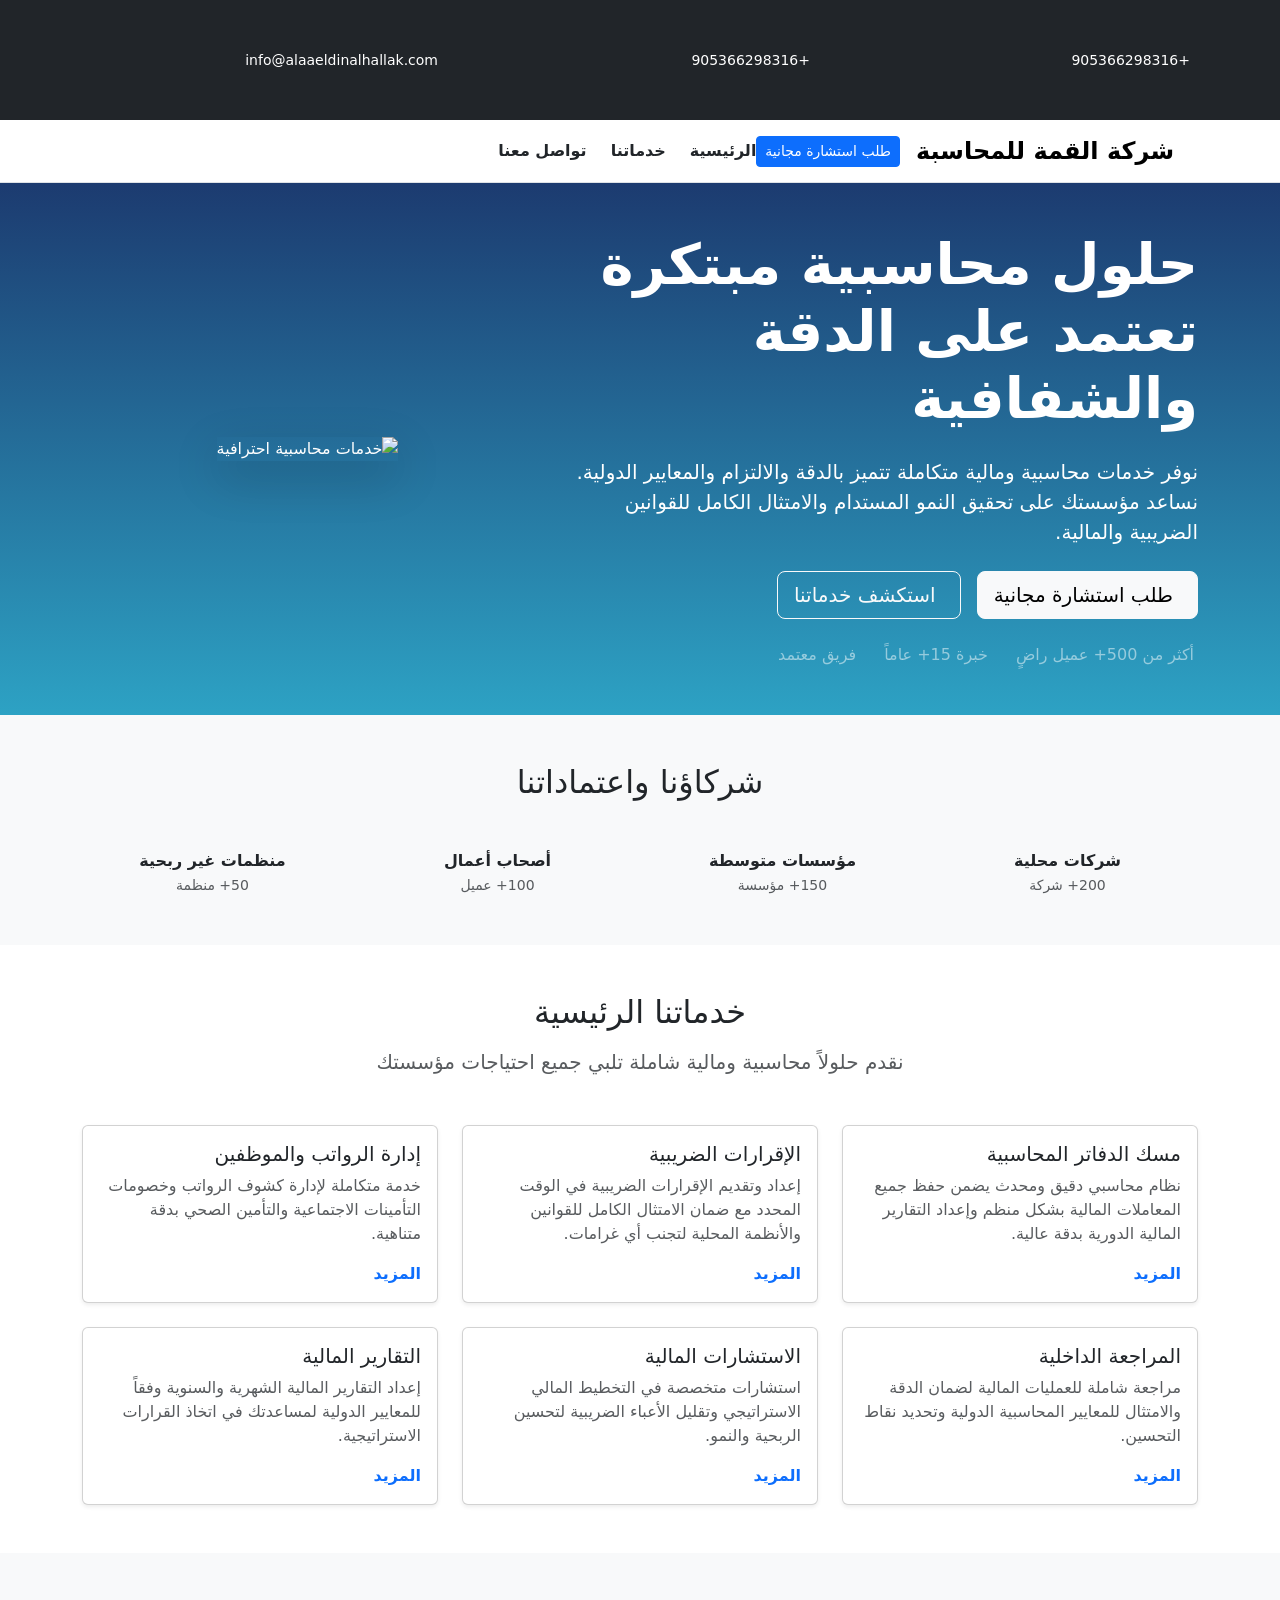
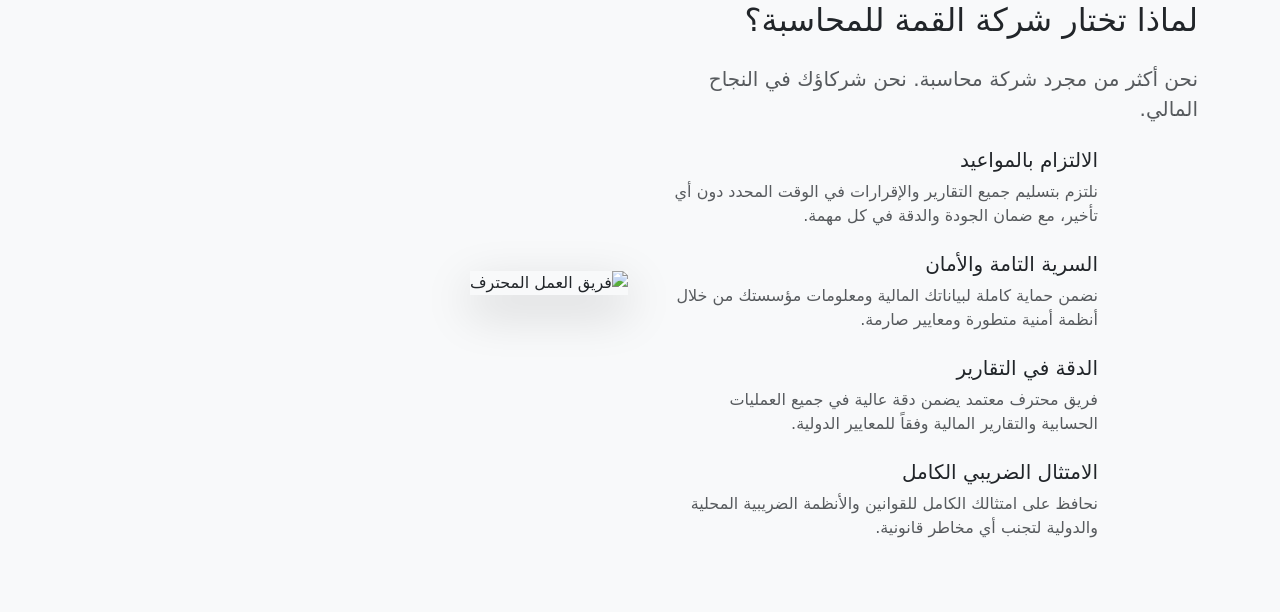
==== index.html @ 87c91f55 "navabar & header & servcie & trust & why us & hero" ====
<!DOCTYPE html>
<html lang="ar" dir="rtl">
  <head>
    <meta charset="UTF-8" />
    <meta name="viewport" content="width=device-width, initial-scale=1.0" />
    <title>Document</title>
    <link
      rel="stylesheet"
      href="https://cdn.jsdelivr.net/npm/bootstrap@5.3.8/dist/css/bootstrap.min.css"
    />
    <link
      rel="stylesheet"
      href="https://cdnjs.cloudflare.com/ajax/libs/font-awesome/7.0.1/css/all.min.css"
      integrity="sha512-2SwdPD6INVrV/lHTZbO2nodKhrnDdJK9/kg2XD1r9uGqPo1cUbujc+IYdlYdEErWNu69gVcYgdxlmVmzTWnetw=="
      crossorigin="anonymous"
      referrerpolicy="no-referrer"
    />
  </head>
  <body>
    <div class="bg-dark text-white py-5">
      <div class="container">
        <div class="row">
          <div class="col-md-4">
            <small><i class="fas fa-phone me-2"></i> +905366298316</small>
          </div>
          <div class="col-md-4">
            <small><i class="fas fa-phone me-2"></i> +905366298316</small>
          </div>
          <div class="col-md-4">
            <small
              ><i class="fas fa-phone me-2"></i>
              info@alaaeldinalhallak.com</small
            >
          </div>
        </div>
      </div>
    </div>

    <header>
      <nav
        id="mainNavbar"
        class="navbar navbar-expand-lg navbar-light bg-white border-bottom"
      >
        <div class="container">
          <a href="#" class="navbar-brand fw-bold fs-4">
            <i class="fas fa-calculator text-primary-custom me-2"></i>شركة القمة
            للمحاسبة</a
          >
          <a
            href="./contact.html"
            class="btn btn-sm btn-primary d-none d-md-inline-block me-3"
          >
            طلب استشارة مجانية
          </a>

          <button
            class="navbar-toggler"
            type="button"
            data-bs-toggle="collapse"
            data-bs-target="#mainNavbar"
            aria-controls="mainNavbar"
            aria-expanded="false"
            aria-label="Toggle navigation"
          >
            <span class="navbar-toggler-icon"></span>
          </button>

          <div class="collapse navbar-collapse" id="mainNavbar">
            <div class="d-flex align-items-center gap-4">
              <a href="./index.html" class="nav-link active fw-semibold">
                الرئيسية
              </a>

              <a href="./about.html" class="nav-link fw-semibold"> خدماتنا</a>
              <a href="./about.html" class="nav-link fw-semibold">
                تواصل معنا</a
              >
            </div>
          </div>
        </div>
      </nav>
    </header>

    <main>
      <!-- hero section -->
      <section class="hero-section text-white py-5 " style="background: linear-gradient(#1c3b70, #2da2c4);">
        <div class="container">
          <div class="row align-items-center fade-in">
            <div class="col-lg-7">
              <h1 class="display-4 fw-bold mb-4 slide-up">
                حلول محاسبية مبتكرة تعتمد على الدقة والشفافية
              </h1>
              <p class="lead mb-4 fs-5">
                نوفر خدمات محاسبية ومالية متكاملة تتميز بالدقة والالتزام
                والمعايير الدولية. نساعد مؤسستك على تحقيق النمو المستدام
                والامتثال الكامل للقوانين الضريبية والمالية.
              </p>
              <div class="d-flex flex-wrap gap-3 mb-4">
                <a href="contact.html" class="btn btn-light btn-lg">
                  <i class="fas fa-calendar-check me-2"></i>طلب استشارة مجانية
                </a>
                <a href="services.html" class="btn btn-outline-light btn-lg">
                  <i class="fas fa-arrow-left me-2"></i>استكشف خدماتنا
                </a>
              </div>
              <div class="d-flex gap-4 text-white-50">
                <div>
                  <i class="fas fa-check-circle text-white me-1"></i> أكثر من
                  500+ عميل راضٍ
                </div>
                <div>
                  <i class="fas fa-check-circle text-white me-1"></i> خبرة 15+
                  عاماً
                </div>
                <div>
                  <i class="fas fa-check-circle text-white me-1"></i> فريق معتمد
                </div>
              </div>
            </div>
            <div class="col-lg-5 text-center mt-4 mt-lg-0">
              <img
                src="https://picsum.photos/600/500?random=1"
                alt="خدمات محاسبية احترافية"
                class="img-fluid rounded-custom shadow-lg"
              />
            </div>
          </div>
        </div>
      </section>

      <!-- trust section -->
      <section class="py-5 bg-light">
        <div class="container fade-in">
          <h2 class="text-center mb-5 text-primary-custom">
            شركاؤنا واعتماداتنا
          </h2>
          <div class="row g-4 text-center">
            <div class="col-6 col-md-3">
              <div class="trust-badge">
                <div class="icon"><i class="fas fa-building"></i></div>
                <p class="mb-0 fw-semibold">شركات محلية</p>
                <small class="text-muted">200+ شركة</small>
              </div>
            </div>
            <div class="col-6 col-md-3">
              <div class="trust-badge">
                <div class="icon"><i class="fas fa-briefcase"></i></div>
                <p class="mb-0 fw-semibold">مؤسسات متوسطة</p>
                <small class="text-muted">150+ مؤسسة</small>
              </div>
            </div>
            <div class="col-6 col-md-3">
              <div class="trust-badge">
                <div class="icon"><i class="fas fa-user-tie"></i></div>
                <p class="mb-0 fw-semibold">أصحاب أعمال</p>
                <small class="text-muted">100+ عميل</small>
              </div>
            </div>
            <div class="col-6 col-md-3">
              <div class="trust-badge">
                <div class="icon"><i class="fas fa-handshake"></i></div>
                <p class="mb-0 fw-semibold">منظمات غير ربحية</p>
                <small class="text-muted">50+ منظمة</small>
              </div>
            </div>
          </div>
        </div>
      </section>

      <!-- services section -->
      <section class="py-5">
        <div class="container slide-up">
          <div class="text-center mb-5">
            <h2 class="text-primary-custom mb-3">خدماتنا الرئيسية</h2>
            <p class="lead text-muted">
              نقدم حلولاً محاسبية ومالية شاملة تلبي جميع احتياجات مؤسستك
            </p>
          </div>
          <div class="row g-4">
            <div class="col-md-6 col-lg-4">
              <div class="card h-100 shadow-sm">
                <div class="card-body">
                  <div class="service-icon">
                    <i class="fas fa-book"></i>
                  </div>
                  <h5 class="card-title text-primary-custom">
                    مسك الدفاتر المحاسبية
                  </h5>
                  <p class="card-text text-muted">
                    نظام محاسبي دقيق ومحدث يضمن حفظ جميع المعاملات المالية بشكل
                    منظم وإعداد التقارير المالية الدورية بدقة عالية.
                  </p>
                  <a
                    href="services.html"
                    class="text-accent text-decoration-none fw-semibold"
                    >المزيد <i class="fas fa-arrow-left ms-1"></i
                  ></a>
                </div>
              </div>
            </div>
            <div class="col-md-6 col-lg-4">
              <div class="card h-100 shadow-sm">
                <div class="card-body">
                  <div class="service-icon">
                    <i class="fas fa-file-invoice-dollar"></i>
                  </div>
                  <h5 class="card-title text-primary-custom">
                    الإقرارات الضريبية
                  </h5>
                  <p class="card-text text-muted">
                    إعداد وتقديم الإقرارات الضريبية في الوقت المحدد مع ضمان
                    الامتثال الكامل للقوانين والأنظمة المحلية لتجنب أي غرامات.
                  </p>
                  <a
                    href="services.html"
                    class="text-accent text-decoration-none fw-semibold"
                    >المزيد <i class="fas fa-arrow-left ms-1"></i
                  ></a>
                </div>
              </div>
            </div>
            <div class="col-md-6 col-lg-4">
              <div class="card h-100 shadow-sm">
                <div class="card-body">
                  <div class="service-icon">
                    <i class="fas fa-money-check-alt"></i>
                  </div>
                  <h5 class="card-title text-primary-custom">
                    إدارة الرواتب والموظفين
                  </h5>
                  <p class="card-text text-muted">
                    خدمة متكاملة لإدارة كشوف الرواتب وخصومات التأمينات
                    الاجتماعية والتأمين الصحي بدقة متناهية.
                  </p>
                  <a
                    href="services.html"
                    class="text-accent text-decoration-none fw-semibold"
                    >المزيد <i class="fas fa-arrow-left ms-1"></i
                  ></a>
                </div>
              </div>
            </div>
            <div class="col-md-6 col-lg-4">
              <div class="card h-100 shadow-sm">
                <div class="card-body">
                  <div class="service-icon">
                    <i class="fas fa-search-dollar"></i>
                  </div>
                  <h5 class="card-title text-primary-custom">
                    المراجعة الداخلية
                  </h5>
                  <p class="card-text text-muted">
                    مراجعة شاملة للعمليات المالية لضمان الدقة والامتثال للمعايير
                    المحاسبية الدولية وتحديد نقاط التحسين.
                  </p>
                  <a
                    href="services.html"
                    class="text-accent text-decoration-none fw-semibold"
                    >المزيد <i class="fas fa-arrow-left ms-1"></i
                  ></a>
                </div>
              </div>
            </div>
            <div class="col-md-6 col-lg-4">
              <div class="card h-100 shadow-sm">
                <div class="card-body">
                  <div class="service-icon">
                    <i class="fas fa-lightbulb"></i>
                  </div>
                  <h5 class="card-title text-primary-custom">
                    الاستشارات المالية
                  </h5>
                  <p class="card-text text-muted">
                    استشارات متخصصة في التخطيط المالي الاستراتيجي وتقليل الأعباء
                    الضريبية لتحسين الربحية والنمو.
                  </p>
                  <a
                    href="services.html"
                    class="text-accent text-decoration-none fw-semibold"
                    >المزيد <i class="fas fa-arrow-left ms-1"></i
                  ></a>
                </div>
              </div>
            </div>
            <div class="col-md-6 col-lg-4">
              <div class="card h-100 shadow-sm">
                <div class="card-body">
                  <div class="service-icon">
                    <i class="fas fa-chart-line"></i>
                  </div>
                  <h5 class="card-title text-primary-custom">
                    التقارير المالية
                  </h5>
                  <p class="card-text text-muted">
                    إعداد التقارير المالية الشهرية والسنوية وفقاً للمعايير
                    الدولية لمساعدتك في اتخاذ القرارات الاستراتيجية.
                  </p>
                  <a
                    href="services.html"
                    class="text-accent text-decoration-none fw-semibold"
                    >المزيد <i class="fas fa-arrow-left ms-1"></i
                  ></a>
                </div>
              </div>
            </div>
          </div>
        </div>
      </section>

      <!-- why us section -->
      <section class="py-5 bg-light">
        <div class="container slide-up">
          <div class="row align-items-center">
            <div class="col-lg-6">
              <h2 class="mb-4 text-primary-custom">
                لماذا تختار شركة القمة للمحاسبة؟
              </h2>
              <p class="lead text-muted mb-4">
                نحن أكثر من مجرد شركة محاسبة. نحن شركاؤك في النجاح المالي.
              </p>
              <ul class="list-unstyled">
                <li class="mb-4 d-flex align-items-start">
                  <div class="flex-shrink-0">
                    <div
                      class="service-icon"
                      style="width: 60px; height: 60px; margin-bottom: 0"
                    >
                      <i class="fas fa-clock"></i>
                    </div>
                  </div>
                  <div class="flex-grow-1 ms-3">
                    <h5 class="text-primary-custom">الالتزام بالمواعيد</h5>
                    <p class="text-muted mb-0">
                      نلتزم بتسليم جميع التقارير والإقرارات في الوقت المحدد دون
                      أي تأخير، مع ضمان الجودة والدقة في كل مهمة.
                    </p>
                  </div>
                </li>
                <li class="mb-4 d-flex align-items-start">
                  <div class="flex-shrink-0">
                    <div
                      class="service-icon"
                      style="width: 60px; height: 60px; margin-bottom: 0"
                    >
                      <i class="fas fa-lock"></i>
                    </div>
                  </div>
                  <div class="flex-grow-1 ms-3">
                    <h5 class="text-primary-custom">السرية التامة والأمان</h5>
                    <p class="text-muted mb-0">
                      نضمن حماية كاملة لبياناتك المالية ومعلومات مؤسستك من خلال
                      أنظمة أمنية متطورة ومعايير صارمة.
                    </p>
                  </div>
                </li>
                <li class="mb-4 d-flex align-items-start">
                  <div class="flex-shrink-0">
                    <div
                      class="service-icon"
                      style="width: 60px; height: 60px; margin-bottom: 0"
                    >
                      <i class="fas fa-check-double"></i>
                    </div>
                  </div>
                  <div class="flex-grow-1 ms-3">
                    <h5 class="text-primary-custom">الدقة في التقارير</h5>
                    <p class="text-muted mb-0">
                      فريق محترف معتمد يضمن دقة عالية في جميع العمليات الحسابية
                      والتقارير المالية وفقاً للمعايير الدولية.
                    </p>
                  </div>
                </li>
                <li class="mb-4 d-flex align-items-start">
                  <div class="flex-shrink-0">
                    <div
                      class="service-icon"
                      style="width: 60px; height: 60px; margin-bottom: 0"
                    >
                      <i class="fas fa-balance-scale"></i>
                    </div>
                  </div>
                  <div class="flex-grow-1 ms-3">
                    <h5 class="text-primary-custom">الامتثال الضريبي الكامل</h5>
                    <p class="text-muted mb-0">
                      نحافظ على امتثالك الكامل للقوانين والأنظمة الضريبية
                      المحلية والدولية لتجنب أي مخاطر قانونية.
                    </p>
                  </div>
                </li>
              </ul>
            </div>
            <div class="col-lg-6 mt-4 mt-lg-0">
              <img
                src="https://picsum.photos/600/700?random=2"
                alt="فريق العمل المحترف"
                class="img-fluid rounded-custom shadow-lg"
              />
            </div>
          </div>
        </div>
      </section>
    </main>

    <script src="https://cdn.jsdelivr.net/npm/bootstrap@5.3.8/dist/js/bootstrap.bundle.min.js"></script>
  </body>
</html>
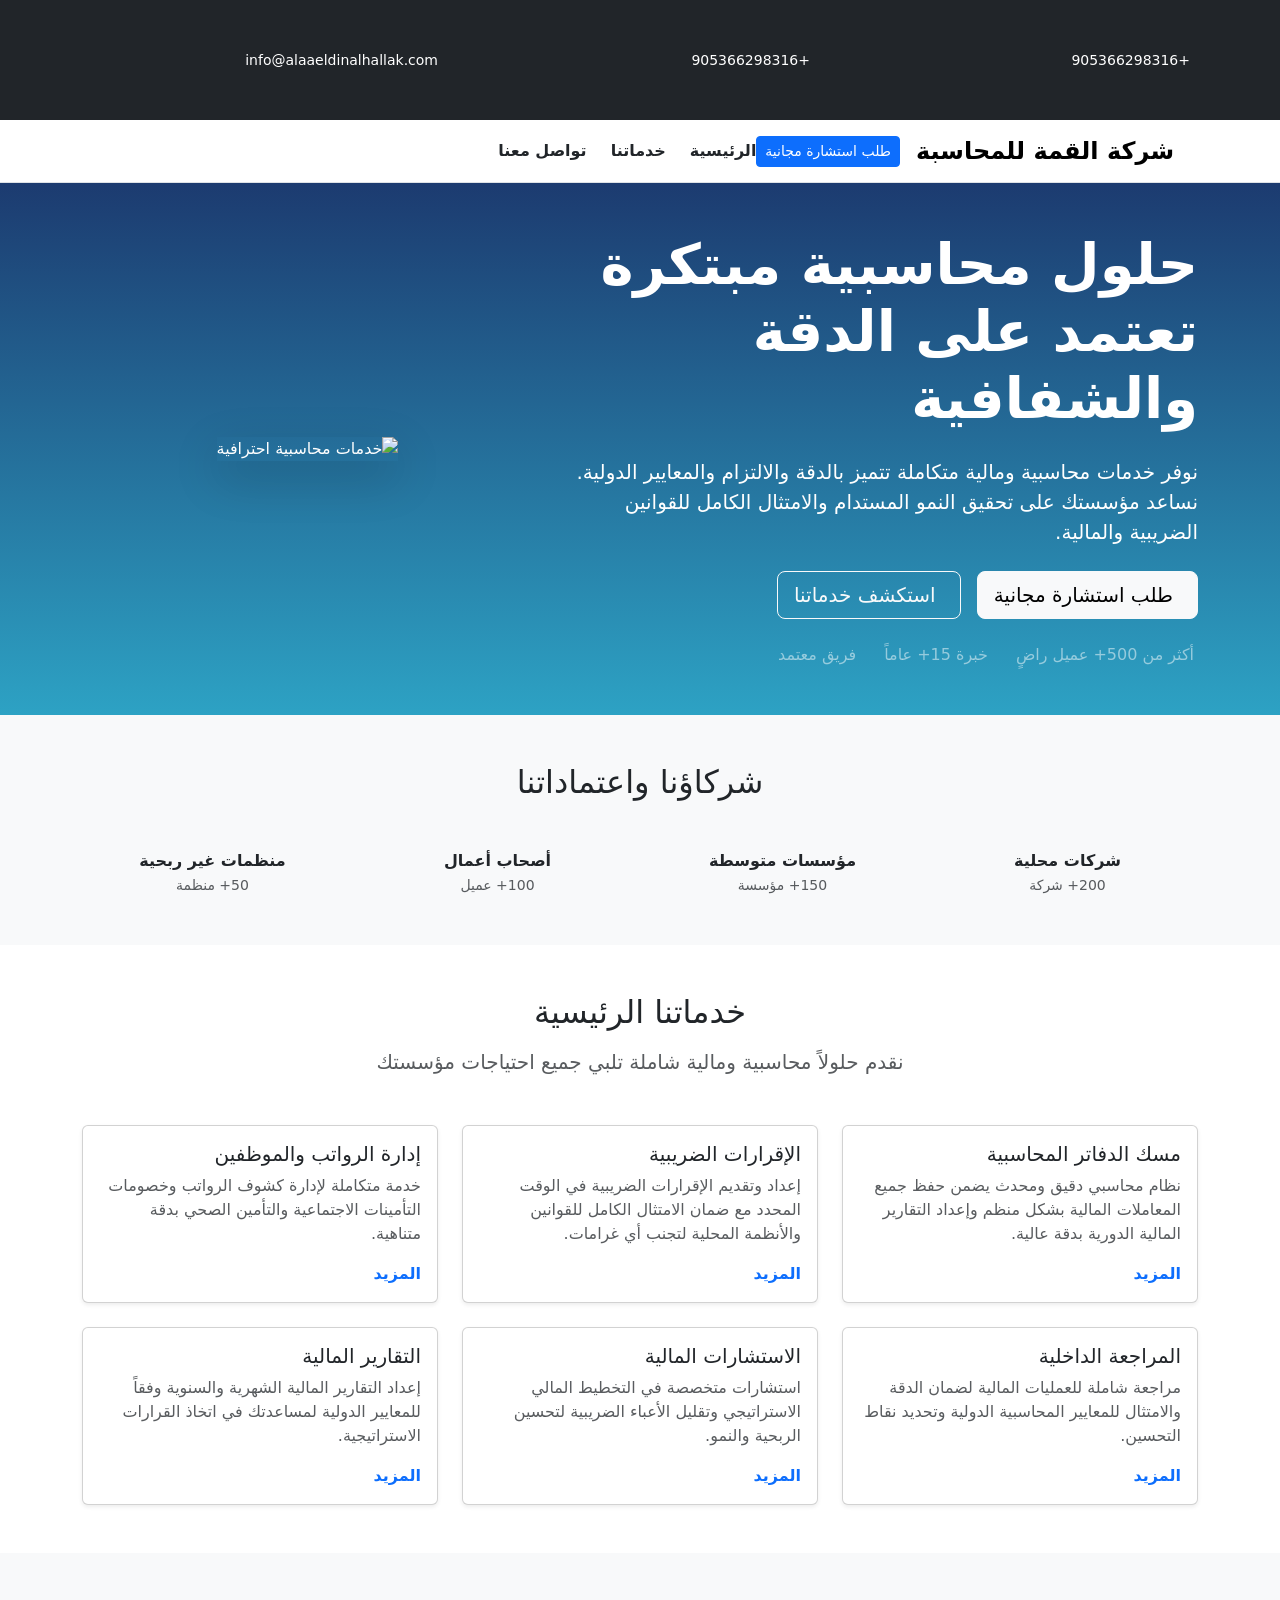
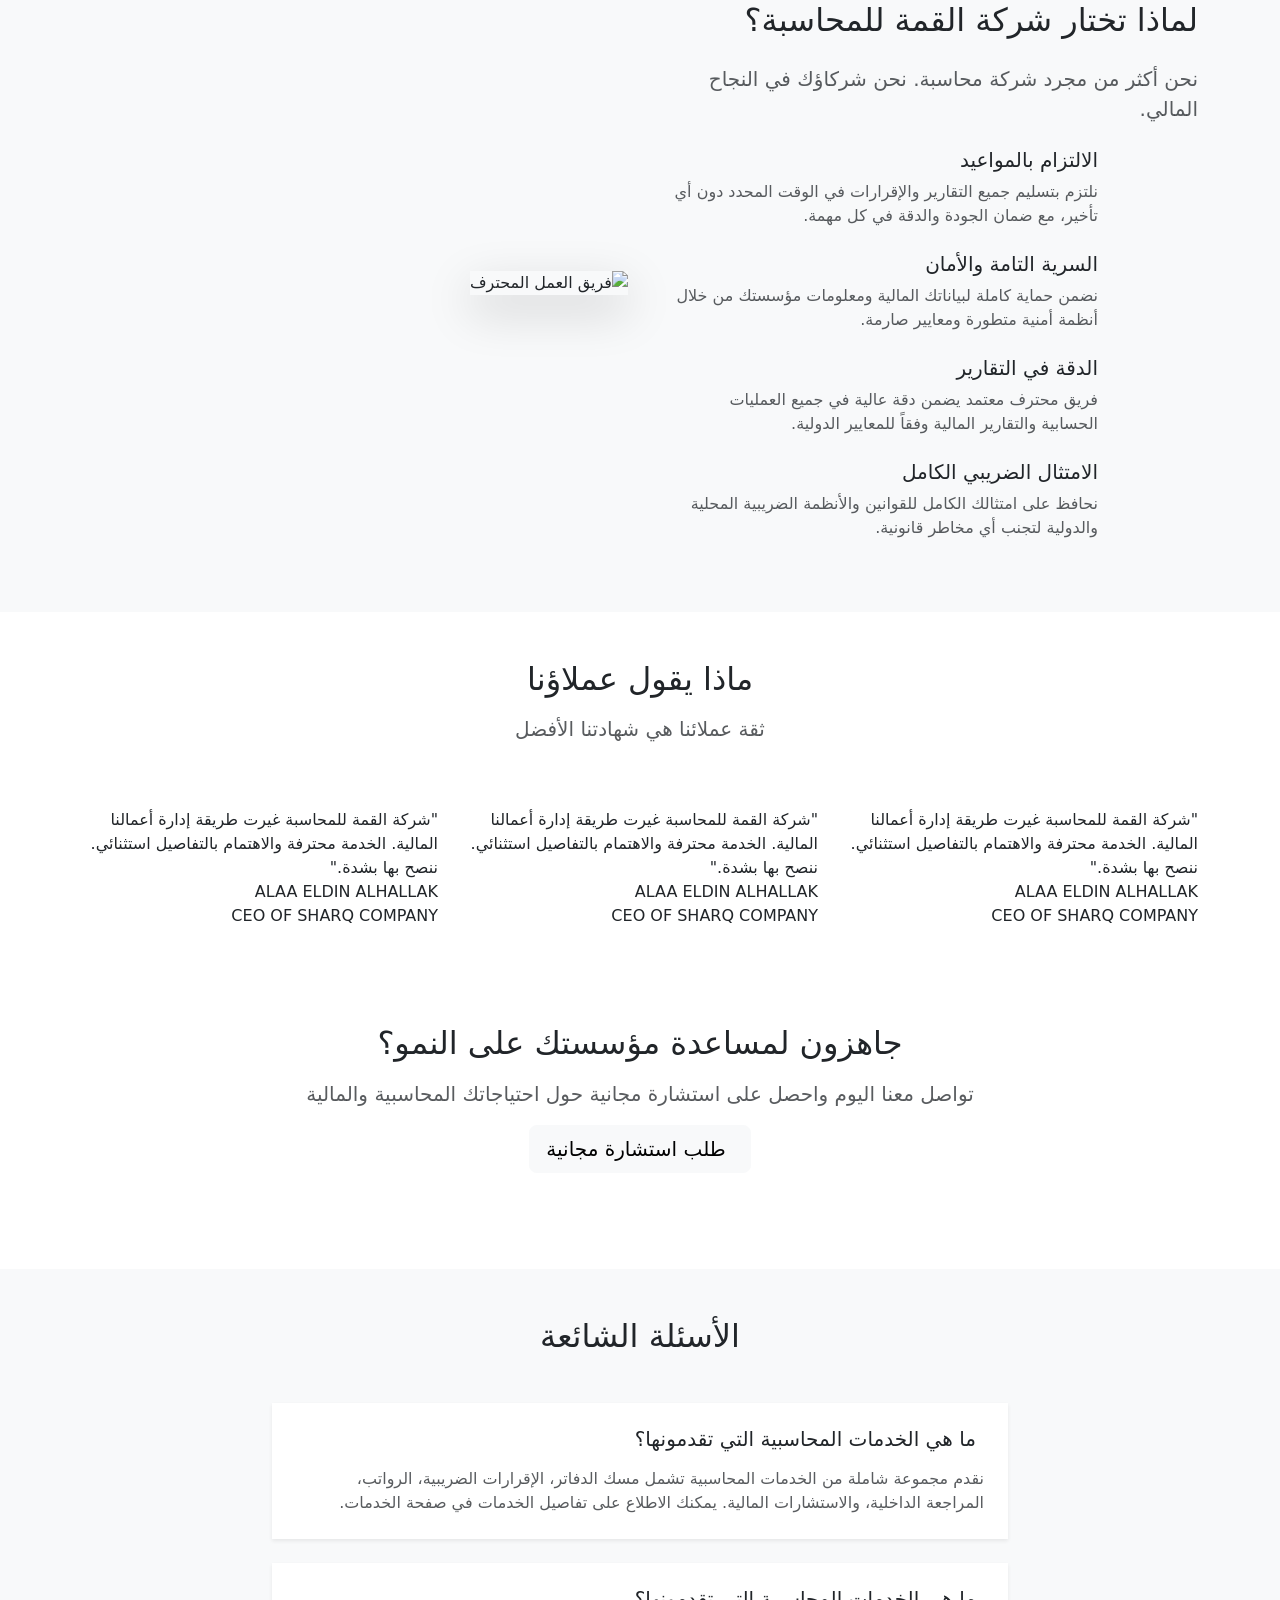
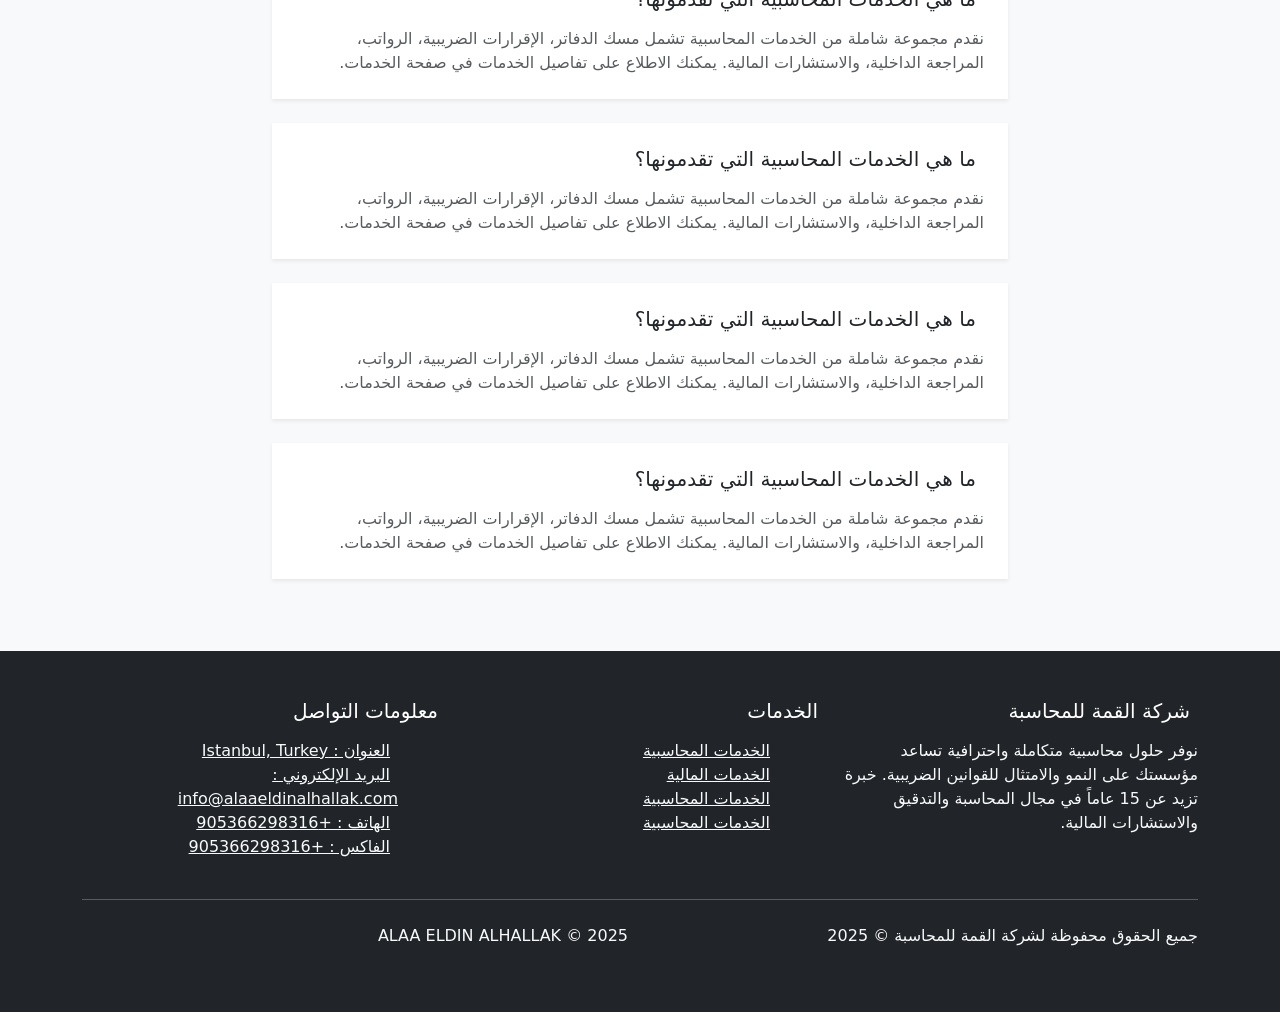
==== commit bef48af5: "testimonials FAQ footer contact page part 1" ====
--- a/index.html
+++ b/index.html
@@ -71,8 +71,8 @@
                 الرئيسية
               </a>
 
-              <a href="./about.html" class="nav-link fw-semibold"> خدماتنا</a>
-              <a href="./about.html" class="nav-link fw-semibold">
+              <a href="./service.html" class="nav-link fw-semibold"> خدماتنا</a>
+              <a href="./contact.html" class="nav-link fw-semibold">
                 تواصل معنا</a
               >
             </div>
@@ -83,7 +83,10 @@
 
     <main>
       <!-- hero section -->
-      <section class="hero-section text-white py-5 " style="background: linear-gradient(#1c3b70, #2da2c4);">
+      <section
+        class="hero-section text-white py-5"
+        style="background: linear-gradient(#1c3b70, #2da2c4)"
+      >
         <div class="container">
           <div class="row align-items-center fade-in">
             <div class="col-lg-7">
@@ -399,6 +402,241 @@
           </div>
         </div>
       </section>
+      <!-- testimonials section -->
+      <section class="py-5">
+        <div class="container fade-in">
+          <div class="text-center mb-5">
+            <h2 class="text-primary-custom mb-3">ماذا يقول عملاؤنا</h2>
+            <p class="lead text-muted">ثقة عملائنا هي شهادتنا الأفضل</p>
+          </div>
+
+          <div class="row">
+            <div class="col-md-4">
+              <div class="testimonial-card">
+                <div class="stars mb-3">
+                  <i class="fas fa-star"></i>
+                  <i class="fas fa-star"></i>
+                  <i class="fas fa-star"></i>
+                  <i class="fas fa-star"></i>
+                  <i class="fas fa-star"></i>
+                </div>
+                <div class="quote">
+                  "شركة القمة للمحاسبة غيرت طريقة إدارة أعمالنا المالية. الخدمة
+                  محترفة والاهتمام بالتفاصيل استثنائي. ننصح بها بشدة."
+                </div>
+                <div class="author">ALAA ELDIN ALHALLAK</div>
+                <div class="position">CEO OF SHARQ COMPANY</div>
+              </div>
+            </div>
+            <div class="col-md-4">
+              <div class="testimonial-card">
+                <div class="stars mb-3">
+                  <i class="fas fa-star"></i>
+                  <i class="fas fa-star"></i>
+                  <i class="fas fa-star"></i>
+                  <i class="fas fa-star"></i>
+                  <i class="fas fa-star"></i>
+                </div>
+                <div class="quote">
+                  "شركة القمة للمحاسبة غيرت طريقة إدارة أعمالنا المالية. الخدمة
+                  محترفة والاهتمام بالتفاصيل استثنائي. ننصح بها بشدة."
+                </div>
+                <div class="author">ALAA ELDIN ALHALLAK</div>
+                <div class="position">CEO OF SHARQ COMPANY</div>
+              </div>
+            </div>
+            <div class="col-md-4">
+              <div class="testimonial-card">
+                <div class="stars mb-3">
+                  <i class="fas fa-star"></i>
+                  <i class="fas fa-star"></i>
+                  <i class="fas fa-star"></i>
+                  <i class="fas fa-star"></i>
+                  <i class="fas fa-star"></i>
+                </div>
+                <div class="quote">
+                  "شركة القمة للمحاسبة غيرت طريقة إدارة أعمالنا المالية. الخدمة
+                  محترفة والاهتمام بالتفاصيل استثنائي. ننصح بها بشدة."
+                </div>
+                <div class="author">ALAA ELDIN ALHALLAK</div>
+                <div class="position">CEO OF SHARQ COMPANY</div>
+              </div>
+            </div>
+          </div>
+        </div>
+      </section>
+
+      <!-- CTA section -->
+      <section class="py-5">
+        <div class="container fade-in">
+          <div class="text-center mb-5">
+            <h2 class="text-primary-custom mb-3">
+              جاهزون لمساعدة مؤسستك على النمو؟
+            </h2>
+            <p class="lead text-muted">
+              تواصل معنا اليوم واحصل على استشارة مجانية حول احتياجاتك المحاسبية
+              والمالية
+            </p>
+            <a href="./contact.html" class="btn btn-light btn-lg">
+              <i class="fas fa-calendar-check me-2"></i>طلب استشارة مجانية
+            </a>
+          </div>
+        </div>
+      </section>
+
+      <!-- FAQ section -->
+
+      <section class="py-5 bg-light">
+        <div class="container slide-up">
+          <h2 class="text-center mb-5 text-primary-custom">الأسئلة الشائعة</h2>
+          <div class="row">
+            <div class="col-md-8 mx-auto">
+              <div class="mb-4 p-4 bg-white rounded-custom shadow-sm">
+                <h5 class="text-primary-custom mb-3">
+                  <i class="fas fa-question-circle me-2"></i>
+
+                  ما هي الخدمات المحاسبية التي تقدمونها؟
+                </h5>
+                <p class="text-muted mb-0">
+                  نقدم مجموعة شاملة من الخدمات المحاسبية تشمل مسك الدفاتر،
+                  الإقرارات الضريبية، الرواتب، المراجعة الداخلية، والاستشارات
+                  المالية. يمكنك الاطلاع على تفاصيل الخدمات في صفحة الخدمات.
+                </p>
+              </div>
+              <div class="mb-4 p-4 bg-white rounded-custom shadow-sm">
+                <h5 class="text-primary-custom mb-3">
+                  <i class="fas fa-question-circle me-2"></i>
+
+                  ما هي الخدمات المحاسبية التي تقدمونها؟
+                </h5>
+                <p class="text-muted mb-0">
+                  نقدم مجموعة شاملة من الخدمات المحاسبية تشمل مسك الدفاتر،
+                  الإقرارات الضريبية، الرواتب، المراجعة الداخلية، والاستشارات
+                  المالية. يمكنك الاطلاع على تفاصيل الخدمات في صفحة الخدمات.
+                </p>
+              </div>
+              <div class="mb-4 p-4 bg-white rounded-custom shadow-sm">
+                <h5 class="text-primary-custom mb-3">
+                  <i class="fas fa-question-circle me-2"></i>
+
+                  ما هي الخدمات المحاسبية التي تقدمونها؟
+                </h5>
+                <p class="text-muted mb-0">
+                  نقدم مجموعة شاملة من الخدمات المحاسبية تشمل مسك الدفاتر،
+                  الإقرارات الضريبية، الرواتب، المراجعة الداخلية، والاستشارات
+                  المالية. يمكنك الاطلاع على تفاصيل الخدمات في صفحة الخدمات.
+                </p>
+              </div>
+              <div class="mb-4 p-4 bg-white rounded-custom shadow-sm">
+                <h5 class="text-primary-custom mb-3">
+                  <i class="fas fa-question-circle me-2"></i>
+
+                  ما هي الخدمات المحاسبية التي تقدمونها؟
+                </h5>
+                <p class="text-muted mb-0">
+                  نقدم مجموعة شاملة من الخدمات المحاسبية تشمل مسك الدفاتر،
+                  الإقرارات الضريبية، الرواتب، المراجعة الداخلية، والاستشارات
+                  المالية. يمكنك الاطلاع على تفاصيل الخدمات في صفحة الخدمات.
+                </p>
+              </div>
+              <div class="mb-4 p-4 bg-white rounded-custom shadow-sm">
+                <h5 class="text-primary-custom mb-3">
+                  <i class="fas fa-question-circle me-2"></i>
+
+                  ما هي الخدمات المحاسبية التي تقدمونها؟
+                </h5>
+                <p class="text-muted mb-0">
+                  نقدم مجموعة شاملة من الخدمات المحاسبية تشمل مسك الدفاتر،
+                  الإقرارات الضريبية، الرواتب، المراجعة الداخلية، والاستشارات
+                  المالية. يمكنك الاطلاع على تفاصيل الخدمات في صفحة الخدمات.
+                </p>
+              </div>
+            </div>
+          </div>
+        </div>
+      </section>
+
+      <!-- footer section -->
+      <footer class="bg-dark text-white py-5">
+        <div class="container">
+          <div class="row">
+            <div class="col-md-4">
+              <h5 class="mb-3">
+                <i class="fas fa-calculator text-primary-custom me-2"></i> شركة
+                القمة للمحاسبة
+              </h5>
+              <p class="text-light">
+                نوفر حلول محاسبية متكاملة واحترافية تساعد مؤسستك على النمو
+                والامتثال للقوانين الضريبية. خبرة تزيد عن 15 عاماً في مجال
+                المحاسبة والتدقيق والاستشارات المالية.
+              </p>
+            </div>
+            <div class="col-md-4">
+              <h5 class="mb-3">الخدمات</h5>
+              <ul class="list-unstyled">
+                <li>
+                  <a href="#" class="text-light"
+                    ><i class="fas fa-arrow-left me-2"></i> الخدمات المحاسبية</a
+                  >
+                </li>
+                <li>
+                  <a href="#" class="text-light"
+                    ><i class="fas fa-arrow-left me-2"></i> الخدمات المالية</a
+                  >
+                </li>
+                <li>
+                  <a href="#" class="text-light"
+                    ><i class="fas fa-arrow-left me-2"></i> الخدمات المحاسبية</a
+                  >
+                </li>
+                <li>
+                  <a href="#" class="text-light"
+                    ><i class="fas fa-arrow-left me-2"></i> الخدمات المحاسبية</a
+                  >
+                </li>
+              </ul>
+            </div>
+            <div class="col-md-4">
+              <h5 class="mb-3">معلومات التواصل</h5>
+              <ul class="list-unstyled">
+                <li>
+                  <a href="#" class="text-light">
+                    <i class="fas fa-map-marker-alt me-2"></i> العنوان :
+                    Istanbul, Turkey
+                  </a>
+                </li>
+                <li>
+                  <a href="mailto:info@alaaeldinalhallak.com" class="text-light"
+                    ><i class="fas fa-envelope me-2"></i> البريد الإلكتروني :
+                    info@alaaeldinalhallak.com
+                  </a>
+                </li>
+                <li>
+                  <a href="tel:+905366298316" class="text-light"
+                    ><i class="fas fa-phone me-2"></i> الهاتف : +905366298316
+                  </a>
+                </li>
+                <li>
+                  <a href="https://wa.me/905366298316" class="text-light"
+                    ><i class="fas fa-fax me-2"></i> الفاكس : +905366298316
+                  </a>
+                </li>
+              </ul>
+            </div>
+          </div>
+          <hr class="my-4 bg-light" />
+          <div class="row">
+            <div class="col-md-6">
+              <p class="text-light">
+                جميع الحقوق محفوظة لشركة القمة للمحاسبة © 2025
+              </p>
+            </div>
+            <div class="col-md-6">
+              <p class="text-light">ALAA ELDIN ALHALLAK © 2025</p>
+            </div>
+          </div>
+        </div>
+      </footer>
     </main>
 
     <script src="https://cdn.jsdelivr.net/npm/bootstrap@5.3.8/dist/js/bootstrap.bundle.min.js"></script>
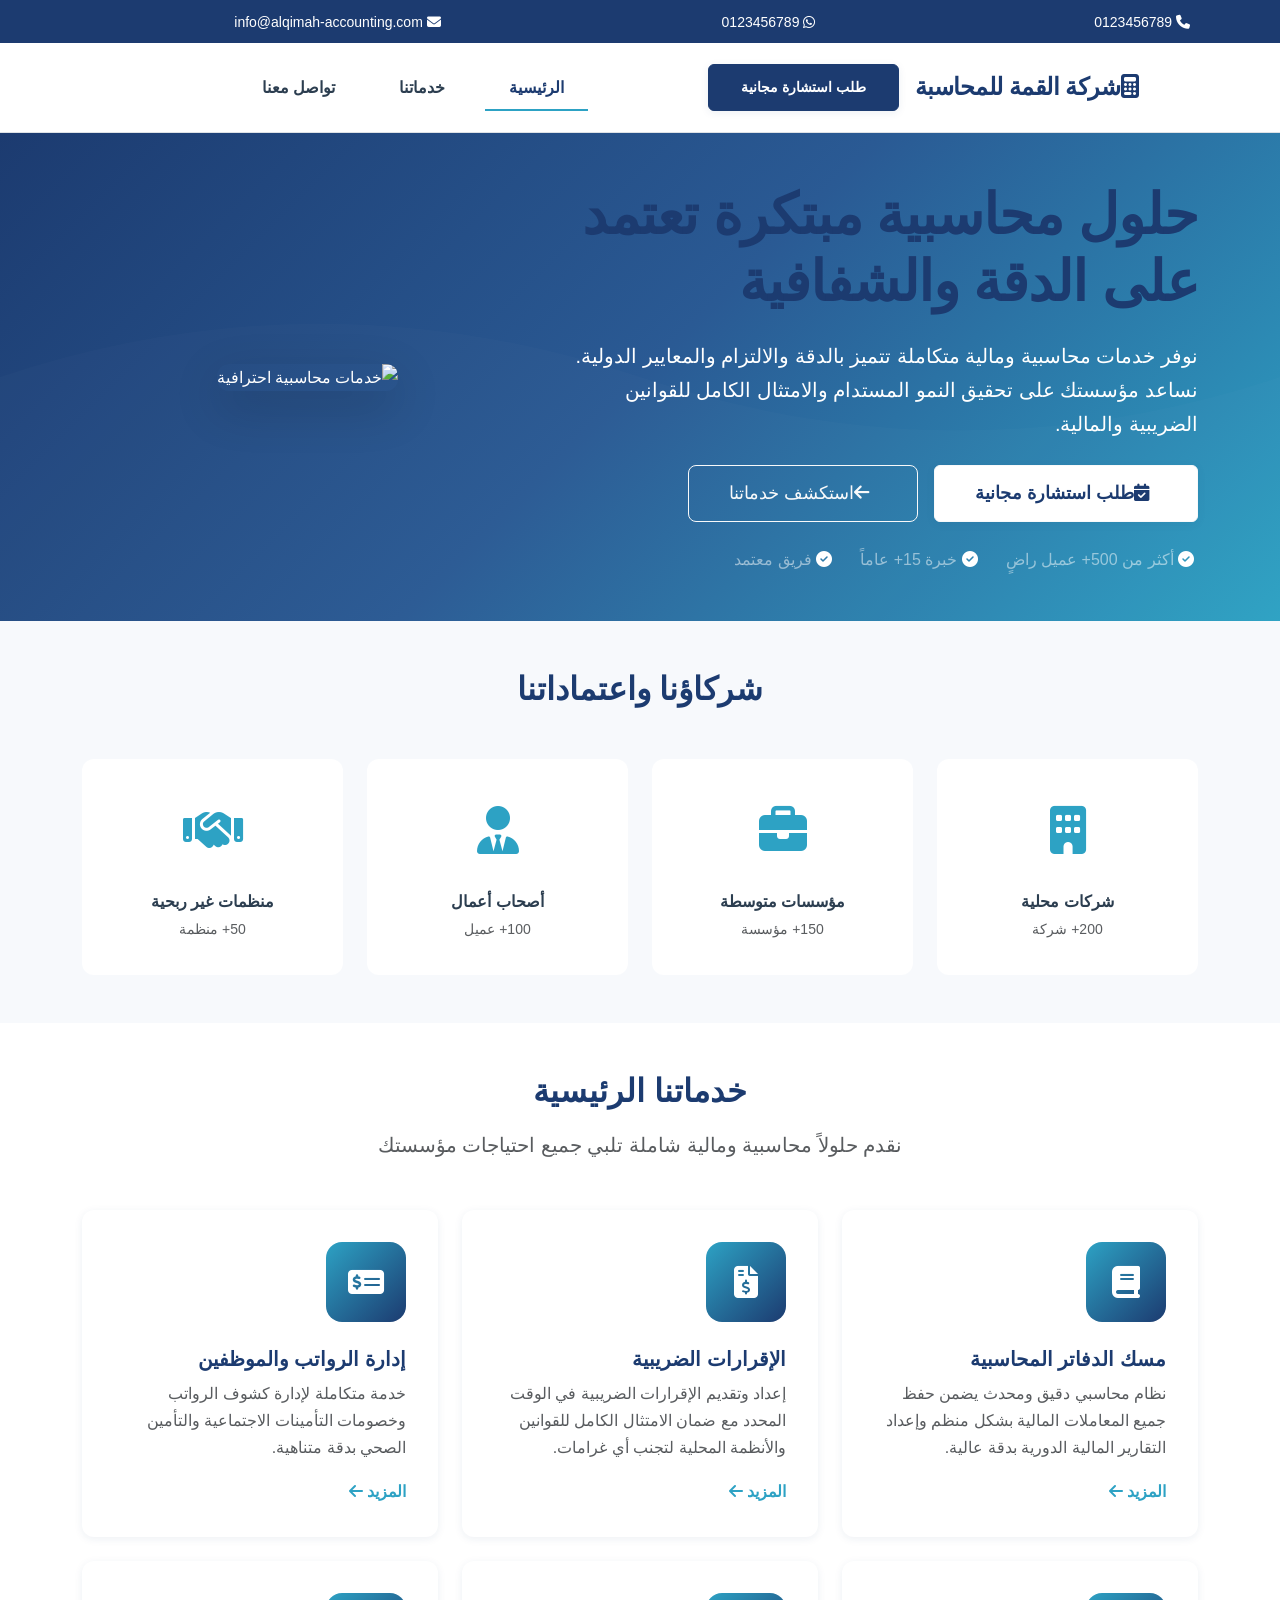
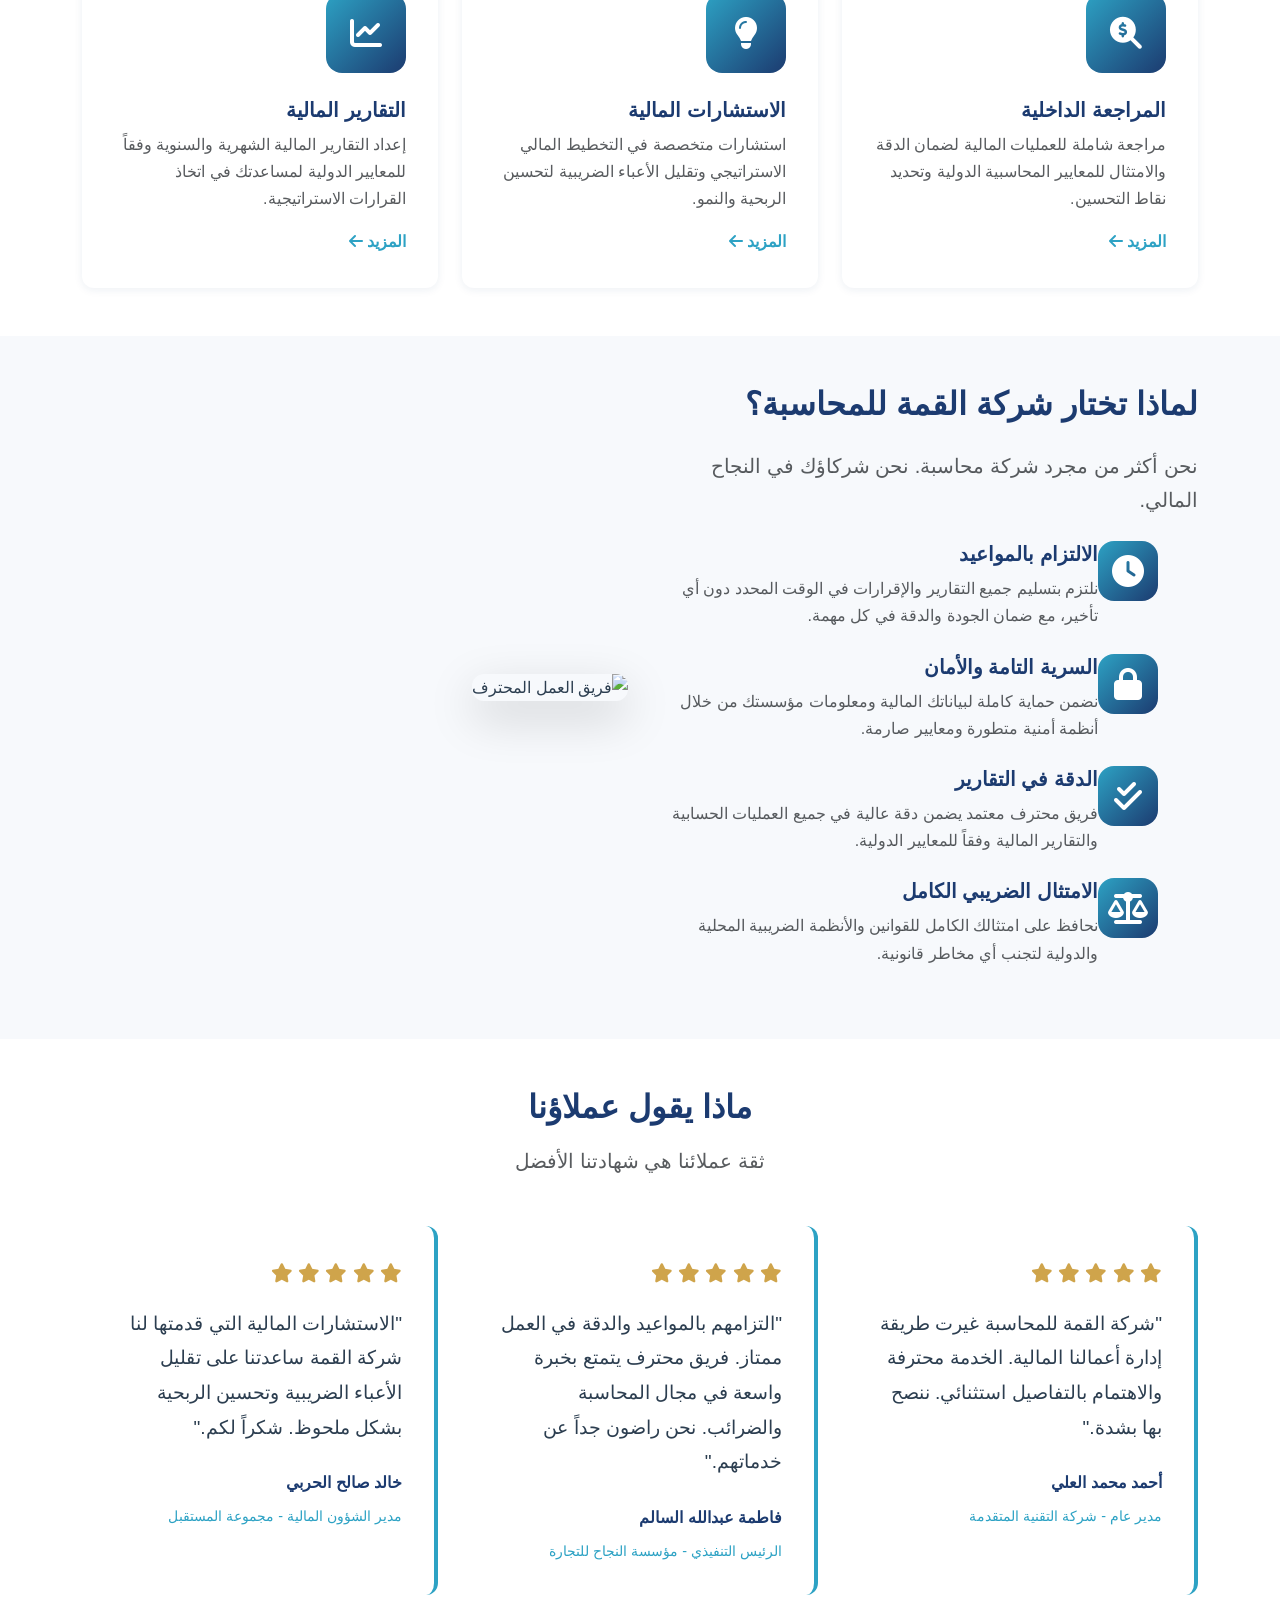
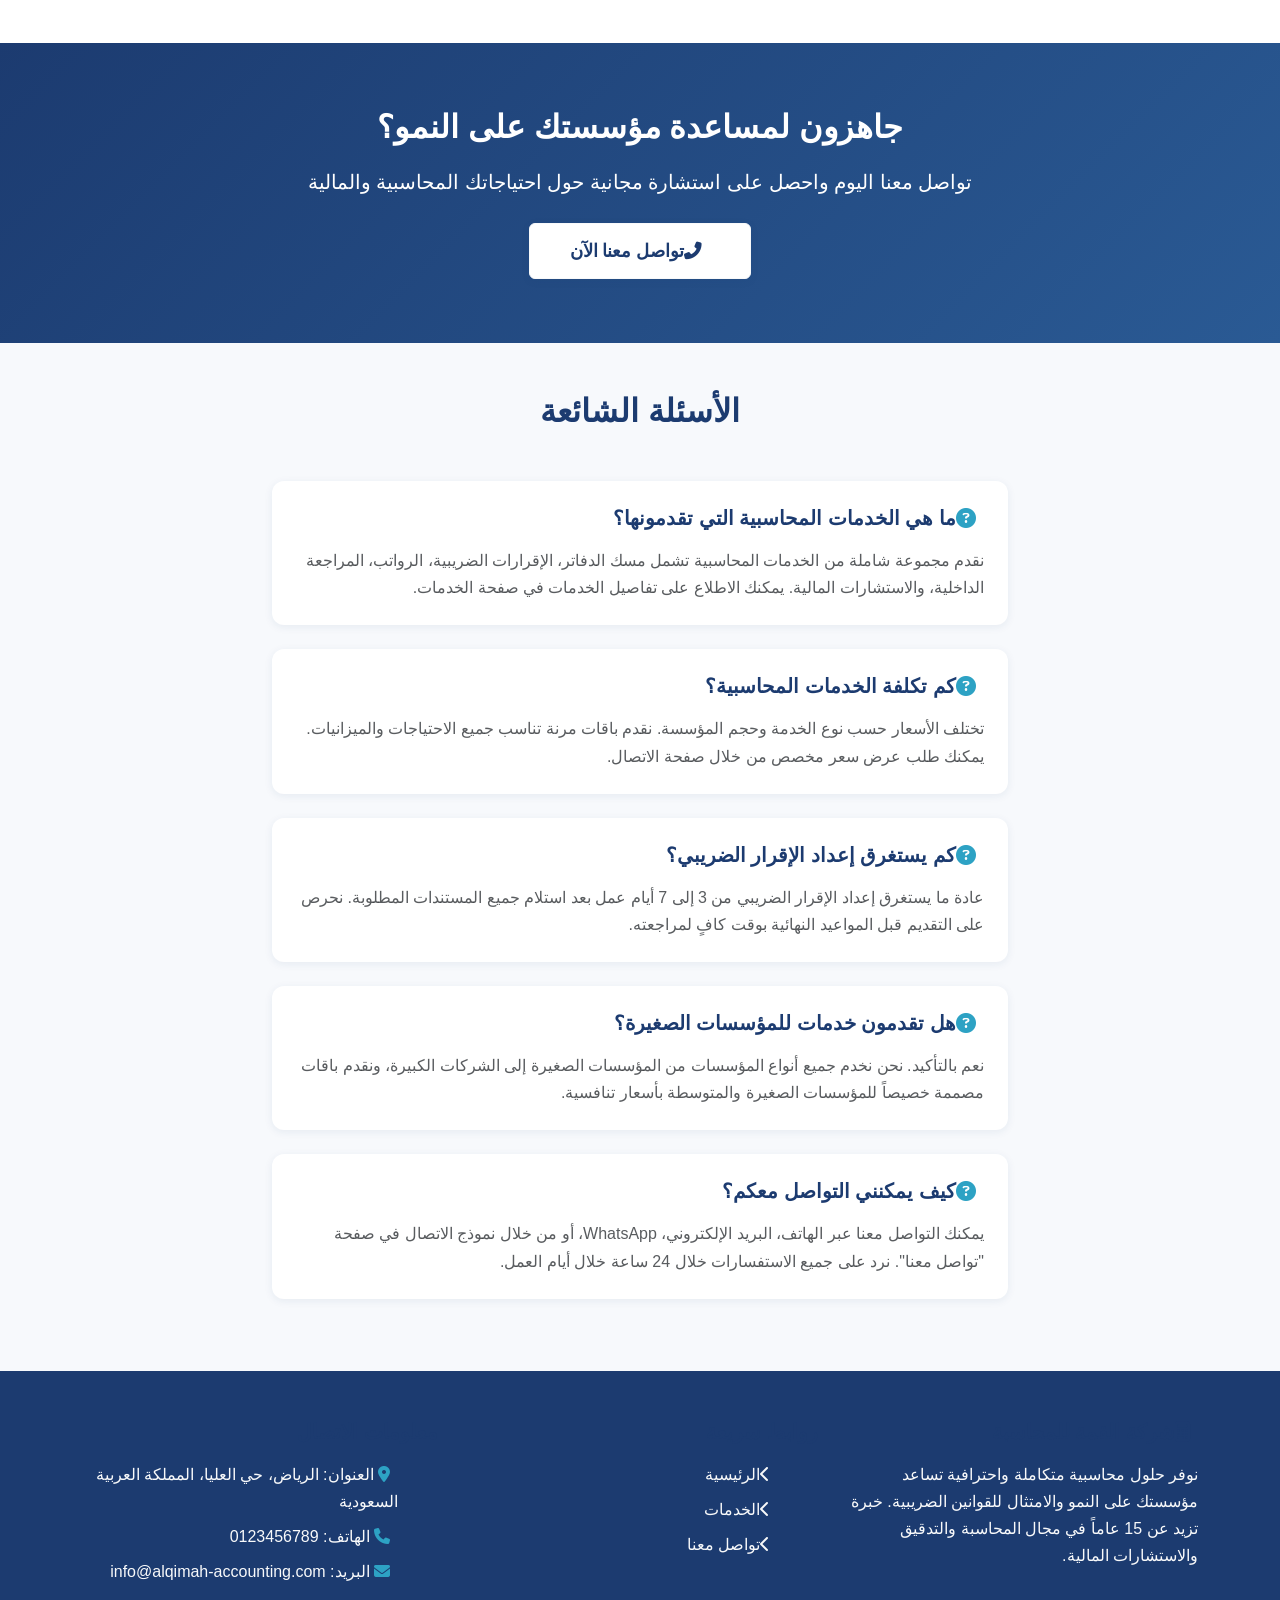
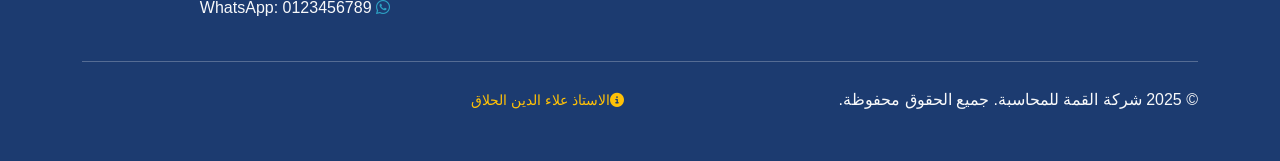
==== commit d51658d3: "Update service.html and style.css" ====
--- a/index.html
+++ b/index.html
@@ -1,644 +1,575 @@
 <!DOCTYPE html>
 <html lang="ar" dir="rtl">
-  <head>
-    <meta charset="UTF-8" />
-    <meta name="viewport" content="width=device-width, initial-scale=1.0" />
-    <title>Document</title>
-    <link
-      rel="stylesheet"
-      href="https://cdn.jsdelivr.net/npm/bootstrap@5.3.8/dist/css/bootstrap.min.css"
-    />
-    <link
-      rel="stylesheet"
-      href="https://cdnjs.cloudflare.com/ajax/libs/font-awesome/7.0.1/css/all.min.css"
-      integrity="sha512-2SwdPD6INVrV/lHTZbO2nodKhrnDdJK9/kg2XD1r9uGqPo1cUbujc+IYdlYdEErWNu69gVcYgdxlmVmzTWnetw=="
-      crossorigin="anonymous"
-      referrerpolicy="no-referrer"
-    />
-  </head>
-  <body>
-    <div class="bg-dark text-white py-5">
+
+<head>
+  <meta charset="UTF-8" />
+  <meta name="viewport" content="width=device-width, initial-scale=1.0" />
+  <meta name="description"
+    content="شركة القمة للمحاسبة - حلول محاسبية مبتكرة تعتمد على الدقة والشفافية لدعم نمو أعمالك. خبرة في المحاسبة والتدقيق والاستشارات المالية." />
+  <meta property="og:title" content="شركة القمة للمحاسبة - حلول محاسبية موثوقة" />
+  <meta property="og:description"
+    content="شركة القمة للمحاسبة تقدم خدمات محاسبية متكاملة واحترافية لمساعدة مؤسستك على النمو والامتثال للقوانين الضريبية." />
+  <meta property="og:type" content="website" />
+  <title>شركة القمة للمحاسبة - الرئيسية</title>
+
+  <!-- Bootstrap 5 CSS -->
+  <link href="https://cdn.jsdelivr.net/npm/bootstrap@5.3.2/dist/css/bootstrap.min.css" rel="stylesheet" />
+
+  <!-- Font Awesome -->
+  <link rel="stylesheet" href="https://cdnjs.cloudflare.com/ajax/libs/font-awesome/6.5.1/css/all.min.css" />
+
+  <!-- Custom CSS -->
+  <link rel="stylesheet" href="style.css" />
+</head>
+
+<body>
+  <!-- Top Bar -->
+  <div class="bg-dark text-white py-2">
+    <div class="container">
+      <div class="row g-2 align-items-center">
+        <div class="col-md-4">
+          <small><i class="fas fa-phone me-2"></i> 0123456789</small>
+        </div>
+        <div class="col-md-4">
+          <small><i class="fab fa-whatsapp me-2"></i> 0123456789</small>
+        </div>
+        <div class="col-md-4">
+          <small><i class="fas fa-envelope me-2"></i>
+            info@alqimah-accounting.com</small>
+        </div>
+      </div>
+    </div>
+  </div>
+
+  <!-- Header / Navbar -->
+  <header>
+    <nav class="navbar navbar-expand-lg navbar-light bg-white border-bottom" id="mainNavbar">
       <div class="container">
+        <a class="navbar-brand fw-bold fs-4" href="index.html">
+          <i class="fas fa-calculator me-2 text-primary-custom"></i>شركة القمة
+          للمحاسبة
+        </a>
+        <a href="contact.html" class="btn btn-primary btn-sm d-none d-lg-inline-block me-3">طلب استشارة مجانية</a>
+        <button class="navbar-toggler" type="button" data-bs-toggle="collapse" data-bs-target="#navbarNav"
+          aria-controls="navbarNav" aria-expanded="false" aria-label="Toggle navigation">
+          <span class="navbar-toggler-icon"></span>
+        </button>
+        <div class="collapse navbar-collapse" id="navbarNav">
+          <div class="d-flex align-items-center gap-3">
+            <a class="nav-link active fw-semibold" href="index.html">الرئيسية</a>
+            <a class="nav-link fw-semibold" href="service.html">خدماتنا</a>
+            <a class="nav-link fw-semibold" href="contact.html">تواصل معنا</a>
+          </div>
+        </div>
+      </div>
+    </nav>
+  </header>
+
+  <!-- Main Content -->
+  <main>
+    <!-- Hero Section -->
+    <section class="hero-section text-white py-5">
+      <div class="container">
+        <div class="row align-items-center fade-in">
+          <div class="col-lg-7">
+            <h1 class="display-4 fw-bold mb-4 slide-up">
+              حلول محاسبية مبتكرة تعتمد على الدقة والشفافية
+            </h1>
+            <p class="lead mb-4 fs-5">
+              نوفر خدمات محاسبية ومالية متكاملة تتميز بالدقة والالتزام
+              والمعايير الدولية. نساعد مؤسستك على تحقيق النمو المستدام
+              والامتثال الكامل للقوانين الضريبية والمالية.
+            </p>
+            <div class="d-flex flex-wrap gap-3 mb-4">
+              <a href="contact.html" class="btn btn-light btn-lg">
+                <i class="fas fa-calendar-check me-2"></i>طلب استشارة مجانية
+              </a>
+              <a href="services.html" class="btn btn-outline-light btn-lg">
+                <i class="fas fa-arrow-left me-2"></i>استكشف خدماتنا
+              </a>
+            </div>
+            <div class="d-flex gap-4 text-white-50">
+              <div>
+                <i class="fas fa-check-circle text-white me-1"></i> أكثر من
+                500+ عميل راضٍ
+              </div>
+              <div>
+                <i class="fas fa-check-circle text-white me-1"></i> خبرة 15+
+                عاماً
+              </div>
+              <div>
+                <i class="fas fa-check-circle text-white me-1"></i> فريق معتمد
+              </div>
+            </div>
+          </div>
+          <div class="col-lg-5 text-center mt-4 mt-lg-0">
+            <img src="https://picsum.photos/600/500?random=1" alt="خدمات محاسبية احترافية"
+              class="img-fluid rounded-custom shadow-lg" />
+          </div>
+        </div>
+      </div>
+    </section>
+
+    <!-- Trusted By / Accreditation Section -->
+    <section class="py-5 bg-light">
+      <div class="container fade-in">
+        <h2 class="text-center mb-5 text-primary-custom">
+          شركاؤنا واعتماداتنا
+        </h2>
+        <div class="row g-4 text-center">
+          <div class="col-6 col-md-3">
+            <div class="trust-badge">
+              <div class="icon"><i class="fas fa-building"></i></div>
+              <p class="mb-0 fw-semibold">شركات محلية</p>
+              <small class="text-muted">200+ شركة</small>
+            </div>
+          </div>
+          <div class="col-6 col-md-3">
+            <div class="trust-badge">
+              <div class="icon"><i class="fas fa-briefcase"></i></div>
+              <p class="mb-0 fw-semibold">مؤسسات متوسطة</p>
+              <small class="text-muted">150+ مؤسسة</small>
+            </div>
+          </div>
+          <div class="col-6 col-md-3">
+            <div class="trust-badge">
+              <div class="icon"><i class="fas fa-user-tie"></i></div>
+              <p class="mb-0 fw-semibold">أصحاب أعمال</p>
+              <small class="text-muted">100+ عميل</small>
+            </div>
+          </div>
+          <div class="col-6 col-md-3">
+            <div class="trust-badge">
+              <div class="icon"><i class="fas fa-handshake"></i></div>
+              <p class="mb-0 fw-semibold">منظمات غير ربحية</p>
+              <small class="text-muted">50+ منظمة</small>
+            </div>
+          </div>
+        </div>
+      </div>
+    </section>
+
+    <!-- Services Overview -->
+    <section class="py-5">
+      <div class="container slide-up">
+        <div class="text-center mb-5">
+          <h2 class="text-primary-custom mb-3">خدماتنا الرئيسية</h2>
+          <p class="lead text-muted">
+            نقدم حلولاً محاسبية ومالية شاملة تلبي جميع احتياجات مؤسستك
+          </p>
+        </div>
+        <div class="row g-4">
+          <div class="col-md-6 col-lg-4">
+            <div class="card h-100 shadow-sm">
+              <div class="card-body">
+                <div class="service-icon">
+                  <i class="fas fa-book"></i>
+                </div>
+                <h5 class="card-title text-primary-custom">
+                  مسك الدفاتر المحاسبية
+                </h5>
+                <p class="card-text text-muted">
+                  نظام محاسبي دقيق ومحدث يضمن حفظ جميع المعاملات المالية بشكل
+                  منظم وإعداد التقارير المالية الدورية بدقة عالية.
+                </p>
+                <a href="services.html" class="text-accent text-decoration-none fw-semibold">المزيد <i
+                    class="fas fa-arrow-left ms-1"></i></a>
+              </div>
+            </div>
+          </div>
+          <div class="col-md-6 col-lg-4">
+            <div class="card h-100 shadow-sm">
+              <div class="card-body">
+                <div class="service-icon">
+                  <i class="fas fa-file-invoice-dollar"></i>
+                </div>
+                <h5 class="card-title text-primary-custom">
+                  الإقرارات الضريبية
+                </h5>
+                <p class="card-text text-muted">
+                  إعداد وتقديم الإقرارات الضريبية في الوقت المحدد مع ضمان
+                  الامتثال الكامل للقوانين والأنظمة المحلية لتجنب أي غرامات.
+                </p>
+                <a href="services.html" class="text-accent text-decoration-none fw-semibold">المزيد <i
+                    class="fas fa-arrow-left ms-1"></i></a>
+              </div>
+            </div>
+          </div>
+          <div class="col-md-6 col-lg-4">
+            <div class="card h-100 shadow-sm">
+              <div class="card-body">
+                <div class="service-icon">
+                  <i class="fas fa-money-check-alt"></i>
+                </div>
+                <h5 class="card-title text-primary-custom">
+                  إدارة الرواتب والموظفين
+                </h5>
+                <p class="card-text text-muted">
+                  خدمة متكاملة لإدارة كشوف الرواتب وخصومات التأمينات
+                  الاجتماعية والتأمين الصحي بدقة متناهية.
+                </p>
+                <a href="services.html" class="text-accent text-decoration-none fw-semibold">المزيد <i
+                    class="fas fa-arrow-left ms-1"></i></a>
+              </div>
+            </div>
+          </div>
+          <div class="col-md-6 col-lg-4">
+            <div class="card h-100 shadow-sm">
+              <div class="card-body">
+                <div class="service-icon">
+                  <i class="fas fa-search-dollar"></i>
+                </div>
+                <h5 class="card-title text-primary-custom">
+                  المراجعة الداخلية
+                </h5>
+                <p class="card-text text-muted">
+                  مراجعة شاملة للعمليات المالية لضمان الدقة والامتثال للمعايير
+                  المحاسبية الدولية وتحديد نقاط التحسين.
+                </p>
+                <a href="services.html" class="text-accent text-decoration-none fw-semibold">المزيد <i
+                    class="fas fa-arrow-left ms-1"></i></a>
+              </div>
+            </div>
+          </div>
+          <div class="col-md-6 col-lg-4">
+            <div class="card h-100 shadow-sm">
+              <div class="card-body">
+                <div class="service-icon">
+                  <i class="fas fa-lightbulb"></i>
+                </div>
+                <h5 class="card-title text-primary-custom">
+                  الاستشارات المالية
+                </h5>
+                <p class="card-text text-muted">
+                  استشارات متخصصة في التخطيط المالي الاستراتيجي وتقليل الأعباء
+                  الضريبية لتحسين الربحية والنمو.
+                </p>
+                <a href="services.html" class="text-accent text-decoration-none fw-semibold">المزيد <i
+                    class="fas fa-arrow-left ms-1"></i></a>
+              </div>
+            </div>
+          </div>
+          <div class="col-md-6 col-lg-4">
+            <div class="card h-100 shadow-sm">
+              <div class="card-body">
+                <div class="service-icon">
+                  <i class="fas fa-chart-line"></i>
+                </div>
+                <h5 class="card-title text-primary-custom">
+                  التقارير المالية
+                </h5>
+                <p class="card-text text-muted">
+                  إعداد التقارير المالية الشهرية والسنوية وفقاً للمعايير
+                  الدولية لمساعدتك في اتخاذ القرارات الاستراتيجية.
+                </p>
+                <a href="services.html" class="text-accent text-decoration-none fw-semibold">المزيد <i
+                    class="fas fa-arrow-left ms-1"></i></a>
+              </div>
+            </div>
+          </div>
+        </div>
+      </div>
+    </section>
+
+    <!-- Why Us Section -->
+    <section class="py-5 bg-light">
+      <div class="container slide-up">
+        <div class="row align-items-center">
+          <div class="col-lg-6">
+            <h2 class="mb-4 text-primary-custom">
+              لماذا تختار شركة القمة للمحاسبة؟
+            </h2>
+            <p class="lead text-muted mb-4">
+              نحن أكثر من مجرد شركة محاسبة. نحن شركاؤك في النجاح المالي.
+            </p>
+            <ul class="list-unstyled">
+              <li class="mb-4 d-flex align-items-start">
+                <div class="flex-shrink-0">
+                  <div class="service-icon" style="width: 60px; height: 60px; margin-bottom: 0">
+                    <i class="fas fa-clock"></i>
+                  </div>
+                </div>
+                <div class="flex-grow-1 ms-3">
+                  <h5 class="text-primary-custom">الالتزام بالمواعيد</h5>
+                  <p class="text-muted mb-0">
+                    نلتزم بتسليم جميع التقارير والإقرارات في الوقت المحدد دون
+                    أي تأخير، مع ضمان الجودة والدقة في كل مهمة.
+                  </p>
+                </div>
+              </li>
+              <li class="mb-4 d-flex align-items-start">
+                <div class="flex-shrink-0">
+                  <div class="service-icon" style="width: 60px; height: 60px; margin-bottom: 0">
+                    <i class="fas fa-lock"></i>
+                  </div>
+                </div>
+                <div class="flex-grow-1 ms-3">
+                  <h5 class="text-primary-custom">السرية التامة والأمان</h5>
+                  <p class="text-muted mb-0">
+                    نضمن حماية كاملة لبياناتك المالية ومعلومات مؤسستك من خلال
+                    أنظمة أمنية متطورة ومعايير صارمة.
+                  </p>
+                </div>
+              </li>
+              <li class="mb-4 d-flex align-items-start">
+                <div class="flex-shrink-0">
+                  <div class="service-icon" style="width: 60px; height: 60px; margin-bottom: 0">
+                    <i class="fas fa-check-double"></i>
+                  </div>
+                </div>
+                <div class="flex-grow-1 ms-3">
+                  <h5 class="text-primary-custom">الدقة في التقارير</h5>
+                  <p class="text-muted mb-0">
+                    فريق محترف معتمد يضمن دقة عالية في جميع العمليات الحسابية
+                    والتقارير المالية وفقاً للمعايير الدولية.
+                  </p>
+                </div>
+              </li>
+              <li class="mb-4 d-flex align-items-start">
+                <div class="flex-shrink-0">
+                  <div class="service-icon" style="width: 60px; height: 60px; margin-bottom: 0">
+                    <i class="fas fa-balance-scale"></i>
+                  </div>
+                </div>
+                <div class="flex-grow-1 ms-3">
+                  <h5 class="text-primary-custom">الامتثال الضريبي الكامل</h5>
+                  <p class="text-muted mb-0">
+                    نحافظ على امتثالك الكامل للقوانين والأنظمة الضريبية
+                    المحلية والدولية لتجنب أي مخاطر قانونية.
+                  </p>
+                </div>
+              </li>
+            </ul>
+          </div>
+          <div class="col-lg-6 mt-4 mt-lg-0">
+            <img src="https://picsum.photos/600/700?random=2" alt="فريق العمل المحترف"
+              class="img-fluid rounded-custom shadow-lg" />
+          </div>
+        </div>
+      </div>
+    </section>
+
+    <!-- Testimonials Section -->
+    <section class="py-5">
+      <div class="container fade-in">
+        <div class="text-center mb-5">
+          <h2 class="text-primary-custom mb-3">ماذا يقول عملاؤنا</h2>
+          <p class="lead text-muted">ثقة عملائنا هي شهادتنا الأفضل</p>
+        </div>
+        <div class="row g-4">
+          <div class="col-md-4">
+            <div class="testimonial-card">
+              <div class="stars mb-3">
+                <i class="fas fa-star"></i>
+                <i class="fas fa-star"></i>
+                <i class="fas fa-star"></i>
+                <i class="fas fa-star"></i>
+                <i class="fas fa-star"></i>
+              </div>
+              <p class="quote">
+                "شركة القمة للمحاسبة غيرت طريقة إدارة أعمالنا المالية. الخدمة
+                محترفة والاهتمام بالتفاصيل استثنائي. ننصح بها بشدة."
+              </p>
+              <div class="author">أحمد محمد العلي</div>
+              <div class="position">مدير عام - شركة التقنية المتقدمة</div>
+            </div>
+          </div>
+          <div class="col-md-4">
+            <div class="testimonial-card">
+              <div class="stars mb-3">
+                <i class="fas fa-star"></i>
+                <i class="fas fa-star"></i>
+                <i class="fas fa-star"></i>
+                <i class="fas fa-star"></i>
+                <i class="fas fa-star"></i>
+              </div>
+              <p class="quote">
+                "التزامهم بالمواعيد والدقة في العمل ممتاز. فريق محترف يتمتع
+                بخبرة واسعة في مجال المحاسبة والضرائب. نحن راضون جداً عن
+                خدماتهم."
+              </p>
+              <div class="author">فاطمة عبدالله السالم</div>
+              <div class="position">
+                الرئيس التنفيذي - مؤسسة النجاح للتجارة
+              </div>
+            </div>
+          </div>
+          <div class="col-md-4">
+            <div class="testimonial-card">
+              <div class="stars mb-3">
+                <i class="fas fa-star"></i>
+                <i class="fas fa-star"></i>
+                <i class="fas fa-star"></i>
+                <i class="fas fa-star"></i>
+                <i class="fas fa-star"></i>
+              </div>
+              <p class="quote">
+                "الاستشارات المالية التي قدمتها لنا شركة القمة ساعدتنا على
+                تقليل الأعباء الضريبية وتحسين الربحية بشكل ملحوظ. شكراً لكم."
+              </p>
+              <div class="author">خالد صالح الحربي</div>
+              <div class="position">
+                مدير الشؤون المالية - مجموعة المستقبل
+              </div>
+            </div>
+          </div>
+        </div>
+      </div>
+    </section>
+
+    <!-- CTA Callout -->
+    <section class="cta-section">
+      <div class="container text-center">
+        <h2 class="mb-3">جاهزون لمساعدة مؤسستك على النمو؟</h2>
+        <p class="lead mb-4 fs-5">
+          تواصل معنا اليوم واحصل على استشارة مجانية حول احتياجاتك المحاسبية
+          والمالية
+        </p>
+        <a href="contact.html" class="btn btn-light btn-lg">
+          <i class="fas fa-phone-alt me-2"></i>تواصل معنا الآن
+        </a>
+      </div>
+    </section>
+
+    <!-- FAQ Section -->
+    <section class="py-5 bg-light">
+      <div class="container slide-up">
+        <h2 class="text-center mb-5 text-primary-custom">الأسئلة الشائعة</h2>
         <div class="row">
-          <div class="col-md-4">
-            <small><i class="fas fa-phone me-2"></i> +905366298316</small>
-          </div>
-          <div class="col-md-4">
-            <small><i class="fas fa-phone me-2"></i> +905366298316</small>
-          </div>
-          <div class="col-md-4">
-            <small
-              ><i class="fas fa-phone me-2"></i>
-              info@alaaeldinalhallak.com</small
-            >
-          </div>
+          <div class="col-lg-8 mx-auto">
+            <div class="mb-4 p-4 bg-white rounded-custom shadow-sm">
+              <h5 class="text-primary-custom mb-3">
+                <i class="fas fa-question-circle me-2 text-accent"></i>ما هي
+                الخدمات المحاسبية التي تقدمونها؟
+              </h5>
+              <p class="text-muted mb-0">
+                نقدم مجموعة شاملة من الخدمات المحاسبية تشمل مسك الدفاتر،
+                الإقرارات الضريبية، الرواتب، المراجعة الداخلية، والاستشارات
+                المالية. يمكنك الاطلاع على تفاصيل الخدمات في صفحة الخدمات.
+              </p>
+            </div>
+            <div class="mb-4 p-4 bg-white rounded-custom shadow-sm">
+              <h5 class="text-primary-custom mb-3">
+                <i class="fas fa-question-circle me-2 text-accent"></i>كم
+                تكلفة الخدمات المحاسبية؟
+              </h5>
+              <p class="text-muted mb-0">
+                تختلف الأسعار حسب نوع الخدمة وحجم المؤسسة. نقدم باقات مرنة
+                تناسب جميع الاحتياجات والميزانيات. يمكنك طلب عرض سعر مخصص من
+                خلال صفحة الاتصال.
+              </p>
+            </div>
+            <div class="mb-4 p-4 bg-white rounded-custom shadow-sm">
+              <h5 class="text-primary-custom mb-3">
+                <i class="fas fa-question-circle me-2 text-accent"></i>كم
+                يستغرق إعداد الإقرار الضريبي؟
+              </h5>
+              <p class="text-muted mb-0">
+                عادة ما يستغرق إعداد الإقرار الضريبي من 3 إلى 7 أيام عمل بعد
+                استلام جميع المستندات المطلوبة. نحرص على التقديم قبل المواعيد
+                النهائية بوقت كافٍ لمراجعته.
+              </p>
+            </div>
+            <div class="mb-4 p-4 bg-white rounded-custom shadow-sm">
+              <h5 class="text-primary-custom mb-3">
+                <i class="fas fa-question-circle me-2 text-accent"></i>هل
+                تقدمون خدمات للمؤسسات الصغيرة؟
+              </h5>
+              <p class="text-muted mb-0">
+                نعم بالتأكيد. نحن نخدم جميع أنواع المؤسسات من المؤسسات الصغيرة
+                إلى الشركات الكبيرة، ونقدم باقات مصممة خصيصاً للمؤسسات الصغيرة
+                والمتوسطة بأسعار تنافسية.
+              </p>
+            </div>
+            <div class="mb-4 p-4 bg-white rounded-custom shadow-sm">
+              <h5 class="text-primary-custom mb-3">
+                <i class="fas fa-question-circle me-2 text-accent"></i>كيف
+                يمكنني التواصل معكم؟
+              </h5>
+              <p class="text-muted mb-0">
+                يمكنك التواصل معنا عبر الهاتف، البريد الإلكتروني، WhatsApp، أو
+                من خلال نموذج الاتصال في صفحة "تواصل معنا". نرد على جميع
+                الاستفسارات خلال 24 ساعة خلال أيام العمل.
+              </p>
+            </div>
+          </div>
+        </div>
+      </div>
+    </section>
+  </main>
+
+  <!-- Footer -->
+  <footer class="bg-dark text-white py-5">
+    <div class="container">
+      <div class="row g-4">
+        <div class="col-md-4">
+          <h5 class="mb-3">
+            <i class="fas fa-calculator me-2"></i>شركة القمة للمحاسبة
+          </h5>
+          <p class="text-light">
+            نوفر حلول محاسبية متكاملة واحترافية تساعد مؤسستك على النمو
+            والامتثال للقوانين الضريبية. خبرة تزيد عن 15 عاماً في مجال
+            المحاسبة والتدقيق والاستشارات المالية.
+          </p>
+        </div>
+        <div class="col-md-4">
+          <h5 class="mb-3">روابط سريعة</h5>
+          <ul class="list-unstyled">
+            <li class="mb-2">
+              <a href="index.html" class="text-light text-decoration-none"><i
+                  class="fas fa-chevron-left me-2"></i>الرئيسية</a>
+            </li>
+
+
+
+            <li class="mb-2">
+              <a href="services.html" class="text-light text-decoration-none"><i
+                  class="fas fa-chevron-left me-2"></i>الخدمات</a>
+            </li>
+            <li class="mb-2">
+              <a href="contact.html" class="text-light text-decoration-none"><i
+                  class="fas fa-chevron-left me-2"></i>تواصل معنا</a>
+            </li>
+          </ul>
+        </div>
+        <div class="col-md-4">
+          <h5 class="mb-3">معلومات الاتصال</h5>
+          <ul class="list-unstyled text-light">
+            <li class="mb-2">
+              <i class="fas fa-map-marker-alt me-2 text-accent"></i> العنوان:
+              الرياض، حي العليا، المملكة العربية السعودية
+            </li>
+            <li class="mb-2">
+              <i class="fas fa-phone me-2 text-accent"></i> الهاتف: 0123456789
+            </li>
+            <li class="mb-2">
+              <i class="fas fa-envelope me-2 text-accent"></i> البريد:
+              info@alqimah-accounting.com
+            </li>
+            <li class="mb-2">
+              <i class="fab fa-whatsapp me-2 text-accent"></i> WhatsApp:
+              0123456789
+            </li>
+          </ul>
+        </div>
+      </div>
+      <hr class="my-4 bg-light" />
+      <div class="row">
+        <div class="col-md-6">
+          <p class="mb-0 text-light">
+            &copy; 2025 شركة القمة للمحاسبة. جميع الحقوق محفوظة.
+          </p>
+        </div>
+        <div class="col-md-6 text-md-end">
+          <p class="mb-0 text-warning">
+            <small><i class="fas fa-info-circle me-1"></i>الاستاذ علاء الدين الحلاق </small>
+          </p>
         </div>
       </div>
     </div>
-
-    <header>
-      <nav
-        id="mainNavbar"
-        class="navbar navbar-expand-lg navbar-light bg-white border-bottom"
-      >
-        <div class="container">
-          <a href="#" class="navbar-brand fw-bold fs-4">
-            <i class="fas fa-calculator text-primary-custom me-2"></i>شركة القمة
-            للمحاسبة</a
-          >
-          <a
-            href="./contact.html"
-            class="btn btn-sm btn-primary d-none d-md-inline-block me-3"
-          >
-            طلب استشارة مجانية
-          </a>
-
-          <button
-            class="navbar-toggler"
-            type="button"
-            data-bs-toggle="collapse"
-            data-bs-target="#mainNavbar"
-            aria-controls="mainNavbar"
-            aria-expanded="false"
-            aria-label="Toggle navigation"
-          >
-            <span class="navbar-toggler-icon"></span>
-          </button>
-
-          <div class="collapse navbar-collapse" id="mainNavbar">
-            <div class="d-flex align-items-center gap-4">
-              <a href="./index.html" class="nav-link active fw-semibold">
-                الرئيسية
-              </a>
-
-              <a href="./service.html" class="nav-link fw-semibold"> خدماتنا</a>
-              <a href="./contact.html" class="nav-link fw-semibold">
-                تواصل معنا</a
-              >
-            </div>
-          </div>
-        </div>
-      </nav>
-    </header>
-
-    <main>
-      <!-- hero section -->
-      <section
-        class="hero-section text-white py-5"
-        style="background: linear-gradient(#1c3b70, #2da2c4)"
-      >
-        <div class="container">
-          <div class="row align-items-center fade-in">
-            <div class="col-lg-7">
-              <h1 class="display-4 fw-bold mb-4 slide-up">
-                حلول محاسبية مبتكرة تعتمد على الدقة والشفافية
-              </h1>
-              <p class="lead mb-4 fs-5">
-                نوفر خدمات محاسبية ومالية متكاملة تتميز بالدقة والالتزام
-                والمعايير الدولية. نساعد مؤسستك على تحقيق النمو المستدام
-                والامتثال الكامل للقوانين الضريبية والمالية.
-              </p>
-              <div class="d-flex flex-wrap gap-3 mb-4">
-                <a href="contact.html" class="btn btn-light btn-lg">
-                  <i class="fas fa-calendar-check me-2"></i>طلب استشارة مجانية
-                </a>
-                <a href="services.html" class="btn btn-outline-light btn-lg">
-                  <i class="fas fa-arrow-left me-2"></i>استكشف خدماتنا
-                </a>
-              </div>
-              <div class="d-flex gap-4 text-white-50">
-                <div>
-                  <i class="fas fa-check-circle text-white me-1"></i> أكثر من
-                  500+ عميل راضٍ
-                </div>
-                <div>
-                  <i class="fas fa-check-circle text-white me-1"></i> خبرة 15+
-                  عاماً
-                </div>
-                <div>
-                  <i class="fas fa-check-circle text-white me-1"></i> فريق معتمد
-                </div>
-              </div>
-            </div>
-            <div class="col-lg-5 text-center mt-4 mt-lg-0">
-              <img
-                src="https://picsum.photos/600/500?random=1"
-                alt="خدمات محاسبية احترافية"
-                class="img-fluid rounded-custom shadow-lg"
-              />
-            </div>
-          </div>
-        </div>
-      </section>
-
-      <!-- trust section -->
-      <section class="py-5 bg-light">
-        <div class="container fade-in">
-          <h2 class="text-center mb-5 text-primary-custom">
-            شركاؤنا واعتماداتنا
-          </h2>
-          <div class="row g-4 text-center">
-            <div class="col-6 col-md-3">
-              <div class="trust-badge">
-                <div class="icon"><i class="fas fa-building"></i></div>
-                <p class="mb-0 fw-semibold">شركات محلية</p>
-                <small class="text-muted">200+ شركة</small>
-              </div>
-            </div>
-            <div class="col-6 col-md-3">
-              <div class="trust-badge">
-                <div class="icon"><i class="fas fa-briefcase"></i></div>
-                <p class="mb-0 fw-semibold">مؤسسات متوسطة</p>
-                <small class="text-muted">150+ مؤسسة</small>
-              </div>
-            </div>
-            <div class="col-6 col-md-3">
-              <div class="trust-badge">
-                <div class="icon"><i class="fas fa-user-tie"></i></div>
-                <p class="mb-0 fw-semibold">أصحاب أعمال</p>
-                <small class="text-muted">100+ عميل</small>
-              </div>
-            </div>
-            <div class="col-6 col-md-3">
-              <div class="trust-badge">
-                <div class="icon"><i class="fas fa-handshake"></i></div>
-                <p class="mb-0 fw-semibold">منظمات غير ربحية</p>
-                <small class="text-muted">50+ منظمة</small>
-              </div>
-            </div>
-          </div>
-        </div>
-      </section>
-
-      <!-- services section -->
-      <section class="py-5">
-        <div class="container slide-up">
-          <div class="text-center mb-5">
-            <h2 class="text-primary-custom mb-3">خدماتنا الرئيسية</h2>
-            <p class="lead text-muted">
-              نقدم حلولاً محاسبية ومالية شاملة تلبي جميع احتياجات مؤسستك
-            </p>
-          </div>
-          <div class="row g-4">
-            <div class="col-md-6 col-lg-4">
-              <div class="card h-100 shadow-sm">
-                <div class="card-body">
-                  <div class="service-icon">
-                    <i class="fas fa-book"></i>
-                  </div>
-                  <h5 class="card-title text-primary-custom">
-                    مسك الدفاتر المحاسبية
-                  </h5>
-                  <p class="card-text text-muted">
-                    نظام محاسبي دقيق ومحدث يضمن حفظ جميع المعاملات المالية بشكل
-                    منظم وإعداد التقارير المالية الدورية بدقة عالية.
-                  </p>
-                  <a
-                    href="services.html"
-                    class="text-accent text-decoration-none fw-semibold"
-                    >المزيد <i class="fas fa-arrow-left ms-1"></i
-                  ></a>
-                </div>
-              </div>
-            </div>
-            <div class="col-md-6 col-lg-4">
-              <div class="card h-100 shadow-sm">
-                <div class="card-body">
-                  <div class="service-icon">
-                    <i class="fas fa-file-invoice-dollar"></i>
-                  </div>
-                  <h5 class="card-title text-primary-custom">
-                    الإقرارات الضريبية
-                  </h5>
-                  <p class="card-text text-muted">
-                    إعداد وتقديم الإقرارات الضريبية في الوقت المحدد مع ضمان
-                    الامتثال الكامل للقوانين والأنظمة المحلية لتجنب أي غرامات.
-                  </p>
-                  <a
-                    href="services.html"
-                    class="text-accent text-decoration-none fw-semibold"
-                    >المزيد <i class="fas fa-arrow-left ms-1"></i
-                  ></a>
-                </div>
-              </div>
-            </div>
-            <div class="col-md-6 col-lg-4">
-              <div class="card h-100 shadow-sm">
-                <div class="card-body">
-                  <div class="service-icon">
-                    <i class="fas fa-money-check-alt"></i>
-                  </div>
-                  <h5 class="card-title text-primary-custom">
-                    إدارة الرواتب والموظفين
-                  </h5>
-                  <p class="card-text text-muted">
-                    خدمة متكاملة لإدارة كشوف الرواتب وخصومات التأمينات
-                    الاجتماعية والتأمين الصحي بدقة متناهية.
-                  </p>
-                  <a
-                    href="services.html"
-                    class="text-accent text-decoration-none fw-semibold"
-                    >المزيد <i class="fas fa-arrow-left ms-1"></i
-                  ></a>
-                </div>
-              </div>
-            </div>
-            <div class="col-md-6 col-lg-4">
-              <div class="card h-100 shadow-sm">
-                <div class="card-body">
-                  <div class="service-icon">
-                    <i class="fas fa-search-dollar"></i>
-                  </div>
-                  <h5 class="card-title text-primary-custom">
-                    المراجعة الداخلية
-                  </h5>
-                  <p class="card-text text-muted">
-                    مراجعة شاملة للعمليات المالية لضمان الدقة والامتثال للمعايير
-                    المحاسبية الدولية وتحديد نقاط التحسين.
-                  </p>
-                  <a
-                    href="services.html"
-                    class="text-accent text-decoration-none fw-semibold"
-                    >المزيد <i class="fas fa-arrow-left ms-1"></i
-                  ></a>
-                </div>
-              </div>
-            </div>
-            <div class="col-md-6 col-lg-4">
-              <div class="card h-100 shadow-sm">
-                <div class="card-body">
-                  <div class="service-icon">
-                    <i class="fas fa-lightbulb"></i>
-                  </div>
-                  <h5 class="card-title text-primary-custom">
-                    الاستشارات المالية
-                  </h5>
-                  <p class="card-text text-muted">
-                    استشارات متخصصة في التخطيط المالي الاستراتيجي وتقليل الأعباء
-                    الضريبية لتحسين الربحية والنمو.
-                  </p>
-                  <a
-                    href="services.html"
-                    class="text-accent text-decoration-none fw-semibold"
-                    >المزيد <i class="fas fa-arrow-left ms-1"></i
-                  ></a>
-                </div>
-              </div>
-            </div>
-            <div class="col-md-6 col-lg-4">
-              <div class="card h-100 shadow-sm">
-                <div class="card-body">
-                  <div class="service-icon">
-                    <i class="fas fa-chart-line"></i>
-                  </div>
-                  <h5 class="card-title text-primary-custom">
-                    التقارير المالية
-                  </h5>
-                  <p class="card-text text-muted">
-                    إعداد التقارير المالية الشهرية والسنوية وفقاً للمعايير
-                    الدولية لمساعدتك في اتخاذ القرارات الاستراتيجية.
-                  </p>
-                  <a
-                    href="services.html"
-                    class="text-accent text-decoration-none fw-semibold"
-                    >المزيد <i class="fas fa-arrow-left ms-1"></i
-                  ></a>
-                </div>
-              </div>
-            </div>
-          </div>
-        </div>
-      </section>
-
-      <!-- why us section -->
-      <section class="py-5 bg-light">
-        <div class="container slide-up">
-          <div class="row align-items-center">
-            <div class="col-lg-6">
-              <h2 class="mb-4 text-primary-custom">
-                لماذا تختار شركة القمة للمحاسبة؟
-              </h2>
-              <p class="lead text-muted mb-4">
-                نحن أكثر من مجرد شركة محاسبة. نحن شركاؤك في النجاح المالي.
-              </p>
-              <ul class="list-unstyled">
-                <li class="mb-4 d-flex align-items-start">
-                  <div class="flex-shrink-0">
-                    <div
-                      class="service-icon"
-                      style="width: 60px; height: 60px; margin-bottom: 0"
-                    >
-                      <i class="fas fa-clock"></i>
-                    </div>
-                  </div>
-                  <div class="flex-grow-1 ms-3">
-                    <h5 class="text-primary-custom">الالتزام بالمواعيد</h5>
-                    <p class="text-muted mb-0">
-                      نلتزم بتسليم جميع التقارير والإقرارات في الوقت المحدد دون
-                      أي تأخير، مع ضمان الجودة والدقة في كل مهمة.
-                    </p>
-                  </div>
-                </li>
-                <li class="mb-4 d-flex align-items-start">
-                  <div class="flex-shrink-0">
-                    <div
-                      class="service-icon"
-                      style="width: 60px; height: 60px; margin-bottom: 0"
-                    >
-                      <i class="fas fa-lock"></i>
-                    </div>
-                  </div>
-                  <div class="flex-grow-1 ms-3">
-                    <h5 class="text-primary-custom">السرية التامة والأمان</h5>
-                    <p class="text-muted mb-0">
-                      نضمن حماية كاملة لبياناتك المالية ومعلومات مؤسستك من خلال
-                      أنظمة أمنية متطورة ومعايير صارمة.
-                    </p>
-                  </div>
-                </li>
-                <li class="mb-4 d-flex align-items-start">
-                  <div class="flex-shrink-0">
-                    <div
-                      class="service-icon"
-                      style="width: 60px; height: 60px; margin-bottom: 0"
-                    >
-                      <i class="fas fa-check-double"></i>
-                    </div>
-                  </div>
-                  <div class="flex-grow-1 ms-3">
-                    <h5 class="text-primary-custom">الدقة في التقارير</h5>
-                    <p class="text-muted mb-0">
-                      فريق محترف معتمد يضمن دقة عالية في جميع العمليات الحسابية
-                      والتقارير المالية وفقاً للمعايير الدولية.
-                    </p>
-                  </div>
-                </li>
-                <li class="mb-4 d-flex align-items-start">
-                  <div class="flex-shrink-0">
-                    <div
-                      class="service-icon"
-                      style="width: 60px; height: 60px; margin-bottom: 0"
-                    >
-                      <i class="fas fa-balance-scale"></i>
-                    </div>
-                  </div>
-                  <div class="flex-grow-1 ms-3">
-                    <h5 class="text-primary-custom">الامتثال الضريبي الكامل</h5>
-                    <p class="text-muted mb-0">
-                      نحافظ على امتثالك الكامل للقوانين والأنظمة الضريبية
-                      المحلية والدولية لتجنب أي مخاطر قانونية.
-                    </p>
-                  </div>
-                </li>
-              </ul>
-            </div>
-            <div class="col-lg-6 mt-4 mt-lg-0">
-              <img
-                src="https://picsum.photos/600/700?random=2"
-                alt="فريق العمل المحترف"
-                class="img-fluid rounded-custom shadow-lg"
-              />
-            </div>
-          </div>
-        </div>
-      </section>
-      <!-- testimonials section -->
-      <section class="py-5">
-        <div class="container fade-in">
-          <div class="text-center mb-5">
-            <h2 class="text-primary-custom mb-3">ماذا يقول عملاؤنا</h2>
-            <p class="lead text-muted">ثقة عملائنا هي شهادتنا الأفضل</p>
-          </div>
-
-          <div class="row">
-            <div class="col-md-4">
-              <div class="testimonial-card">
-                <div class="stars mb-3">
-                  <i class="fas fa-star"></i>
-                  <i class="fas fa-star"></i>
-                  <i class="fas fa-star"></i>
-                  <i class="fas fa-star"></i>
-                  <i class="fas fa-star"></i>
-                </div>
-                <div class="quote">
-                  "شركة القمة للمحاسبة غيرت طريقة إدارة أعمالنا المالية. الخدمة
-                  محترفة والاهتمام بالتفاصيل استثنائي. ننصح بها بشدة."
-                </div>
-                <div class="author">ALAA ELDIN ALHALLAK</div>
-                <div class="position">CEO OF SHARQ COMPANY</div>
-              </div>
-            </div>
-            <div class="col-md-4">
-              <div class="testimonial-card">
-                <div class="stars mb-3">
-                  <i class="fas fa-star"></i>
-                  <i class="fas fa-star"></i>
-                  <i class="fas fa-star"></i>
-                  <i class="fas fa-star"></i>
-                  <i class="fas fa-star"></i>
-                </div>
-                <div class="quote">
-                  "شركة القمة للمحاسبة غيرت طريقة إدارة أعمالنا المالية. الخدمة
-                  محترفة والاهتمام بالتفاصيل استثنائي. ننصح بها بشدة."
-                </div>
-                <div class="author">ALAA ELDIN ALHALLAK</div>
-                <div class="position">CEO OF SHARQ COMPANY</div>
-              </div>
-            </div>
-            <div class="col-md-4">
-              <div class="testimonial-card">
-                <div class="stars mb-3">
-                  <i class="fas fa-star"></i>
-                  <i class="fas fa-star"></i>
-                  <i class="fas fa-star"></i>
-                  <i class="fas fa-star"></i>
-                  <i class="fas fa-star"></i>
-                </div>
-                <div class="quote">
-                  "شركة القمة للمحاسبة غيرت طريقة إدارة أعمالنا المالية. الخدمة
-                  محترفة والاهتمام بالتفاصيل استثنائي. ننصح بها بشدة."
-                </div>
-                <div class="author">ALAA ELDIN ALHALLAK</div>
-                <div class="position">CEO OF SHARQ COMPANY</div>
-              </div>
-            </div>
-          </div>
-        </div>
-      </section>
-
-      <!-- CTA section -->
-      <section class="py-5">
-        <div class="container fade-in">
-          <div class="text-center mb-5">
-            <h2 class="text-primary-custom mb-3">
-              جاهزون لمساعدة مؤسستك على النمو؟
-            </h2>
-            <p class="lead text-muted">
-              تواصل معنا اليوم واحصل على استشارة مجانية حول احتياجاتك المحاسبية
-              والمالية
-            </p>
-            <a href="./contact.html" class="btn btn-light btn-lg">
-              <i class="fas fa-calendar-check me-2"></i>طلب استشارة مجانية
-            </a>
-          </div>
-        </div>
-      </section>
-
-      <!-- FAQ section -->
-
-      <section class="py-5 bg-light">
-        <div class="container slide-up">
-          <h2 class="text-center mb-5 text-primary-custom">الأسئلة الشائعة</h2>
-          <div class="row">
-            <div class="col-md-8 mx-auto">
-              <div class="mb-4 p-4 bg-white rounded-custom shadow-sm">
-                <h5 class="text-primary-custom mb-3">
-                  <i class="fas fa-question-circle me-2"></i>
-
-                  ما هي الخدمات المحاسبية التي تقدمونها؟
-                </h5>
-                <p class="text-muted mb-0">
-                  نقدم مجموعة شاملة من الخدمات المحاسبية تشمل مسك الدفاتر،
-                  الإقرارات الضريبية، الرواتب، المراجعة الداخلية، والاستشارات
-                  المالية. يمكنك الاطلاع على تفاصيل الخدمات في صفحة الخدمات.
-                </p>
-              </div>
-              <div class="mb-4 p-4 bg-white rounded-custom shadow-sm">
-                <h5 class="text-primary-custom mb-3">
-                  <i class="fas fa-question-circle me-2"></i>
-
-                  ما هي الخدمات المحاسبية التي تقدمونها؟
-                </h5>
-                <p class="text-muted mb-0">
-                  نقدم مجموعة شاملة من الخدمات المحاسبية تشمل مسك الدفاتر،
-                  الإقرارات الضريبية، الرواتب، المراجعة الداخلية، والاستشارات
-                  المالية. يمكنك الاطلاع على تفاصيل الخدمات في صفحة الخدمات.
-                </p>
-              </div>
-              <div class="mb-4 p-4 bg-white rounded-custom shadow-sm">
-                <h5 class="text-primary-custom mb-3">
-                  <i class="fas fa-question-circle me-2"></i>
-
-                  ما هي الخدمات المحاسبية التي تقدمونها؟
-                </h5>
-                <p class="text-muted mb-0">
-                  نقدم مجموعة شاملة من الخدمات المحاسبية تشمل مسك الدفاتر،
-                  الإقرارات الضريبية، الرواتب، المراجعة الداخلية، والاستشارات
-                  المالية. يمكنك الاطلاع على تفاصيل الخدمات في صفحة الخدمات.
-                </p>
-              </div>
-              <div class="mb-4 p-4 bg-white rounded-custom shadow-sm">
-                <h5 class="text-primary-custom mb-3">
-                  <i class="fas fa-question-circle me-2"></i>
-
-                  ما هي الخدمات المحاسبية التي تقدمونها؟
-                </h5>
-                <p class="text-muted mb-0">
-                  نقدم مجموعة شاملة من الخدمات المحاسبية تشمل مسك الدفاتر،
-                  الإقرارات الضريبية، الرواتب، المراجعة الداخلية، والاستشارات
-                  المالية. يمكنك الاطلاع على تفاصيل الخدمات في صفحة الخدمات.
-                </p>
-              </div>
-              <div class="mb-4 p-4 bg-white rounded-custom shadow-sm">
-                <h5 class="text-primary-custom mb-3">
-                  <i class="fas fa-question-circle me-2"></i>
-
-                  ما هي الخدمات المحاسبية التي تقدمونها؟
-                </h5>
-                <p class="text-muted mb-0">
-                  نقدم مجموعة شاملة من الخدمات المحاسبية تشمل مسك الدفاتر،
-                  الإقرارات الضريبية، الرواتب، المراجعة الداخلية، والاستشارات
-                  المالية. يمكنك الاطلاع على تفاصيل الخدمات في صفحة الخدمات.
-                </p>
-              </div>
-            </div>
-          </div>
-        </div>
-      </section>
-
-      <!-- footer section -->
-      <footer class="bg-dark text-white py-5">
-        <div class="container">
-          <div class="row">
-            <div class="col-md-4">
-              <h5 class="mb-3">
-                <i class="fas fa-calculator text-primary-custom me-2"></i> شركة
-                القمة للمحاسبة
-              </h5>
-              <p class="text-light">
-                نوفر حلول محاسبية متكاملة واحترافية تساعد مؤسستك على النمو
-                والامتثال للقوانين الضريبية. خبرة تزيد عن 15 عاماً في مجال
-                المحاسبة والتدقيق والاستشارات المالية.
-              </p>
-            </div>
-            <div class="col-md-4">
-              <h5 class="mb-3">الخدمات</h5>
-              <ul class="list-unstyled">
-                <li>
-                  <a href="#" class="text-light"
-                    ><i class="fas fa-arrow-left me-2"></i> الخدمات المحاسبية</a
-                  >
-                </li>
-                <li>
-                  <a href="#" class="text-light"
-                    ><i class="fas fa-arrow-left me-2"></i> الخدمات المالية</a
-                  >
-                </li>
-                <li>
-                  <a href="#" class="text-light"
-                    ><i class="fas fa-arrow-left me-2"></i> الخدمات المحاسبية</a
-                  >
-                </li>
-                <li>
-                  <a href="#" class="text-light"
-                    ><i class="fas fa-arrow-left me-2"></i> الخدمات المحاسبية</a
-                  >
-                </li>
-              </ul>
-            </div>
-            <div class="col-md-4">
-              <h5 class="mb-3">معلومات التواصل</h5>
-              <ul class="list-unstyled">
-                <li>
-                  <a href="#" class="text-light">
-                    <i class="fas fa-map-marker-alt me-2"></i> العنوان :
-                    Istanbul, Turkey
-                  </a>
-                </li>
-                <li>
-                  <a href="mailto:info@alaaeldinalhallak.com" class="text-light"
-                    ><i class="fas fa-envelope me-2"></i> البريد الإلكتروني :
-                    info@alaaeldinalhallak.com
-                  </a>
-                </li>
-                <li>
-                  <a href="tel:+905366298316" class="text-light"
-                    ><i class="fas fa-phone me-2"></i> الهاتف : +905366298316
-                  </a>
-                </li>
-                <li>
-                  <a href="https://wa.me/905366298316" class="text-light"
-                    ><i class="fas fa-fax me-2"></i> الفاكس : +905366298316
-                  </a>
-                </li>
-              </ul>
-            </div>
-          </div>
-          <hr class="my-4 bg-light" />
-          <div class="row">
-            <div class="col-md-6">
-              <p class="text-light">
-                جميع الحقوق محفوظة لشركة القمة للمحاسبة © 2025
-              </p>
-            </div>
-            <div class="col-md-6">
-              <p class="text-light">ALAA ELDIN ALHALLAK © 2025</p>
-            </div>
-          </div>
-        </div>
-      </footer>
-    </main>
-
-    <script src="https://cdn.jsdelivr.net/npm/bootstrap@5.3.8/dist/js/bootstrap.bundle.min.js"></script>
-  </body>
-</html>
+  </footer>
+
+
+</body>
+
+</html>
--- a/style.css
+++ b/style.css
@@ -0,0 +1,381 @@
+
+:root {
+    --primary: #1c3b70;
+    --accent: #2da2c4;
+    --gold: #cfa44b;
+    --light-bg: #f7f9fc;
+    --dark: #2c3e50;
+    --shadow-sm: 0 2px 8px rgba(28, 59, 112, 0.08);
+    --shadow-md: 0 4px 16px rgba(28, 59, 112, 0.12);
+    --shadow-lg: 0 8px 32px rgba(28, 59, 112, 0.16);
+}
+
+@import url('https://fonts.googleapis.com/css2?family=Tajawal:wght@400;500;700;900&display=swap');
+
+/* Base */
+html { scroll-behavior: smooth; }
+body {
+    font-family: 'Tajawal', sans-serif;
+    color: var(--dark);
+    line-height: 1.7;
+}
+
+/* Navbar */
+.navbar {
+    transition: all 0.3s ease;
+    padding: 1rem 0;
+}
+.navbar.scrolled {
+    box-shadow: var(--shadow-md);
+    background-color: #fff !important;
+    padding: 0.75rem 0;
+}
+.navbar-brand {
+    color: var(--primary) !important;
+    font-weight: 900;
+    letter-spacing: -0.5px;
+    padding: 0.5rem 0;
+}
+.nav-link {
+    color: var(--dark) !important;
+    font-weight: 500;
+    padding: 0.5rem 1.25rem !important;
+    transition: color 0.3s ease;
+    position: relative;
+}
+.nav-link::after {
+    content: '';
+    position: absolute;
+    bottom: -2px;
+    right: 0;
+    width: 0;
+    height: 2px;
+    background: var(--accent);
+    transition: width 0.3s ease;
+}
+.nav-link:hover::after,
+.nav-link.active::after { width: 100%; }
+.nav-link:hover { color: var(--accent) !important; }
+.nav-link.active {
+    color: var(--primary) !important;
+    font-weight: 700;
+}
+
+/* Hero */
+.bg-dark { background-color: var(--primary) !important; }
+.hero-section {
+    background: linear-gradient(135deg, var(--primary) 0%, #2a5a94 50%, var(--accent) 100%);
+    position: relative;
+    overflow: hidden;
+}
+.hero-section::before {
+    content: '';
+    position: absolute;
+    inset: 0;
+    background: url('data:image/svg+xml,<svg xmlns="http://www.w3.org/2000/svg" viewBox="0 0 1200 600"><path d="M0,300 Q300,200 600,300 T1200,300 L1200,600 L0,600 Z" fill="rgba(255,255,255,0.05)"/></svg>') center/cover;
+    opacity: 0.3;
+}
+.hero-section .container { position: relative; z-index: 1; }
+
+/* Buttons */
+.btn-primary, .btn-outline-primary, .btn-light {
+    font-weight: 600;
+    padding: 12px 32px;
+    border-radius: 6px;
+    transition: all 0.3s ease;
+}
+.btn-primary {
+    background-color: var(--primary);
+    border-color: var(--primary);
+    box-shadow: var(--shadow-sm);
+}
+.btn-primary:hover {
+    background-color: var(--accent);
+    border-color: var(--accent);
+    transform: translateY(-2px);
+    box-shadow: var(--shadow-md);
+}
+.btn-outline-primary {
+    border-color: var(--primary);
+    color: var(--primary);
+}
+.btn-outline-primary:hover {
+    background-color: var(--primary);
+    border-color: var(--primary);
+    transform: translateY(-2px);
+    box-shadow: var(--shadow-md);
+}
+.btn-light {
+    background-color: #fff;
+    color: var(--primary);
+    box-shadow: var(--shadow-sm);
+}
+.btn-light:hover {
+    background-color: var(--gold);
+    color: #fff;
+    transform: translateY(-2px);
+    box-shadow: var(--shadow-md);
+}
+.btn-lg { padding: 14px 40px; font-size: 1.1rem; }
+
+/* Cards */
+.card {
+    border: none;
+    border-radius: 12px;
+    transition: all 0.3s ease;
+    overflow: hidden;
+}
+.card:hover {
+    transform: translateY(-8px);
+    box-shadow: var(--shadow-lg);
+}
+.card-body { padding: 2rem; }
+.shadow-sm { box-shadow: var(--shadow-sm) !important; }
+.shadow { box-shadow: var(--shadow-md) !important; }
+
+/* Service Icons */
+.service-icon {
+    width: 80px;
+    height: 80px;
+    background: linear-gradient(135deg, var(--accent), var(--primary));
+    border-radius: 16px;
+    display: flex;
+    align-items: center;
+    justify-content: center;
+    color: white;
+    font-size: 2rem;
+    margin-bottom: 1.5rem;
+    transition: all 0.3s ease;
+}
+.card:hover .service-icon { transform: scale(1.1) rotate(5deg); }
+
+/* Animations */
+.fade-in { animation: fadeIn 0.8s ease-in; }
+.slide-up { animation: slideUp 0.8s ease-out; }
+@keyframes fadeIn { from { opacity: 0; } to { opacity: 1; } }
+@keyframes slideUp {
+    from { opacity: 0; transform: translateY(30px); }
+    to { opacity: 1; transform: translateY(0); }
+}
+
+/* Sections & Typography */
+section { padding: 5rem 0; }
+.bg-light { background-color: var(--light-bg) !important; }
+h1, h2, h3, h4, h5, h6 {
+    font-weight: 700;
+    color: var(--primary);
+    line-height: 1.3;
+}
+.display-4, .display-5 {
+    font-weight: 900;
+    letter-spacing: -1px;
+}
+
+/* Trust Badges */
+.trust-badge {
+    padding: 2rem;
+    background: white;
+    border-radius: 12px;
+    text-align: center;
+    transition: all 0.3s ease;
+    cursor: default;
+}
+.trust-badge:hover {
+    transform: translateY(-5px);
+    box-shadow: var(--shadow-md);
+}
+.trust-badge .icon {
+    font-size: 3rem;
+    color: var(--accent);
+    margin-bottom: 1rem;
+}
+
+/* Testimonials */
+.testimonial-card {
+    background: white;
+    padding: 2rem;
+    border-radius: 12px;
+    border-right: 4px solid var(--accent);
+    transition: all 0.3s ease;
+    height: 100%;
+}
+.testimonial-card:hover {
+    transform: translateY(-5px);
+    box-shadow: var(--shadow-md);
+    border-right-color: var(--gold);
+}
+.testimonial-card .quote {
+    font-size: 1.2rem;
+    color: var(--dark);
+    line-height: 1.8;
+    margin-bottom: 1.5rem;
+}
+.testimonial-card .author {
+    font-weight: 700;
+    color: var(--primary);
+    margin-bottom: 0.5rem;
+}
+.testimonial-card .position {
+    color: var(--accent);
+    font-size: 0.9rem;
+}
+.stars {
+    color: var(--gold);
+    font-size: 1.2rem;
+    margin-bottom: 1rem;
+}
+
+/* Pricing Cards */
+.pricing-card {
+    border-radius: 16px;
+    overflow: hidden;
+    transition: all 0.3s ease;
+    height: 100%;
+}
+.pricing-card:hover {
+    transform: translateY(-10px);
+    box-shadow: var(--shadow-lg);
+}
+.pricing-card.featured {
+    border: 3px solid var(--gold);
+    position: relative;
+}
+.pricing-card.featured::before {
+    content: 'الأكثر طلباً';
+    position: absolute;
+    top: 20px;
+    left: -30px;
+    background: var(--gold);
+    color: white;
+    padding: 5px 40px;
+    transform: rotate(-45deg);
+    font-size: 0.85rem;
+    font-weight: 700;
+    z-index: 10;
+}
+.pricing-header {
+    background: linear-gradient(135deg, var(--primary), var(--accent));
+    color: white;
+    padding: 2.5rem 2rem;
+    text-align: center;
+}
+.price {
+    font-size: 3rem;
+    font-weight: 900;
+    margin: 1rem 0;
+}
+
+/* Forms */
+.form-control, .form-select {
+    border: 2px solid #e1e8ed;
+    border-radius: 8px;
+    padding: 12px 16px;
+    transition: all 0.3s ease;
+}
+.form-control:focus, .form-select:focus {
+    border-color: var(--accent);
+    box-shadow: 0 0 0 0.2rem rgba(45, 162, 196, 0.15);
+    outline: none;
+}
+.form-label {
+    font-weight: 600;
+    color: var(--primary);
+    margin-bottom: 0.5rem;
+}
+
+/* CTA Section */
+.cta-section {
+    background: linear-gradient(135deg, var(--primary) 0%, #2a5a94 100%);
+    padding: 4rem 0;
+    text-align: center;
+    color: white;
+}
+.cta-section h2 {
+    color: white;
+    margin-bottom: 1.5rem;
+}
+
+/* Footer */
+footer {
+    background-color: #1a1a2e !important;
+}
+footer a {
+    transition: color 0.3s ease;
+}
+footer a:hover { color: var(--accent) !important; }
+
+/* WhatsApp Sticky Button */
+.whatsapp-sticky {
+    position: fixed;
+    bottom: 20px;
+    left: 20px;
+    z-index: 1000;
+    width: 60px;
+    height: 60px;
+    background: #25d366;
+    border-radius: 50%;
+    display: none;
+    align-items: center;
+    justify-content: center;
+    box-shadow: var(--shadow-lg);
+    transition: all 0.3s ease;
+    animation: pulse 2s infinite;
+}
+.whatsapp-sticky:hover { transform: scale(1.1); }
+.whatsapp-sticky i {
+    color: white;
+    font-size: 1.8rem;
+}
+@keyframes pulse {
+    0%, 100% { box-shadow: 0 0 0 0 rgba(37, 211, 102, 0.7); }
+    50% { box-shadow: 0 0 0 15px rgba(37, 211, 102, 0); }
+}
+
+/* Breadcrumbs */
+.breadcrumb {
+    background: transparent;
+    padding: 0;
+}
+.breadcrumb-item a {
+    color: var(--accent);
+    text-decoration: none;
+    transition: color 0.3s ease;
+}
+.breadcrumb-item a:hover { color: var(--primary); }
+.breadcrumb-item.active { color: var(--dark); }
+
+/* Utility Classes */
+.text-primary-custom { color: var(--primary) !important; }
+.text-accent { color: var(--accent) !important; }
+.bg-primary-custom { background-color: var(--primary) !important; }
+.bg-accent { background-color: var(--accent) !important; }
+.rounded-custom { border-radius: 12px; }
+
+/* Responsive & Desktop */
+@media (min-width: 992px) {
+    .navbar .container {
+        padding-left: 3rem;
+        padding-right: 3rem;
+    }
+    .nav-link { padding: 0.5rem 1.5rem !important; }
+    #navbarNav {
+        justify-content: center !important;
+        flex-grow: 1;
+    }
+    #navbarNav .d-flex {
+        gap: 1rem !important;
+        margin: 0 auto;
+        justify-content: center;
+    }
+}
+
+@media (max-width: 768px) {
+    section { padding: 3rem 0; }
+    .display-4, .display-5 { font-size: 2rem; }
+    .btn-lg { padding: 12px 24px; font-size: 1rem; }
+    .whatsapp-sticky { display: flex; }
+}
+
+@media print {
+    .navbar, .whatsapp-sticky, footer { display: none; }
+}
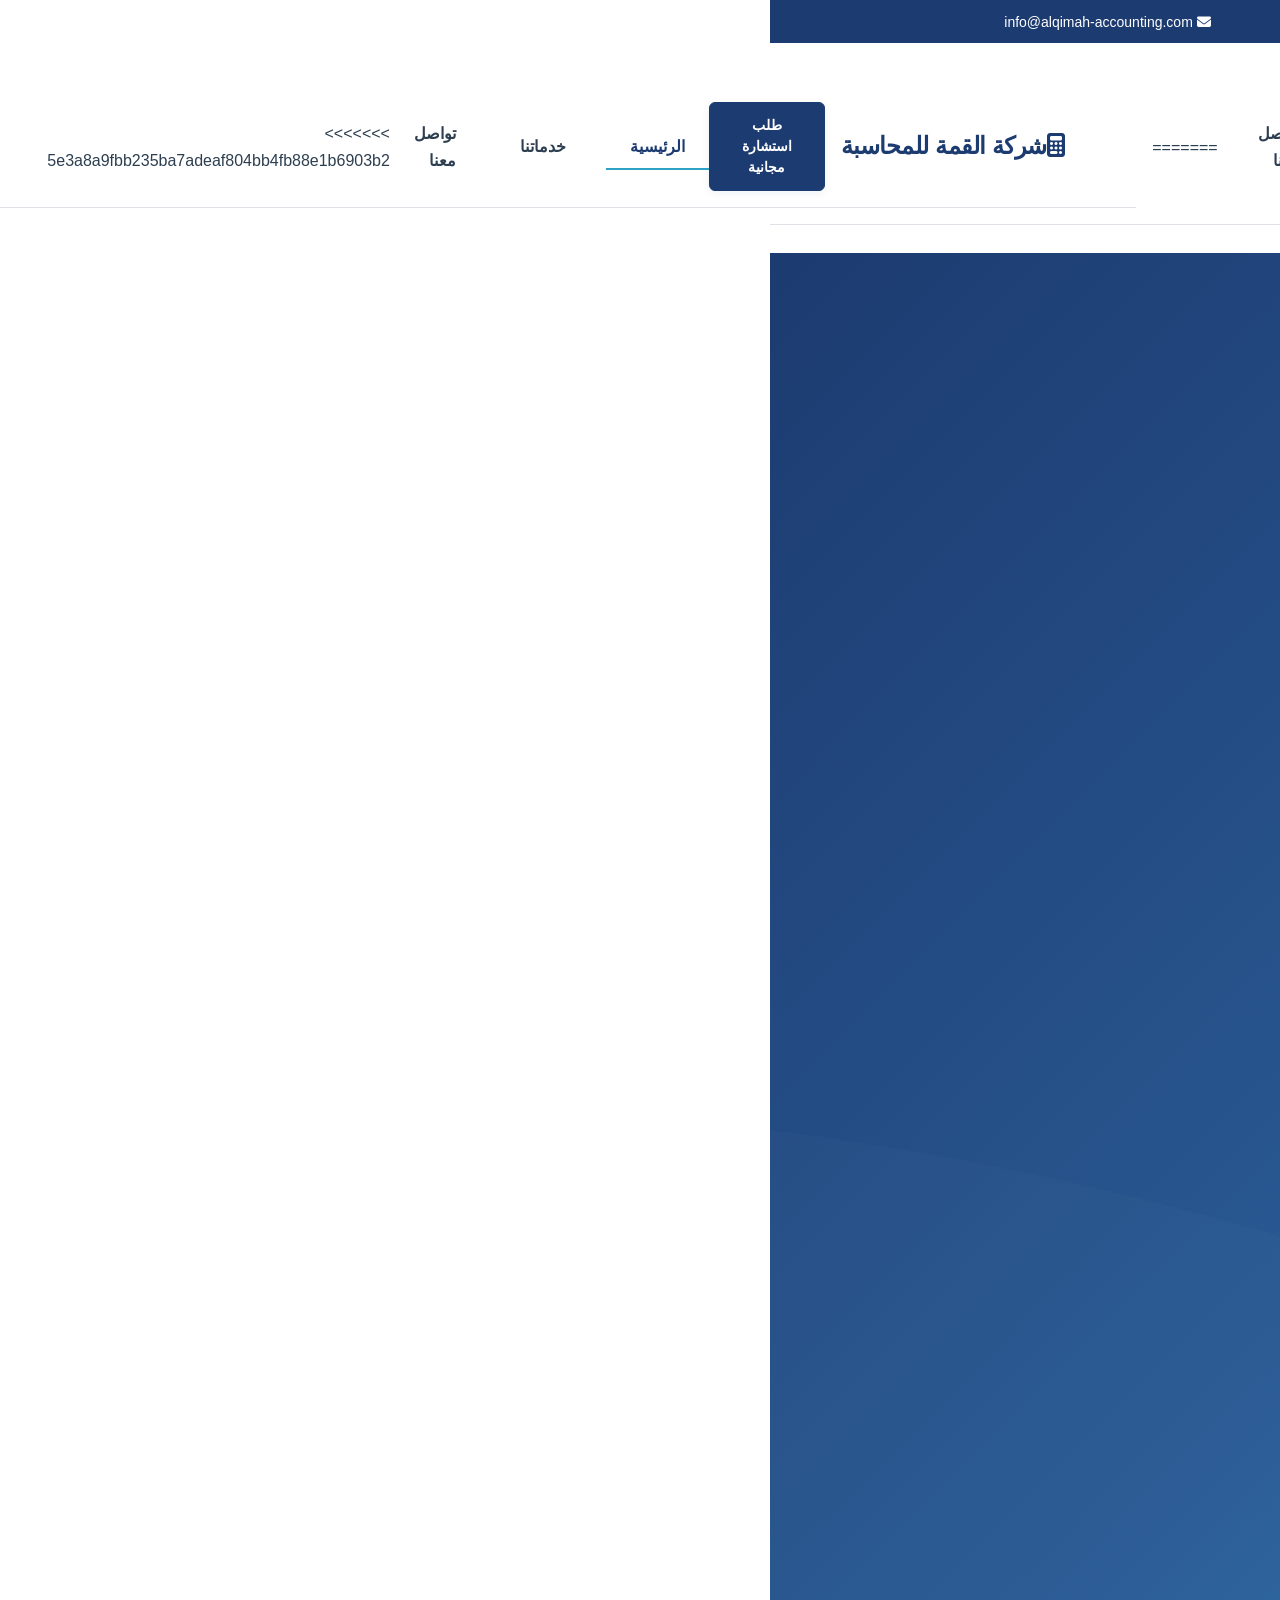
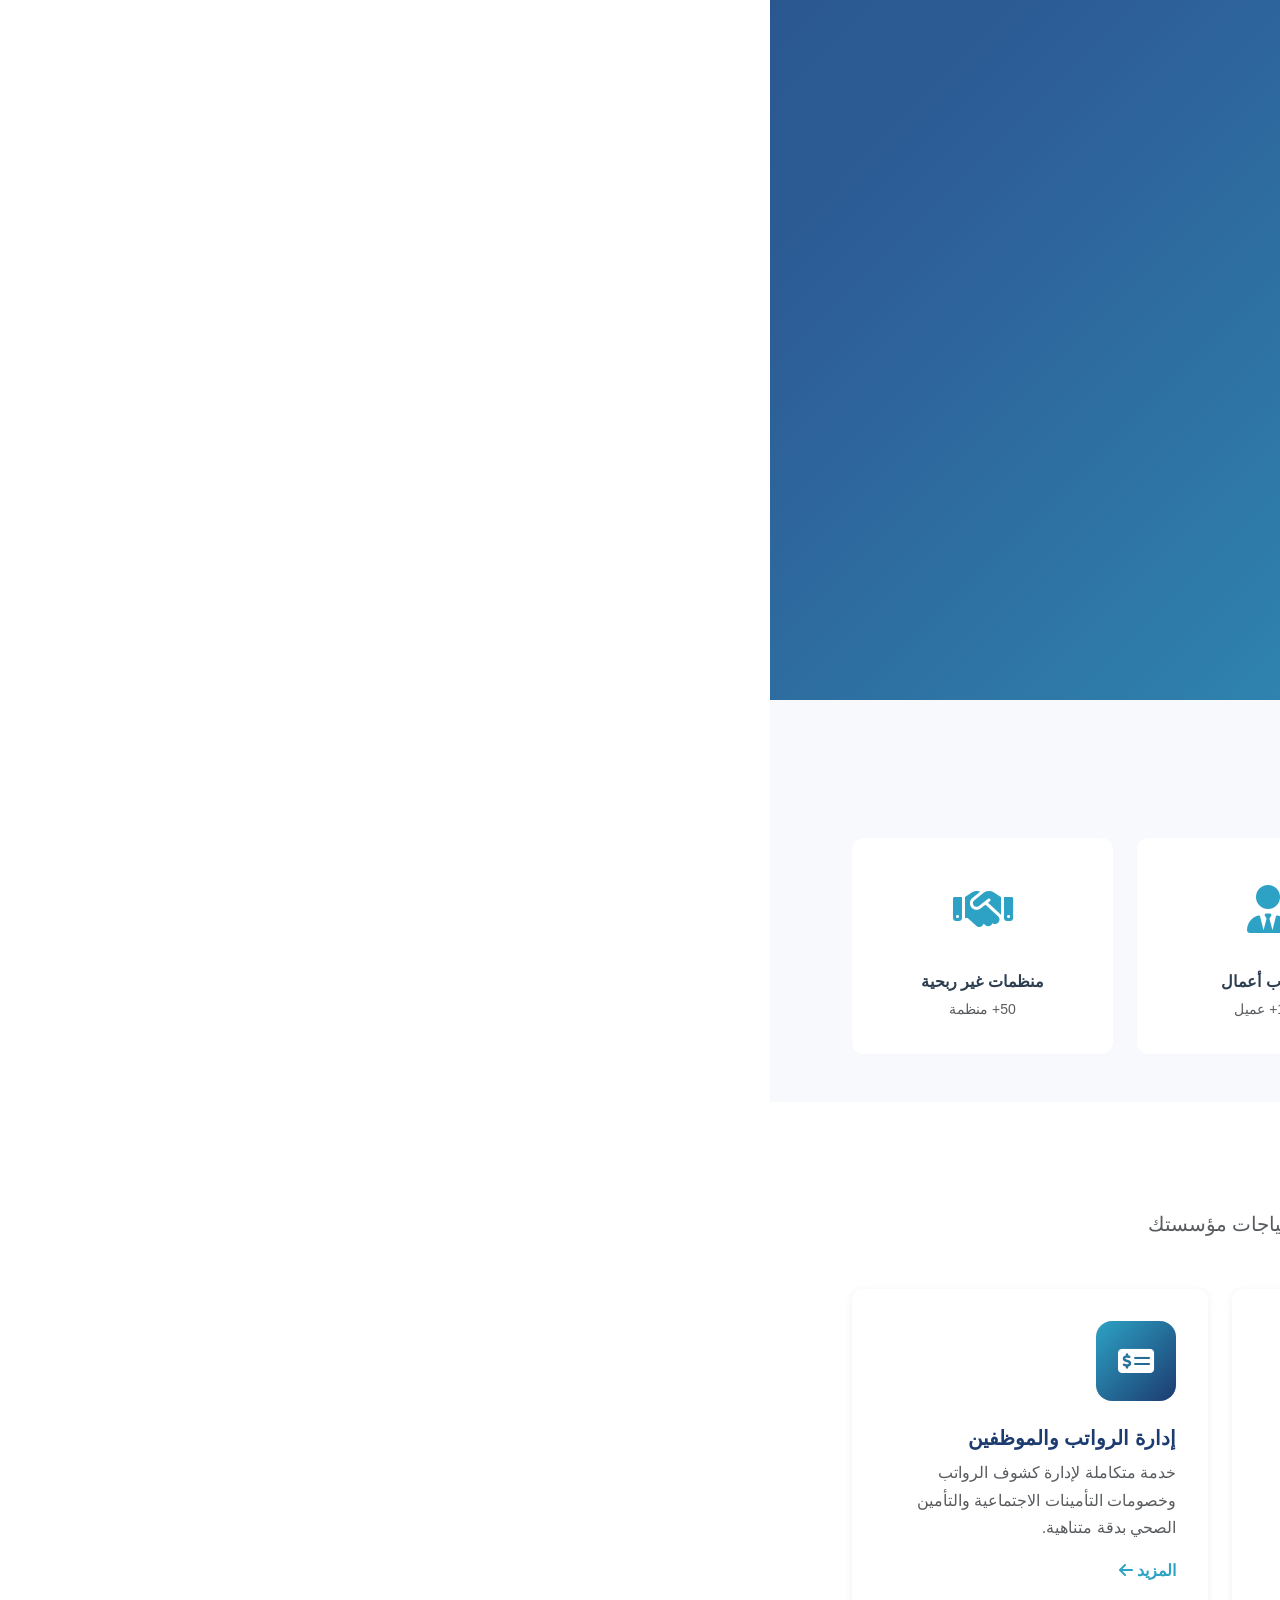
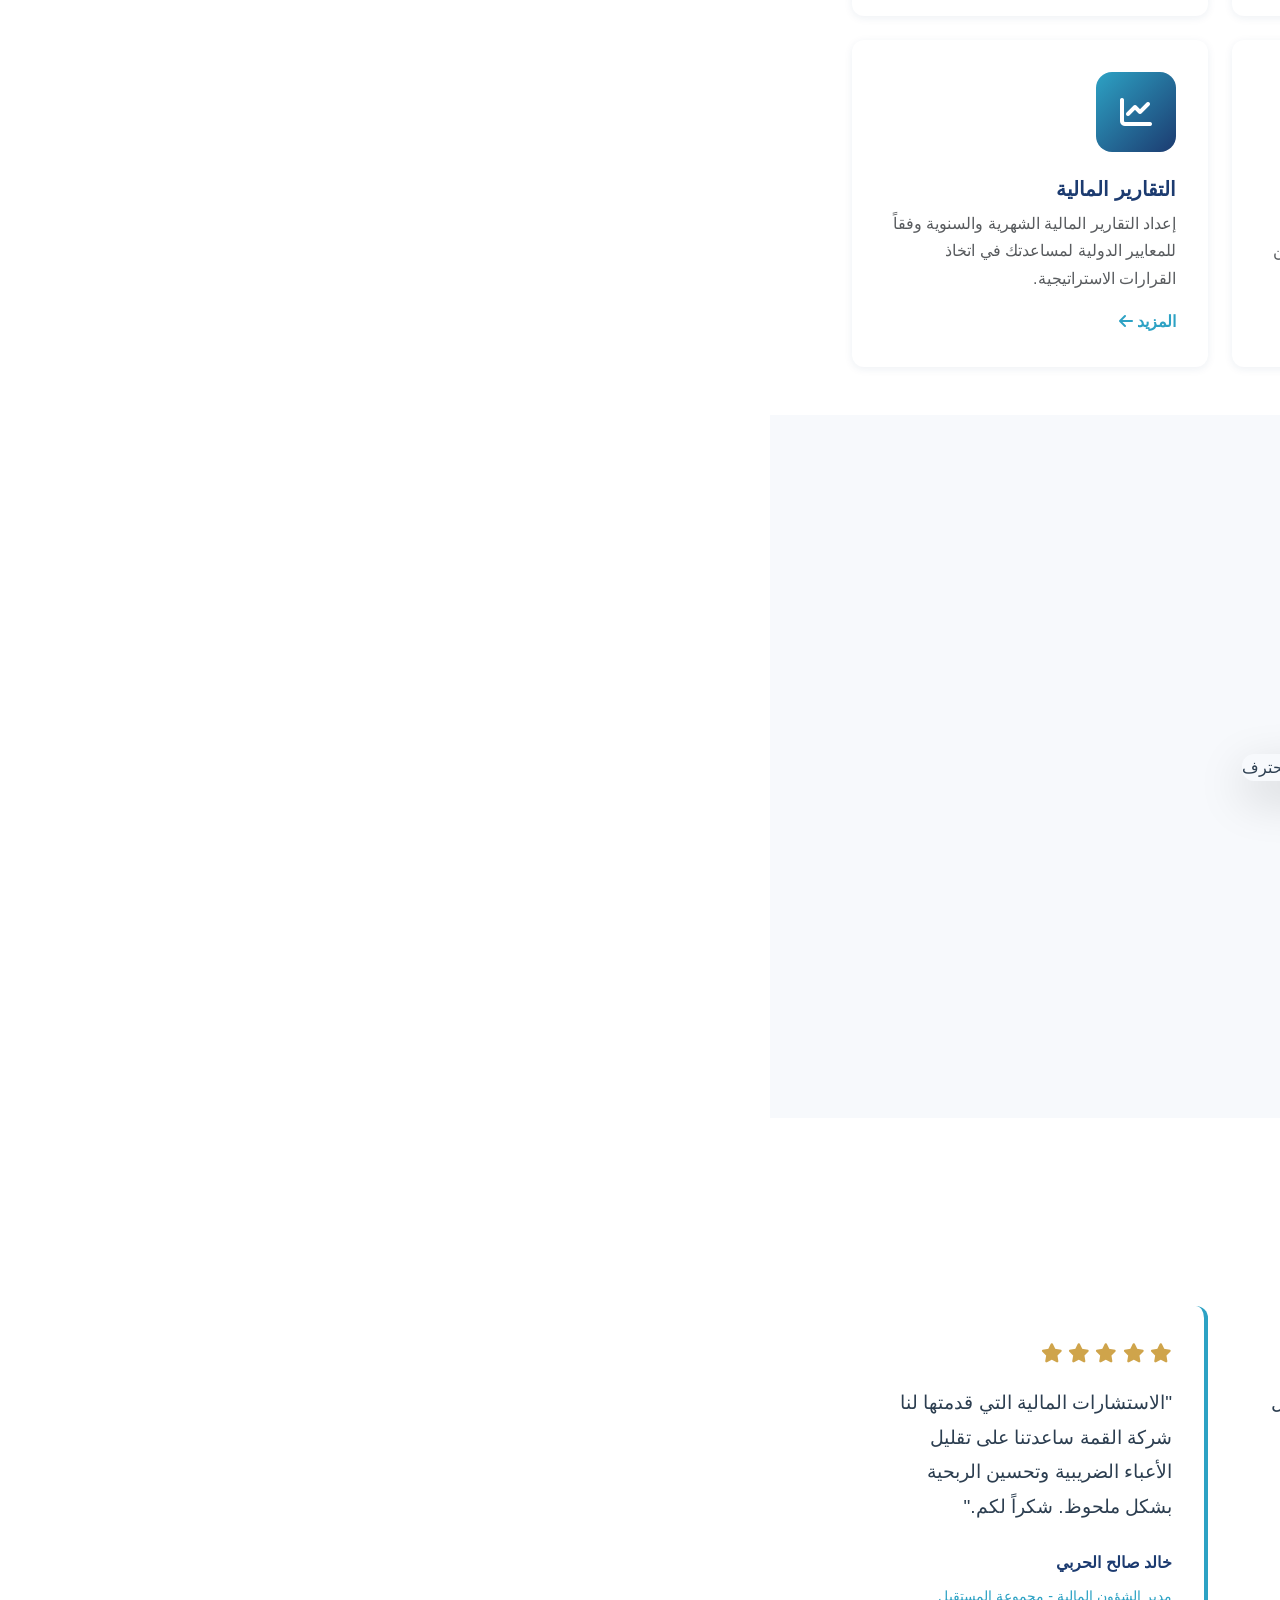
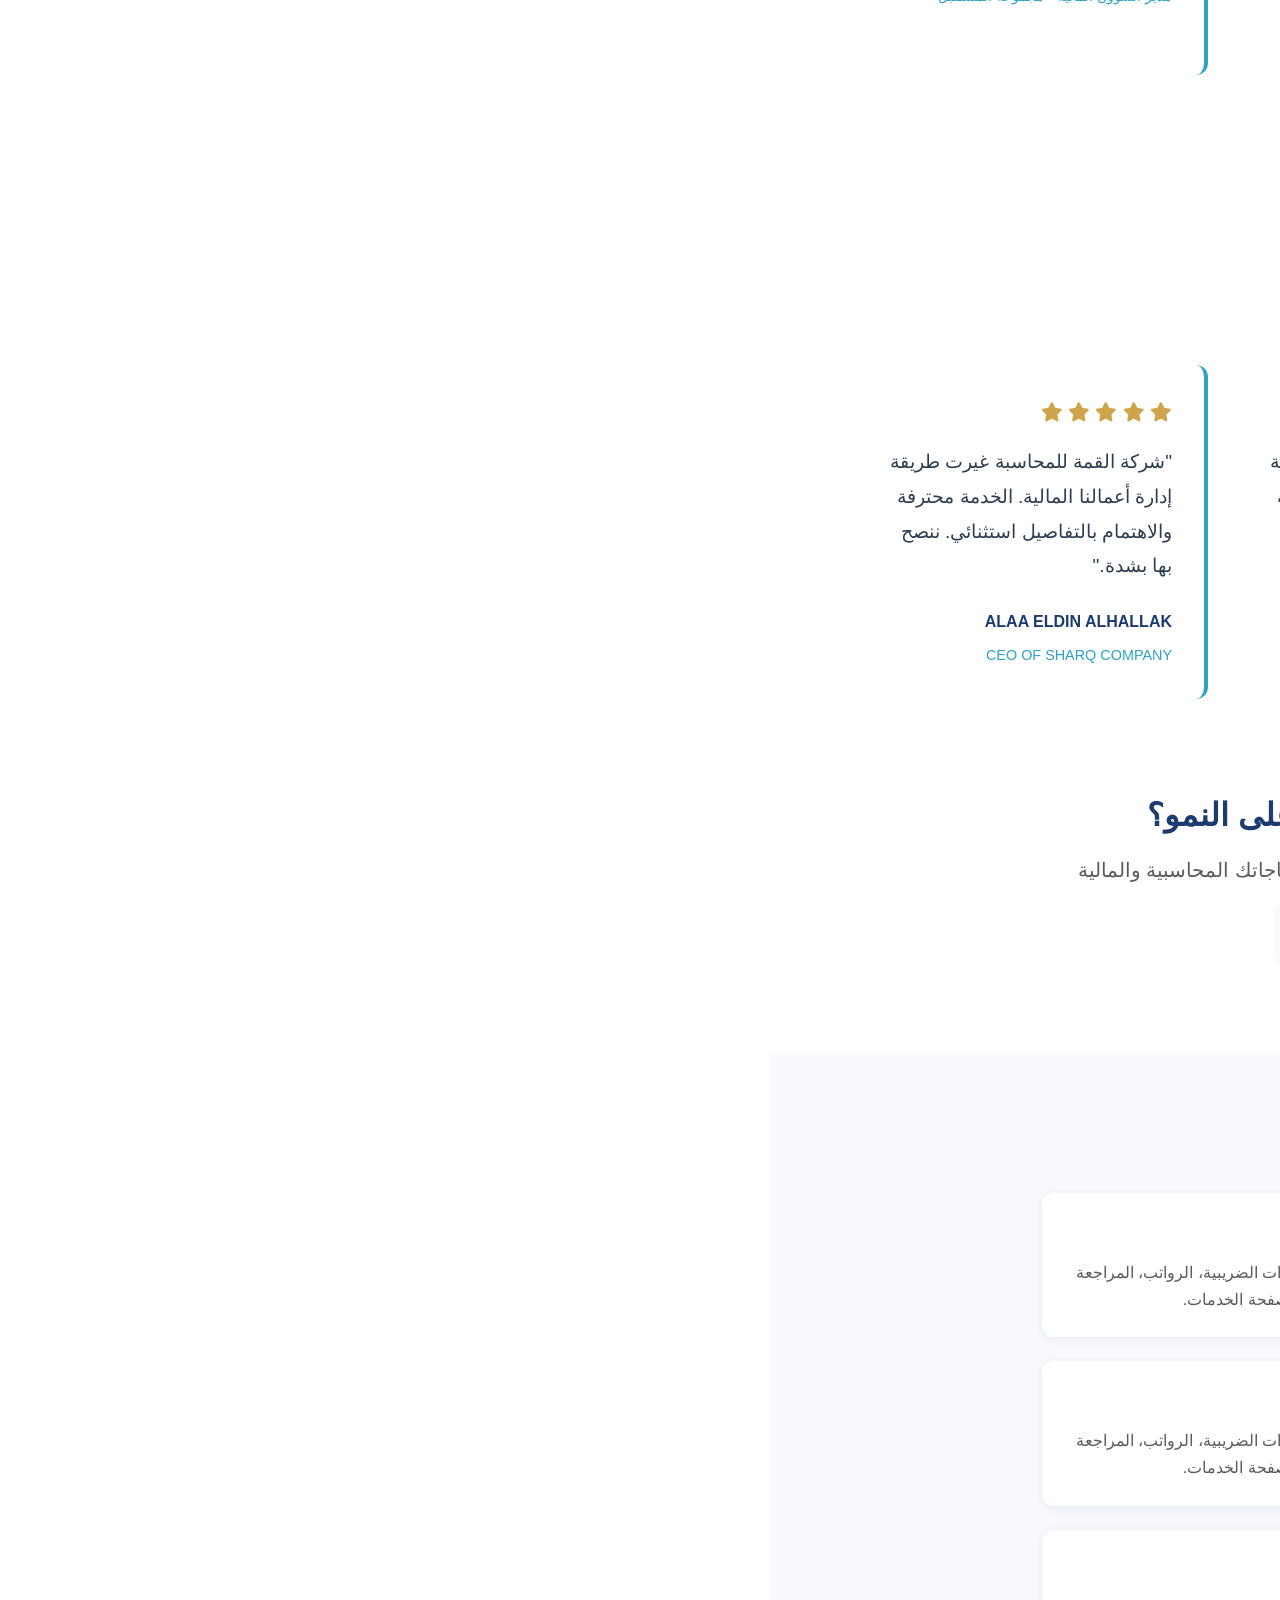
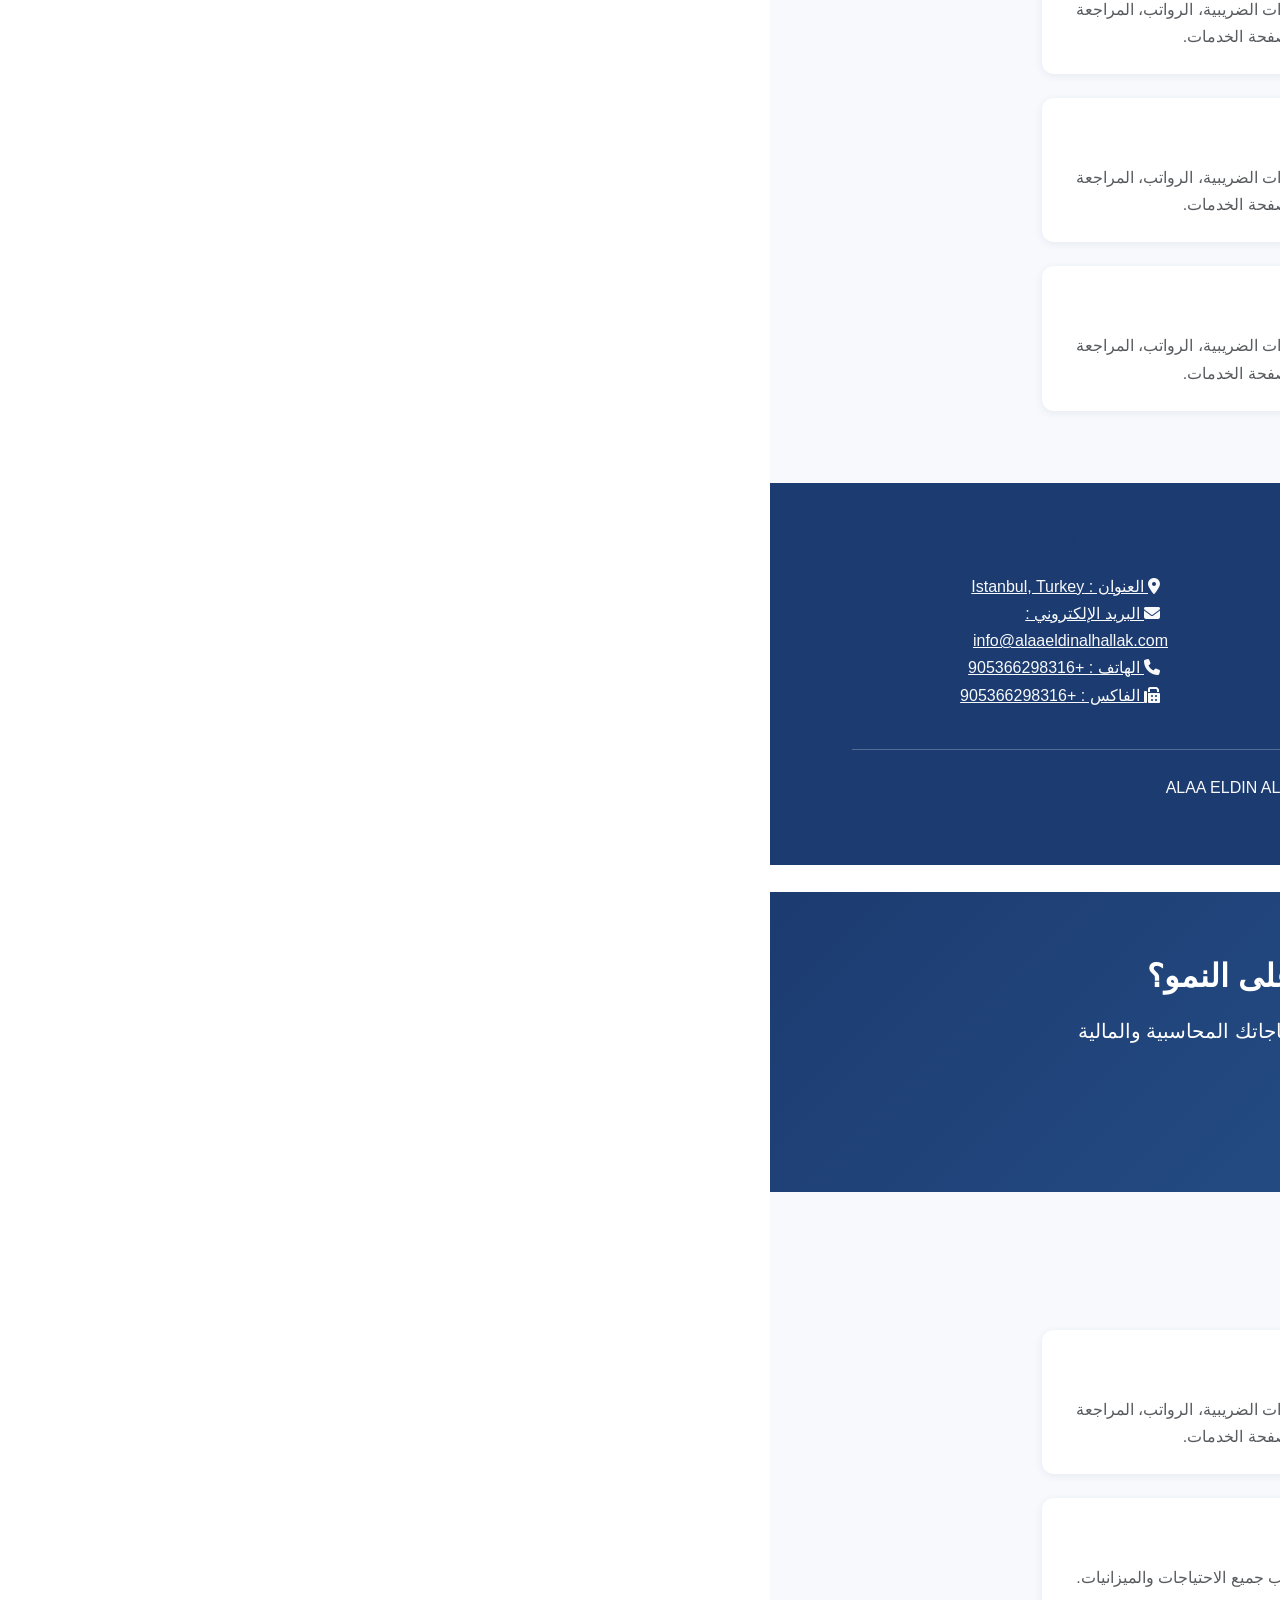
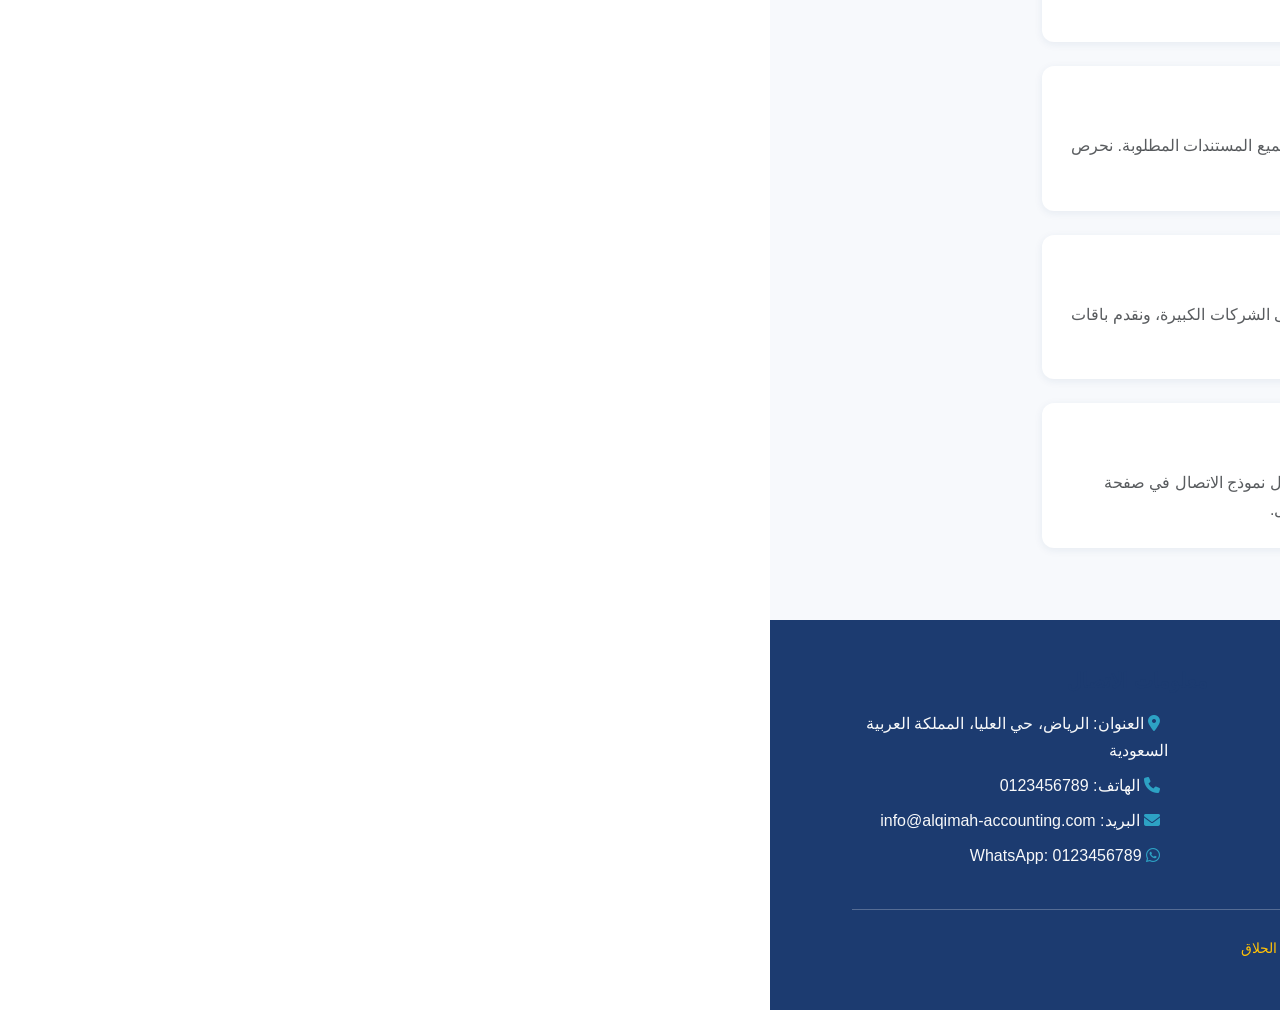
==== commit c5da252f: "sercice page & f code" ====
--- a/index.html
+++ b/index.html
@@ -41,6 +41,7 @@
     </div>
   </div>
 
+<<<<<<< HEAD
   <!-- Header / Navbar -->
   <header>
     <nav class="navbar navbar-expand-lg navbar-light bg-white border-bottom" id="mainNavbar">
@@ -59,12 +60,55 @@
             <a class="nav-link active fw-semibold" href="index.html">الرئيسية</a>
             <a class="nav-link fw-semibold" href="service.html">خدماتنا</a>
             <a class="nav-link fw-semibold" href="contact.html">تواصل معنا</a>
+=======
+    <header>
+      <nav
+        id="mainNavbar"
+        class="navbar navbar-expand-lg navbar-light bg-white border-bottom"
+      >
+        <div class="container">
+          <a href="#" class="navbar-brand fw-bold fs-4">
+            <i class="fas fa-calculator text-primary-custom me-2"></i>شركة القمة
+            للمحاسبة</a
+          >
+          <a
+            href="./contact.html"
+            class="btn btn-sm btn-primary d-none d-md-inline-block me-3"
+          >
+            طلب استشارة مجانية
+          </a>
+
+          <button
+            class="navbar-toggler"
+            type="button"
+            data-bs-toggle="collapse"
+            data-bs-target="#mainNavbar"
+            aria-controls="mainNavbar"
+            aria-expanded="false"
+            aria-label="Toggle navigation"
+          >
+            <span class="navbar-toggler-icon"></span>
+          </button>
+
+          <div class="collapse navbar-collapse" id="mainNavbar">
+            <div class="d-flex align-items-center gap-4">
+              <a href="./index.html" class="nav-link active fw-semibold">
+                الرئيسية
+              </a>
+
+              <a href="./service.html" class="nav-link fw-semibold"> خدماتنا</a>
+              <a href="./contact.html" class="nav-link fw-semibold">
+                تواصل معنا</a
+              >
+            </div>
+>>>>>>> 5e3a8a9fbb235ba7adeaf804bb4fb88e1b6903b2
           </div>
         </div>
       </div>
     </nav>
   </header>
 
+<<<<<<< HEAD
   <!-- Main Content -->
   <main>
     <!-- Hero Section -->
@@ -79,6 +123,104 @@
               نوفر خدمات محاسبية ومالية متكاملة تتميز بالدقة والالتزام
               والمعايير الدولية. نساعد مؤسستك على تحقيق النمو المستدام
               والامتثال الكامل للقوانين الضريبية والمالية.
+=======
+    <main>
+      <!-- hero section -->
+      <section
+        class="hero-section text-white py-5"
+        style="background: linear-gradient(#1c3b70, #2da2c4)"
+      >
+        <div class="container">
+          <div class="row align-items-center fade-in">
+            <div class="col-lg-7">
+              <h1 class="display-4 fw-bold mb-4 slide-up">
+                حلول محاسبية مبتكرة تعتمد على الدقة والشفافية
+              </h1>
+              <p class="lead mb-4 fs-5">
+                نوفر خدمات محاسبية ومالية متكاملة تتميز بالدقة والالتزام
+                والمعايير الدولية. نساعد مؤسستك على تحقيق النمو المستدام
+                والامتثال الكامل للقوانين الضريبية والمالية.
+              </p>
+              <div class="d-flex flex-wrap gap-3 mb-4">
+                <a href="contact.html" class="btn btn-light btn-lg">
+                  <i class="fas fa-calendar-check me-2"></i>طلب استشارة مجانية
+                </a>
+                <a href="services.html" class="btn btn-outline-light btn-lg">
+                  <i class="fas fa-arrow-left me-2"></i>استكشف خدماتنا
+                </a>
+              </div>
+              <div class="d-flex gap-4 text-white-50">
+                <div>
+                  <i class="fas fa-check-circle text-white me-1"></i> أكثر من
+                  500+ عميل راضٍ
+                </div>
+                <div>
+                  <i class="fas fa-check-circle text-white me-1"></i> خبرة 15+
+                  عاماً
+                </div>
+                <div>
+                  <i class="fas fa-check-circle text-white me-1"></i> فريق معتمد
+                </div>
+              </div>
+            </div>
+            <div class="col-lg-5 text-center mt-4 mt-lg-0">
+              <img
+                src="https://picsum.photos/600/500?random=1"
+                alt="خدمات محاسبية احترافية"
+                class="img-fluid rounded-custom shadow-lg"
+              />
+            </div>
+          </div>
+        </div>
+      </section>
+
+      <!-- trust section -->
+      <section class="py-5 bg-light">
+        <div class="container fade-in">
+          <h2 class="text-center mb-5 text-primary-custom">
+            شركاؤنا واعتماداتنا
+          </h2>
+          <div class="row g-4 text-center">
+            <div class="col-6 col-md-3">
+              <div class="trust-badge">
+                <div class="icon"><i class="fas fa-building"></i></div>
+                <p class="mb-0 fw-semibold">شركات محلية</p>
+                <small class="text-muted">200+ شركة</small>
+              </div>
+            </div>
+            <div class="col-6 col-md-3">
+              <div class="trust-badge">
+                <div class="icon"><i class="fas fa-briefcase"></i></div>
+                <p class="mb-0 fw-semibold">مؤسسات متوسطة</p>
+                <small class="text-muted">150+ مؤسسة</small>
+              </div>
+            </div>
+            <div class="col-6 col-md-3">
+              <div class="trust-badge">
+                <div class="icon"><i class="fas fa-user-tie"></i></div>
+                <p class="mb-0 fw-semibold">أصحاب أعمال</p>
+                <small class="text-muted">100+ عميل</small>
+              </div>
+            </div>
+            <div class="col-6 col-md-3">
+              <div class="trust-badge">
+                <div class="icon"><i class="fas fa-handshake"></i></div>
+                <p class="mb-0 fw-semibold">منظمات غير ربحية</p>
+                <small class="text-muted">50+ منظمة</small>
+              </div>
+            </div>
+          </div>
+        </div>
+      </section>
+
+      <!-- services section -->
+      <section class="py-5">
+        <div class="container slide-up">
+          <div class="text-center mb-5">
+            <h2 class="text-primary-custom mb-3">خدماتنا الرئيسية</h2>
+            <p class="lead text-muted">
+              نقدم حلولاً محاسبية ومالية شاملة تلبي جميع احتياجات مؤسستك
+>>>>>>> 5e3a8a9fbb235ba7adeaf804bb4fb88e1b6903b2
             </p>
             <div class="d-flex flex-wrap gap-3 mb-4">
               <a href="contact.html" class="btn btn-light btn-lg">
@@ -414,8 +556,248 @@
             </div>
           </div>
         </div>
+<<<<<<< HEAD
       </div>
     </section>
+=======
+      </section>
+      <!-- testimonials section -->
+      <section class="py-5">
+        <div class="container fade-in">
+          <div class="text-center mb-5">
+            <h2 class="text-primary-custom mb-3">ماذا يقول عملاؤنا</h2>
+            <p class="lead text-muted">ثقة عملائنا هي شهادتنا الأفضل</p>
+          </div>
+
+          <div class="row">
+            <div class="col-md-4">
+              <div class="testimonial-card">
+                <div class="stars mb-3">
+                  <i class="fas fa-star"></i>
+                  <i class="fas fa-star"></i>
+                  <i class="fas fa-star"></i>
+                  <i class="fas fa-star"></i>
+                  <i class="fas fa-star"></i>
+                </div>
+                <div class="quote">
+                  "شركة القمة للمحاسبة غيرت طريقة إدارة أعمالنا المالية. الخدمة
+                  محترفة والاهتمام بالتفاصيل استثنائي. ننصح بها بشدة."
+                </div>
+                <div class="author">ALAA ELDIN ALHALLAK</div>
+                <div class="position">CEO OF SHARQ COMPANY</div>
+              </div>
+            </div>
+            <div class="col-md-4">
+              <div class="testimonial-card">
+                <div class="stars mb-3">
+                  <i class="fas fa-star"></i>
+                  <i class="fas fa-star"></i>
+                  <i class="fas fa-star"></i>
+                  <i class="fas fa-star"></i>
+                  <i class="fas fa-star"></i>
+                </div>
+                <div class="quote">
+                  "شركة القمة للمحاسبة غيرت طريقة إدارة أعمالنا المالية. الخدمة
+                  محترفة والاهتمام بالتفاصيل استثنائي. ننصح بها بشدة."
+                </div>
+                <div class="author">ALAA ELDIN ALHALLAK</div>
+                <div class="position">CEO OF SHARQ COMPANY</div>
+              </div>
+            </div>
+            <div class="col-md-4">
+              <div class="testimonial-card">
+                <div class="stars mb-3">
+                  <i class="fas fa-star"></i>
+                  <i class="fas fa-star"></i>
+                  <i class="fas fa-star"></i>
+                  <i class="fas fa-star"></i>
+                  <i class="fas fa-star"></i>
+                </div>
+                <div class="quote">
+                  "شركة القمة للمحاسبة غيرت طريقة إدارة أعمالنا المالية. الخدمة
+                  محترفة والاهتمام بالتفاصيل استثنائي. ننصح بها بشدة."
+                </div>
+                <div class="author">ALAA ELDIN ALHALLAK</div>
+                <div class="position">CEO OF SHARQ COMPANY</div>
+              </div>
+            </div>
+          </div>
+        </div>
+      </section>
+
+      <!-- CTA section -->
+      <section class="py-5">
+        <div class="container fade-in">
+          <div class="text-center mb-5">
+            <h2 class="text-primary-custom mb-3">
+              جاهزون لمساعدة مؤسستك على النمو؟
+            </h2>
+            <p class="lead text-muted">
+              تواصل معنا اليوم واحصل على استشارة مجانية حول احتياجاتك المحاسبية
+              والمالية
+            </p>
+            <a href="./contact.html" class="btn btn-light btn-lg">
+              <i class="fas fa-calendar-check me-2"></i>طلب استشارة مجانية
+            </a>
+          </div>
+        </div>
+      </section>
+
+      <!-- FAQ section -->
+
+      <section class="py-5 bg-light">
+        <div class="container slide-up">
+          <h2 class="text-center mb-5 text-primary-custom">الأسئلة الشائعة</h2>
+          <div class="row">
+            <div class="col-md-8 mx-auto">
+              <div class="mb-4 p-4 bg-white rounded-custom shadow-sm">
+                <h5 class="text-primary-custom mb-3">
+                  <i class="fas fa-question-circle me-2"></i>
+
+                  ما هي الخدمات المحاسبية التي تقدمونها؟
+                </h5>
+                <p class="text-muted mb-0">
+                  نقدم مجموعة شاملة من الخدمات المحاسبية تشمل مسك الدفاتر،
+                  الإقرارات الضريبية، الرواتب، المراجعة الداخلية، والاستشارات
+                  المالية. يمكنك الاطلاع على تفاصيل الخدمات في صفحة الخدمات.
+                </p>
+              </div>
+              <div class="mb-4 p-4 bg-white rounded-custom shadow-sm">
+                <h5 class="text-primary-custom mb-3">
+                  <i class="fas fa-question-circle me-2"></i>
+
+                  ما هي الخدمات المحاسبية التي تقدمونها؟
+                </h5>
+                <p class="text-muted mb-0">
+                  نقدم مجموعة شاملة من الخدمات المحاسبية تشمل مسك الدفاتر،
+                  الإقرارات الضريبية، الرواتب، المراجعة الداخلية، والاستشارات
+                  المالية. يمكنك الاطلاع على تفاصيل الخدمات في صفحة الخدمات.
+                </p>
+              </div>
+              <div class="mb-4 p-4 bg-white rounded-custom shadow-sm">
+                <h5 class="text-primary-custom mb-3">
+                  <i class="fas fa-question-circle me-2"></i>
+
+                  ما هي الخدمات المحاسبية التي تقدمونها؟
+                </h5>
+                <p class="text-muted mb-0">
+                  نقدم مجموعة شاملة من الخدمات المحاسبية تشمل مسك الدفاتر،
+                  الإقرارات الضريبية، الرواتب، المراجعة الداخلية، والاستشارات
+                  المالية. يمكنك الاطلاع على تفاصيل الخدمات في صفحة الخدمات.
+                </p>
+              </div>
+              <div class="mb-4 p-4 bg-white rounded-custom shadow-sm">
+                <h5 class="text-primary-custom mb-3">
+                  <i class="fas fa-question-circle me-2"></i>
+
+                  ما هي الخدمات المحاسبية التي تقدمونها؟
+                </h5>
+                <p class="text-muted mb-0">
+                  نقدم مجموعة شاملة من الخدمات المحاسبية تشمل مسك الدفاتر،
+                  الإقرارات الضريبية، الرواتب، المراجعة الداخلية، والاستشارات
+                  المالية. يمكنك الاطلاع على تفاصيل الخدمات في صفحة الخدمات.
+                </p>
+              </div>
+              <div class="mb-4 p-4 bg-white rounded-custom shadow-sm">
+                <h5 class="text-primary-custom mb-3">
+                  <i class="fas fa-question-circle me-2"></i>
+
+                  ما هي الخدمات المحاسبية التي تقدمونها؟
+                </h5>
+                <p class="text-muted mb-0">
+                  نقدم مجموعة شاملة من الخدمات المحاسبية تشمل مسك الدفاتر،
+                  الإقرارات الضريبية، الرواتب، المراجعة الداخلية، والاستشارات
+                  المالية. يمكنك الاطلاع على تفاصيل الخدمات في صفحة الخدمات.
+                </p>
+              </div>
+            </div>
+          </div>
+        </div>
+      </section>
+
+      <!-- footer section -->
+      <footer class="bg-dark text-white py-5">
+        <div class="container">
+          <div class="row">
+            <div class="col-md-4">
+              <h5 class="mb-3">
+                <i class="fas fa-calculator text-primary-custom me-2"></i> شركة
+                القمة للمحاسبة
+              </h5>
+              <p class="text-light">
+                نوفر حلول محاسبية متكاملة واحترافية تساعد مؤسستك على النمو
+                والامتثال للقوانين الضريبية. خبرة تزيد عن 15 عاماً في مجال
+                المحاسبة والتدقيق والاستشارات المالية.
+              </p>
+            </div>
+            <div class="col-md-4">
+              <h5 class="mb-3">الخدمات</h5>
+              <ul class="list-unstyled">
+                <li>
+                  <a href="#" class="text-light"
+                    ><i class="fas fa-arrow-left me-2"></i> الخدمات المحاسبية</a
+                  >
+                </li>
+                <li>
+                  <a href="#" class="text-light"
+                    ><i class="fas fa-arrow-left me-2"></i> الخدمات المالية</a
+                  >
+                </li>
+                <li>
+                  <a href="#" class="text-light"
+                    ><i class="fas fa-arrow-left me-2"></i> الخدمات المحاسبية</a
+                  >
+                </li>
+                <li>
+                  <a href="#" class="text-light"
+                    ><i class="fas fa-arrow-left me-2"></i> الخدمات المحاسبية</a
+                  >
+                </li>
+              </ul>
+            </div>
+            <div class="col-md-4">
+              <h5 class="mb-3">معلومات التواصل</h5>
+              <ul class="list-unstyled">
+                <li>
+                  <a href="#" class="text-light">
+                    <i class="fas fa-map-marker-alt me-2"></i> العنوان :
+                    Istanbul, Turkey
+                  </a>
+                </li>
+                <li>
+                  <a href="mailto:info@alaaeldinalhallak.com" class="text-light"
+                    ><i class="fas fa-envelope me-2"></i> البريد الإلكتروني :
+                    info@alaaeldinalhallak.com
+                  </a>
+                </li>
+                <li>
+                  <a href="tel:+905366298316" class="text-light"
+                    ><i class="fas fa-phone me-2"></i> الهاتف : +905366298316
+                  </a>
+                </li>
+                <li>
+                  <a href="https://wa.me/905366298316" class="text-light"
+                    ><i class="fas fa-fax me-2"></i> الفاكس : +905366298316
+                  </a>
+                </li>
+              </ul>
+            </div>
+          </div>
+          <hr class="my-4 bg-light" />
+          <div class="row">
+            <div class="col-md-6">
+              <p class="text-light">
+                جميع الحقوق محفوظة لشركة القمة للمحاسبة © 2025
+              </p>
+            </div>
+            <div class="col-md-6">
+              <p class="text-light">ALAA ELDIN ALHALLAK © 2025</p>
+            </div>
+          </div>
+        </div>
+      </footer>
+    </main>
+>>>>>>> 5e3a8a9fbb235ba7adeaf804bb4fb88e1b6903b2
 
     <!-- CTA Callout -->
     <section class="cta-section">
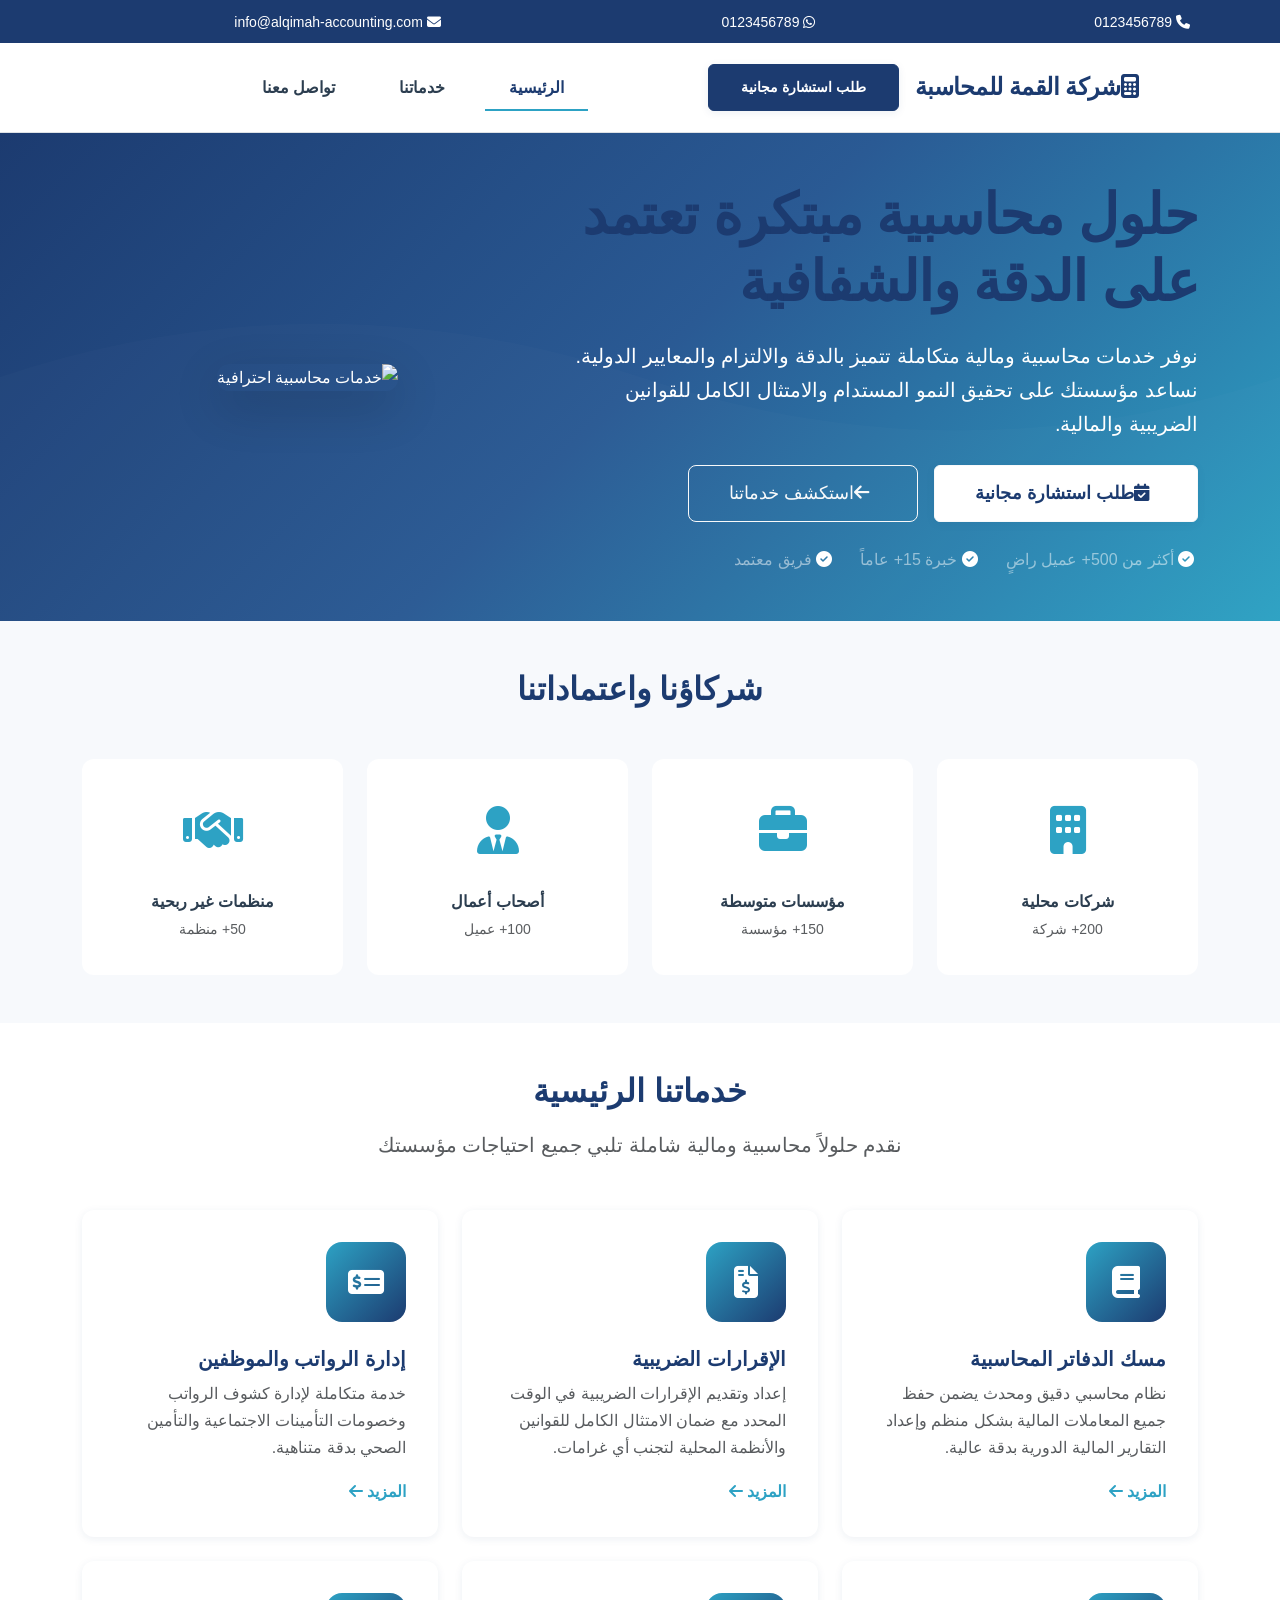
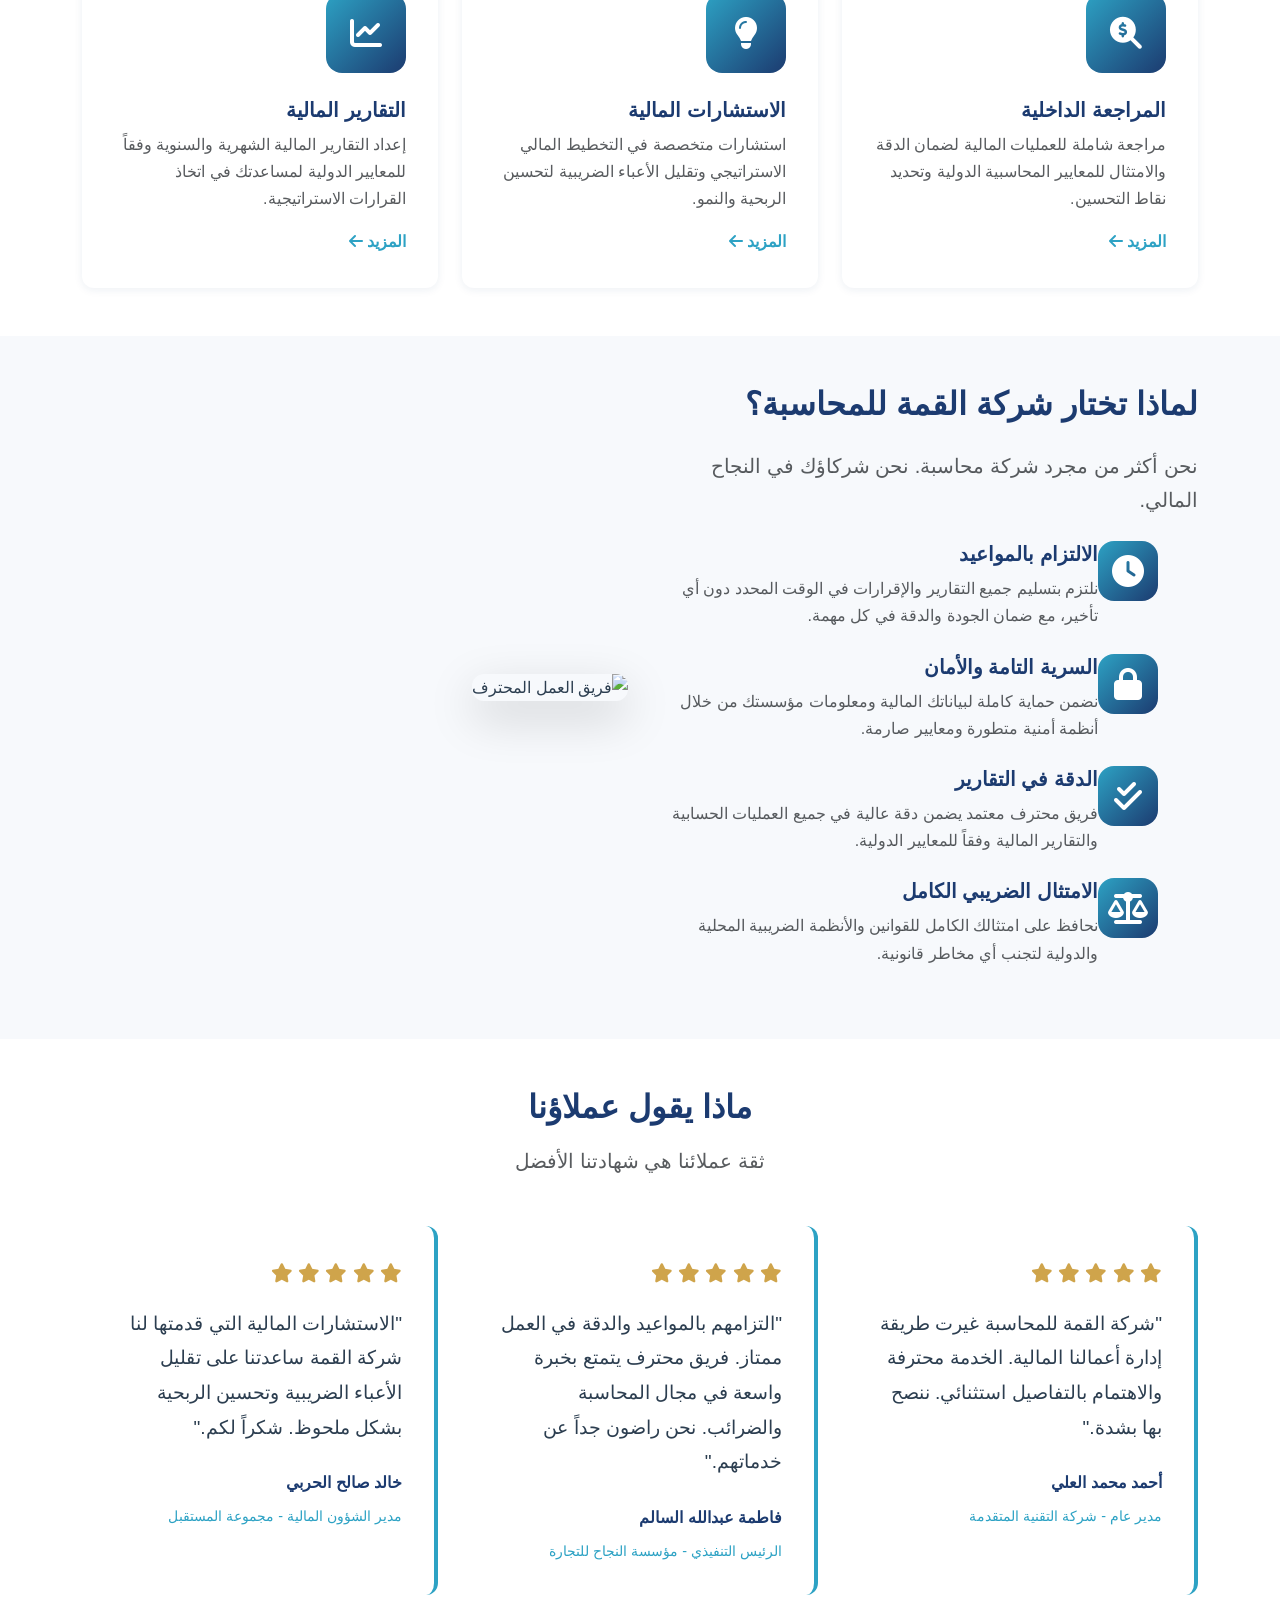
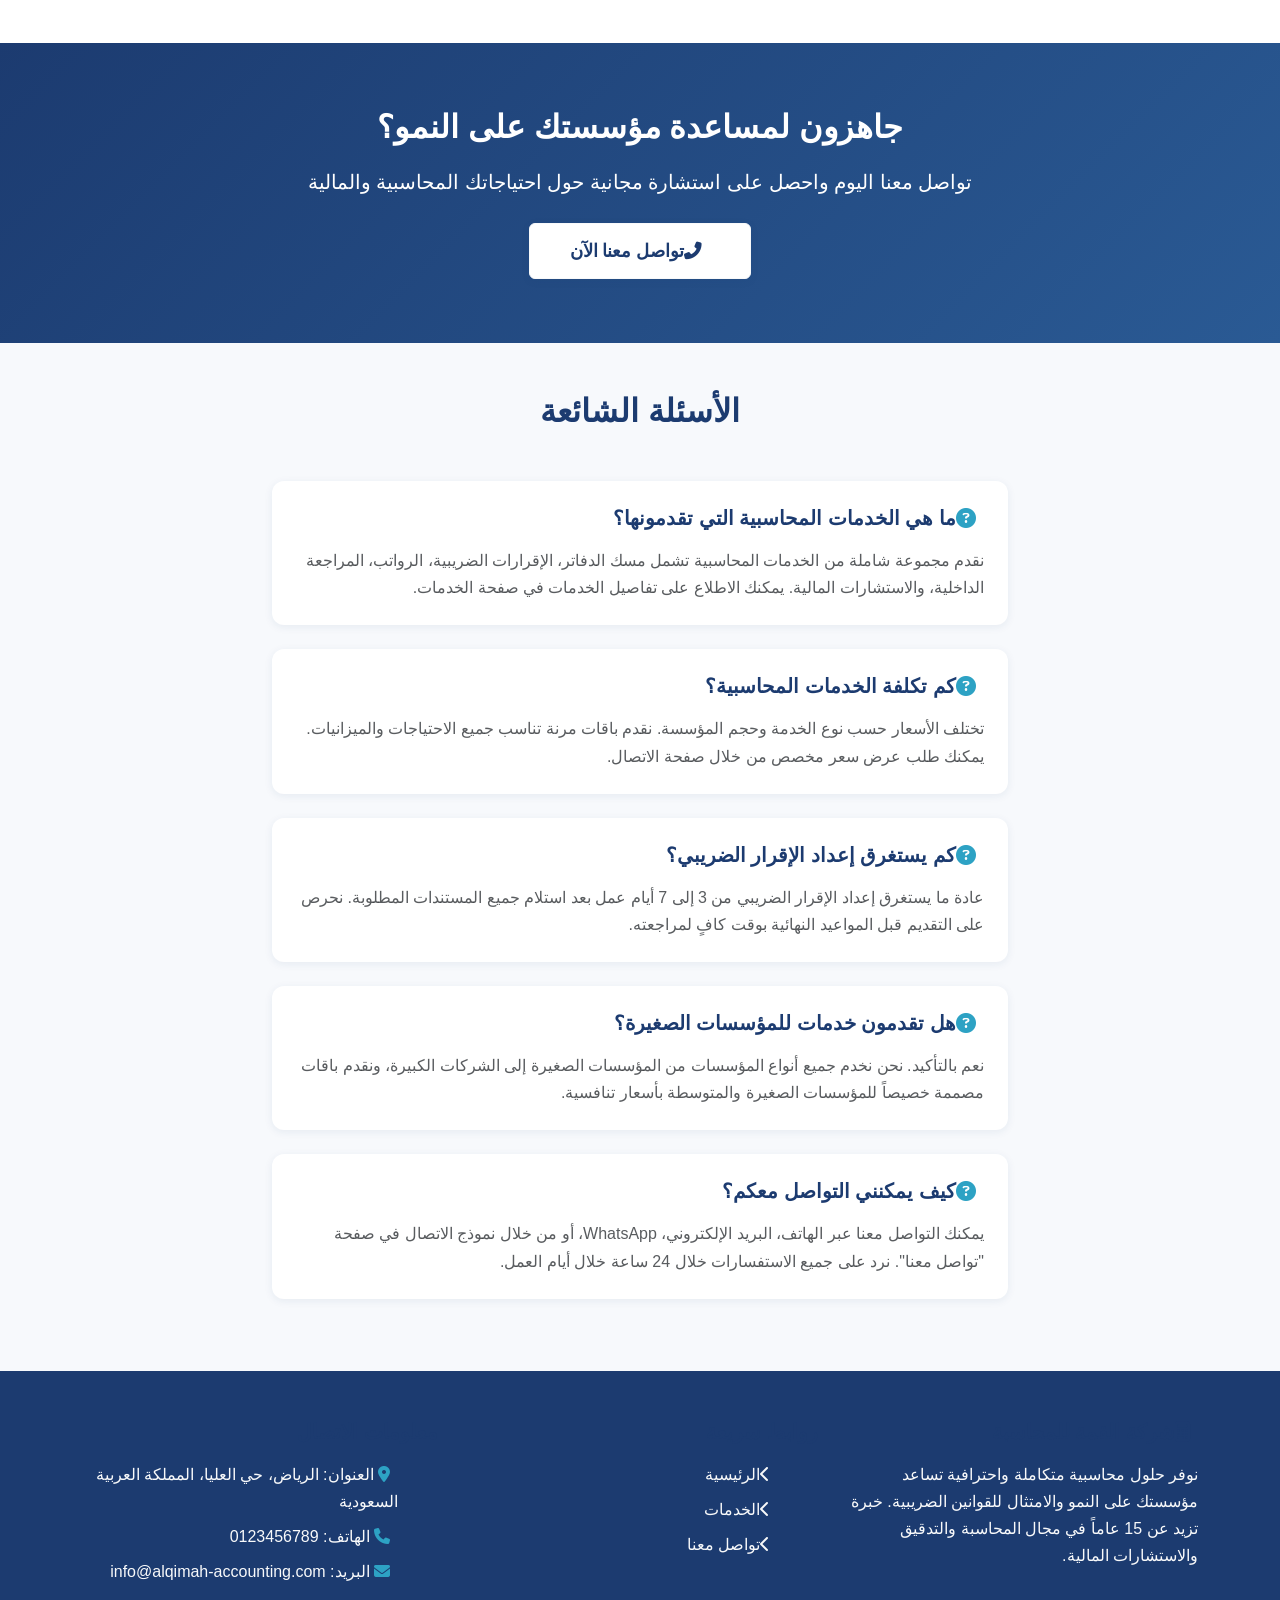
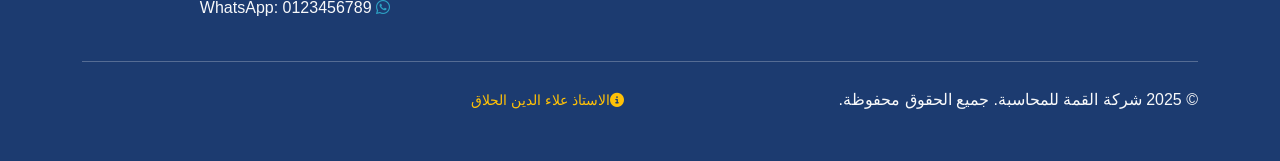
==== commit fd9a17a7: "f commit project" ====
--- a/index.html
+++ b/index.html
@@ -1,135 +1,103 @@
 <!DOCTYPE html>
 <html lang="ar" dir="rtl">
-
-<head>
-  <meta charset="UTF-8" />
-  <meta name="viewport" content="width=device-width, initial-scale=1.0" />
-  <meta name="description"
-    content="شركة القمة للمحاسبة - حلول محاسبية مبتكرة تعتمد على الدقة والشفافية لدعم نمو أعمالك. خبرة في المحاسبة والتدقيق والاستشارات المالية." />
-  <meta property="og:title" content="شركة القمة للمحاسبة - حلول محاسبية موثوقة" />
-  <meta property="og:description"
-    content="شركة القمة للمحاسبة تقدم خدمات محاسبية متكاملة واحترافية لمساعدة مؤسستك على النمو والامتثال للقوانين الضريبية." />
-  <meta property="og:type" content="website" />
-  <title>شركة القمة للمحاسبة - الرئيسية</title>
-
-  <!-- Bootstrap 5 CSS -->
-  <link href="https://cdn.jsdelivr.net/npm/bootstrap@5.3.2/dist/css/bootstrap.min.css" rel="stylesheet" />
-
-  <!-- Font Awesome -->
-  <link rel="stylesheet" href="https://cdnjs.cloudflare.com/ajax/libs/font-awesome/6.5.1/css/all.min.css" />
-
-  <!-- Custom CSS -->
-  <link rel="stylesheet" href="style.css" />
-</head>
-
-<body>
-  <!-- Top Bar -->
-  <div class="bg-dark text-white py-2">
-    <div class="container">
-      <div class="row g-2 align-items-center">
-        <div class="col-md-4">
-          <small><i class="fas fa-phone me-2"></i> 0123456789</small>
-        </div>
-        <div class="col-md-4">
-          <small><i class="fab fa-whatsapp me-2"></i> 0123456789</small>
-        </div>
-        <div class="col-md-4">
-          <small><i class="fas fa-envelope me-2"></i>
-            info@alqimah-accounting.com</small>
+  <head>
+    <meta charset="UTF-8" />
+    <meta name="viewport" content="width=device-width, initial-scale=1.0" />
+    <meta
+      name="description"
+      content="شركة القمة للمحاسبة - حلول محاسبية مبتكرة تعتمد على الدقة والشفافية لدعم نمو أعمالك. خبرة في المحاسبة والتدقيق والاستشارات المالية."
+    />
+    <meta
+      property="og:title"
+      content="شركة القمة للمحاسبة - حلول محاسبية موثوقة"
+    />
+    <meta
+      property="og:description"
+      content="شركة القمة للمحاسبة تقدم خدمات محاسبية متكاملة واحترافية لمساعدة مؤسستك على النمو والامتثال للقوانين الضريبية."
+    />
+    <meta property="og:type" content="website" />
+    <title>شركة القمة للمحاسبة - الرئيسية</title>
+
+    <!-- Bootstrap 5 CSS -->
+    <link
+      href="https://cdn.jsdelivr.net/npm/bootstrap@5.3.2/dist/css/bootstrap.min.css"
+      rel="stylesheet"
+    />
+
+    <!-- Font Awesome -->
+    <link
+      rel="stylesheet"
+      href="https://cdnjs.cloudflare.com/ajax/libs/font-awesome/6.5.1/css/all.min.css"
+    />
+
+    <!-- Custom CSS -->
+    <link rel="stylesheet" href="style.css" />
+  </head>
+  <body>
+    <!-- Top Bar -->
+    <div class="bg-dark text-white py-2">
+      <div class="container">
+        <div class="row g-2 align-items-center">
+          <div class="col-md-4">
+            <small><i class="fas fa-phone me-2"></i> 0123456789</small>
+          </div>
+          <div class="col-md-4">
+            <small><i class="fab fa-whatsapp me-2"></i> 0123456789</small>
+          </div>
+          <div class="col-md-4">
+            <small
+              ><i class="fas fa-envelope me-2"></i>
+              info@alqimah-accounting.com</small
+            >
+          </div>
         </div>
       </div>
     </div>
-  </div>
-
-<<<<<<< HEAD
-  <!-- Header / Navbar -->
-  <header>
-    <nav class="navbar navbar-expand-lg navbar-light bg-white border-bottom" id="mainNavbar">
-      <div class="container">
-        <a class="navbar-brand fw-bold fs-4" href="index.html">
-          <i class="fas fa-calculator me-2 text-primary-custom"></i>شركة القمة
-          للمحاسبة
-        </a>
-        <a href="contact.html" class="btn btn-primary btn-sm d-none d-lg-inline-block me-3">طلب استشارة مجانية</a>
-        <button class="navbar-toggler" type="button" data-bs-toggle="collapse" data-bs-target="#navbarNav"
-          aria-controls="navbarNav" aria-expanded="false" aria-label="Toggle navigation">
-          <span class="navbar-toggler-icon"></span>
-        </button>
-        <div class="collapse navbar-collapse" id="navbarNav">
-          <div class="d-flex align-items-center gap-3">
-            <a class="nav-link active fw-semibold" href="index.html">الرئيسية</a>
-            <a class="nav-link fw-semibold" href="service.html">خدماتنا</a>
-            <a class="nav-link fw-semibold" href="contact.html">تواصل معنا</a>
-=======
+
+    <!-- Header / Navbar -->
     <header>
       <nav
+        class="navbar navbar-expand-lg navbar-light bg-white border-bottom"
         id="mainNavbar"
-        class="navbar navbar-expand-lg navbar-light bg-white border-bottom"
       >
         <div class="container">
-          <a href="#" class="navbar-brand fw-bold fs-4">
-            <i class="fas fa-calculator text-primary-custom me-2"></i>شركة القمة
-            للمحاسبة</a
+          <a class="navbar-brand fw-bold fs-4" href="index.html">
+            <i class="fas fa-calculator me-2 text-primary-custom"></i>شركة القمة
+            للمحاسبة
+          </a>
+          <a
+            href="contact.html"
+            class="btn btn-primary btn-sm d-none d-lg-inline-block me-3"
+            >طلب استشارة مجانية</a
           >
-          <a
-            href="./contact.html"
-            class="btn btn-sm btn-primary d-none d-md-inline-block me-3"
-          >
-            طلب استشارة مجانية
-          </a>
-
           <button
             class="navbar-toggler"
             type="button"
             data-bs-toggle="collapse"
-            data-bs-target="#mainNavbar"
-            aria-controls="mainNavbar"
+            data-bs-target="#navbarNav"
+            aria-controls="navbarNav"
             aria-expanded="false"
             aria-label="Toggle navigation"
           >
             <span class="navbar-toggler-icon"></span>
           </button>
-
-          <div class="collapse navbar-collapse" id="mainNavbar">
-            <div class="d-flex align-items-center gap-4">
-              <a href="./index.html" class="nav-link active fw-semibold">
-                الرئيسية
-              </a>
-
-              <a href="./service.html" class="nav-link fw-semibold"> خدماتنا</a>
-              <a href="./contact.html" class="nav-link fw-semibold">
-                تواصل معنا</a
+          <div class="collapse navbar-collapse" id="navbarNav">
+            <div class="d-flex align-items-center gap-3">
+              <a class="nav-link active fw-semibold" href="index.html"
+                >الرئيسية</a
               >
-            </div>
->>>>>>> 5e3a8a9fbb235ba7adeaf804bb4fb88e1b6903b2
-          </div>
-        </div>
-      </div>
-    </nav>
-  </header>
-
-<<<<<<< HEAD
-  <!-- Main Content -->
-  <main>
-    <!-- Hero Section -->
-    <section class="hero-section text-white py-5">
-      <div class="container">
-        <div class="row align-items-center fade-in">
-          <div class="col-lg-7">
-            <h1 class="display-4 fw-bold mb-4 slide-up">
-              حلول محاسبية مبتكرة تعتمد على الدقة والشفافية
-            </h1>
-            <p class="lead mb-4 fs-5">
-              نوفر خدمات محاسبية ومالية متكاملة تتميز بالدقة والالتزام
-              والمعايير الدولية. نساعد مؤسستك على تحقيق النمو المستدام
-              والامتثال الكامل للقوانين الضريبية والمالية.
-=======
+              <a class="nav-link fw-semibold" href="services.html">خدماتنا</a>
+              <a class="nav-link fw-semibold" href="contact.html">تواصل معنا</a>
+            </div>
+          </div>
+        </div>
+      </nav>
+    </header>
+
+    <!-- Main Content -->
     <main>
-      <!-- hero section -->
-      <section
-        class="hero-section text-white py-5"
-        style="background: linear-gradient(#1c3b70, #2da2c4)"
-      >
+      <!-- Hero Section -->
+      <section class="hero-section text-white py-5">
         <div class="container">
           <div class="row align-items-center fade-in">
             <div class="col-lg-7">
@@ -174,7 +142,7 @@
         </div>
       </section>
 
-      <!-- trust section -->
+      <!-- Trusted By / Accreditation Section -->
       <section class="py-5 bg-light">
         <div class="container fade-in">
           <h2 class="text-center mb-5 text-primary-custom">
@@ -213,363 +181,247 @@
         </div>
       </section>
 
-      <!-- services section -->
+      <!-- Services Overview -->
       <section class="py-5">
         <div class="container slide-up">
           <div class="text-center mb-5">
             <h2 class="text-primary-custom mb-3">خدماتنا الرئيسية</h2>
             <p class="lead text-muted">
               نقدم حلولاً محاسبية ومالية شاملة تلبي جميع احتياجات مؤسستك
->>>>>>> 5e3a8a9fbb235ba7adeaf804bb4fb88e1b6903b2
             </p>
-            <div class="d-flex flex-wrap gap-3 mb-4">
-              <a href="contact.html" class="btn btn-light btn-lg">
-                <i class="fas fa-calendar-check me-2"></i>طلب استشارة مجانية
-              </a>
-              <a href="services.html" class="btn btn-outline-light btn-lg">
-                <i class="fas fa-arrow-left me-2"></i>استكشف خدماتنا
-              </a>
-            </div>
-            <div class="d-flex gap-4 text-white-50">
-              <div>
-                <i class="fas fa-check-circle text-white me-1"></i> أكثر من
-                500+ عميل راضٍ
-              </div>
-              <div>
-                <i class="fas fa-check-circle text-white me-1"></i> خبرة 15+
-                عاماً
-              </div>
-              <div>
-                <i class="fas fa-check-circle text-white me-1"></i> فريق معتمد
-              </div>
-            </div>
-          </div>
-          <div class="col-lg-5 text-center mt-4 mt-lg-0">
-            <img src="https://picsum.photos/600/500?random=1" alt="خدمات محاسبية احترافية"
-              class="img-fluid rounded-custom shadow-lg" />
-          </div>
-        </div>
-      </div>
-    </section>
-
-    <!-- Trusted By / Accreditation Section -->
-    <section class="py-5 bg-light">
-      <div class="container fade-in">
-        <h2 class="text-center mb-5 text-primary-custom">
-          شركاؤنا واعتماداتنا
-        </h2>
-        <div class="row g-4 text-center">
-          <div class="col-6 col-md-3">
-            <div class="trust-badge">
-              <div class="icon"><i class="fas fa-building"></i></div>
-              <p class="mb-0 fw-semibold">شركات محلية</p>
-              <small class="text-muted">200+ شركة</small>
-            </div>
-          </div>
-          <div class="col-6 col-md-3">
-            <div class="trust-badge">
-              <div class="icon"><i class="fas fa-briefcase"></i></div>
-              <p class="mb-0 fw-semibold">مؤسسات متوسطة</p>
-              <small class="text-muted">150+ مؤسسة</small>
-            </div>
-          </div>
-          <div class="col-6 col-md-3">
-            <div class="trust-badge">
-              <div class="icon"><i class="fas fa-user-tie"></i></div>
-              <p class="mb-0 fw-semibold">أصحاب أعمال</p>
-              <small class="text-muted">100+ عميل</small>
-            </div>
-          </div>
-          <div class="col-6 col-md-3">
-            <div class="trust-badge">
-              <div class="icon"><i class="fas fa-handshake"></i></div>
-              <p class="mb-0 fw-semibold">منظمات غير ربحية</p>
-              <small class="text-muted">50+ منظمة</small>
-            </div>
-          </div>
-        </div>
-      </div>
-    </section>
-
-    <!-- Services Overview -->
-    <section class="py-5">
-      <div class="container slide-up">
-        <div class="text-center mb-5">
-          <h2 class="text-primary-custom mb-3">خدماتنا الرئيسية</h2>
-          <p class="lead text-muted">
-            نقدم حلولاً محاسبية ومالية شاملة تلبي جميع احتياجات مؤسستك
-          </p>
-        </div>
-        <div class="row g-4">
-          <div class="col-md-6 col-lg-4">
-            <div class="card h-100 shadow-sm">
-              <div class="card-body">
-                <div class="service-icon">
-                  <i class="fas fa-book"></i>
-                </div>
-                <h5 class="card-title text-primary-custom">
-                  مسك الدفاتر المحاسبية
-                </h5>
-                <p class="card-text text-muted">
-                  نظام محاسبي دقيق ومحدث يضمن حفظ جميع المعاملات المالية بشكل
-                  منظم وإعداد التقارير المالية الدورية بدقة عالية.
-                </p>
-                <a href="services.html" class="text-accent text-decoration-none fw-semibold">المزيد <i
-                    class="fas fa-arrow-left ms-1"></i></a>
-              </div>
-            </div>
-          </div>
-          <div class="col-md-6 col-lg-4">
-            <div class="card h-100 shadow-sm">
-              <div class="card-body">
-                <div class="service-icon">
-                  <i class="fas fa-file-invoice-dollar"></i>
-                </div>
-                <h5 class="card-title text-primary-custom">
-                  الإقرارات الضريبية
-                </h5>
-                <p class="card-text text-muted">
-                  إعداد وتقديم الإقرارات الضريبية في الوقت المحدد مع ضمان
-                  الامتثال الكامل للقوانين والأنظمة المحلية لتجنب أي غرامات.
-                </p>
-                <a href="services.html" class="text-accent text-decoration-none fw-semibold">المزيد <i
-                    class="fas fa-arrow-left ms-1"></i></a>
-              </div>
-            </div>
-          </div>
-          <div class="col-md-6 col-lg-4">
-            <div class="card h-100 shadow-sm">
-              <div class="card-body">
-                <div class="service-icon">
-                  <i class="fas fa-money-check-alt"></i>
-                </div>
-                <h5 class="card-title text-primary-custom">
-                  إدارة الرواتب والموظفين
-                </h5>
-                <p class="card-text text-muted">
-                  خدمة متكاملة لإدارة كشوف الرواتب وخصومات التأمينات
-                  الاجتماعية والتأمين الصحي بدقة متناهية.
-                </p>
-                <a href="services.html" class="text-accent text-decoration-none fw-semibold">المزيد <i
-                    class="fas fa-arrow-left ms-1"></i></a>
-              </div>
-            </div>
-          </div>
-          <div class="col-md-6 col-lg-4">
-            <div class="card h-100 shadow-sm">
-              <div class="card-body">
-                <div class="service-icon">
-                  <i class="fas fa-search-dollar"></i>
-                </div>
-                <h5 class="card-title text-primary-custom">
-                  المراجعة الداخلية
-                </h5>
-                <p class="card-text text-muted">
-                  مراجعة شاملة للعمليات المالية لضمان الدقة والامتثال للمعايير
-                  المحاسبية الدولية وتحديد نقاط التحسين.
-                </p>
-                <a href="services.html" class="text-accent text-decoration-none fw-semibold">المزيد <i
-                    class="fas fa-arrow-left ms-1"></i></a>
-              </div>
-            </div>
-          </div>
-          <div class="col-md-6 col-lg-4">
-            <div class="card h-100 shadow-sm">
-              <div class="card-body">
-                <div class="service-icon">
-                  <i class="fas fa-lightbulb"></i>
-                </div>
-                <h5 class="card-title text-primary-custom">
-                  الاستشارات المالية
-                </h5>
-                <p class="card-text text-muted">
-                  استشارات متخصصة في التخطيط المالي الاستراتيجي وتقليل الأعباء
-                  الضريبية لتحسين الربحية والنمو.
-                </p>
-                <a href="services.html" class="text-accent text-decoration-none fw-semibold">المزيد <i
-                    class="fas fa-arrow-left ms-1"></i></a>
-              </div>
-            </div>
-          </div>
-          <div class="col-md-6 col-lg-4">
-            <div class="card h-100 shadow-sm">
-              <div class="card-body">
-                <div class="service-icon">
-                  <i class="fas fa-chart-line"></i>
-                </div>
-                <h5 class="card-title text-primary-custom">
-                  التقارير المالية
-                </h5>
-                <p class="card-text text-muted">
-                  إعداد التقارير المالية الشهرية والسنوية وفقاً للمعايير
-                  الدولية لمساعدتك في اتخاذ القرارات الاستراتيجية.
-                </p>
-                <a href="services.html" class="text-accent text-decoration-none fw-semibold">المزيد <i
-                    class="fas fa-arrow-left ms-1"></i></a>
-              </div>
-            </div>
-          </div>
-        </div>
-      </div>
-    </section>
-
-    <!-- Why Us Section -->
-    <section class="py-5 bg-light">
-      <div class="container slide-up">
-        <div class="row align-items-center">
-          <div class="col-lg-6">
-            <h2 class="mb-4 text-primary-custom">
-              لماذا تختار شركة القمة للمحاسبة؟
-            </h2>
-            <p class="lead text-muted mb-4">
-              نحن أكثر من مجرد شركة محاسبة. نحن شركاؤك في النجاح المالي.
-            </p>
-            <ul class="list-unstyled">
-              <li class="mb-4 d-flex align-items-start">
-                <div class="flex-shrink-0">
-                  <div class="service-icon" style="width: 60px; height: 60px; margin-bottom: 0">
-                    <i class="fas fa-clock"></i>
-                  </div>
-                </div>
-                <div class="flex-grow-1 ms-3">
-                  <h5 class="text-primary-custom">الالتزام بالمواعيد</h5>
-                  <p class="text-muted mb-0">
-                    نلتزم بتسليم جميع التقارير والإقرارات في الوقت المحدد دون
-                    أي تأخير، مع ضمان الجودة والدقة في كل مهمة.
+          </div>
+          <div class="row g-4">
+            <div class="col-md-6 col-lg-4">
+              <div class="card h-100 shadow-sm">
+                <div class="card-body">
+                  <div class="service-icon">
+                    <i class="fas fa-book"></i>
+                  </div>
+                  <h5 class="card-title text-primary-custom">
+                    مسك الدفاتر المحاسبية
+                  </h5>
+                  <p class="card-text text-muted">
+                    نظام محاسبي دقيق ومحدث يضمن حفظ جميع المعاملات المالية بشكل
+                    منظم وإعداد التقارير المالية الدورية بدقة عالية.
                   </p>
-                </div>
-              </li>
-              <li class="mb-4 d-flex align-items-start">
-                <div class="flex-shrink-0">
-                  <div class="service-icon" style="width: 60px; height: 60px; margin-bottom: 0">
-                    <i class="fas fa-lock"></i>
-                  </div>
-                </div>
-                <div class="flex-grow-1 ms-3">
-                  <h5 class="text-primary-custom">السرية التامة والأمان</h5>
-                  <p class="text-muted mb-0">
-                    نضمن حماية كاملة لبياناتك المالية ومعلومات مؤسستك من خلال
-                    أنظمة أمنية متطورة ومعايير صارمة.
+                  <a
+                    href="services.html"
+                    class="text-accent text-decoration-none fw-semibold"
+                    >المزيد <i class="fas fa-arrow-left ms-1"></i
+                  ></a>
+                </div>
+              </div>
+            </div>
+            <div class="col-md-6 col-lg-4">
+              <div class="card h-100 shadow-sm">
+                <div class="card-body">
+                  <div class="service-icon">
+                    <i class="fas fa-file-invoice-dollar"></i>
+                  </div>
+                  <h5 class="card-title text-primary-custom">
+                    الإقرارات الضريبية
+                  </h5>
+                  <p class="card-text text-muted">
+                    إعداد وتقديم الإقرارات الضريبية في الوقت المحدد مع ضمان
+                    الامتثال الكامل للقوانين والأنظمة المحلية لتجنب أي غرامات.
                   </p>
-                </div>
-              </li>
-              <li class="mb-4 d-flex align-items-start">
-                <div class="flex-shrink-0">
-                  <div class="service-icon" style="width: 60px; height: 60px; margin-bottom: 0">
-                    <i class="fas fa-check-double"></i>
-                  </div>
-                </div>
-                <div class="flex-grow-1 ms-3">
-                  <h5 class="text-primary-custom">الدقة في التقارير</h5>
-                  <p class="text-muted mb-0">
-                    فريق محترف معتمد يضمن دقة عالية في جميع العمليات الحسابية
-                    والتقارير المالية وفقاً للمعايير الدولية.
+                  <a
+                    href="services.html"
+                    class="text-accent text-decoration-none fw-semibold"
+                    >المزيد <i class="fas fa-arrow-left ms-1"></i
+                  ></a>
+                </div>
+              </div>
+            </div>
+            <div class="col-md-6 col-lg-4">
+              <div class="card h-100 shadow-sm">
+                <div class="card-body">
+                  <div class="service-icon">
+                    <i class="fas fa-money-check-alt"></i>
+                  </div>
+                  <h5 class="card-title text-primary-custom">
+                    إدارة الرواتب والموظفين
+                  </h5>
+                  <p class="card-text text-muted">
+                    خدمة متكاملة لإدارة كشوف الرواتب وخصومات التأمينات
+                    الاجتماعية والتأمين الصحي بدقة متناهية.
                   </p>
-                </div>
-              </li>
-              <li class="mb-4 d-flex align-items-start">
-                <div class="flex-shrink-0">
-                  <div class="service-icon" style="width: 60px; height: 60px; margin-bottom: 0">
-                    <i class="fas fa-balance-scale"></i>
-                  </div>
-                </div>
-                <div class="flex-grow-1 ms-3">
-                  <h5 class="text-primary-custom">الامتثال الضريبي الكامل</h5>
-                  <p class="text-muted mb-0">
-                    نحافظ على امتثالك الكامل للقوانين والأنظمة الضريبية
-                    المحلية والدولية لتجنب أي مخاطر قانونية.
+                  <a
+                    href="services.html"
+                    class="text-accent text-decoration-none fw-semibold"
+                    >المزيد <i class="fas fa-arrow-left ms-1"></i
+                  ></a>
+                </div>
+              </div>
+            </div>
+            <div class="col-md-6 col-lg-4">
+              <div class="card h-100 shadow-sm">
+                <div class="card-body">
+                  <div class="service-icon">
+                    <i class="fas fa-search-dollar"></i>
+                  </div>
+                  <h5 class="card-title text-primary-custom">
+                    المراجعة الداخلية
+                  </h5>
+                  <p class="card-text text-muted">
+                    مراجعة شاملة للعمليات المالية لضمان الدقة والامتثال للمعايير
+                    المحاسبية الدولية وتحديد نقاط التحسين.
                   </p>
-                </div>
-              </li>
-            </ul>
-          </div>
-          <div class="col-lg-6 mt-4 mt-lg-0">
-            <img src="https://picsum.photos/600/700?random=2" alt="فريق العمل المحترف"
-              class="img-fluid rounded-custom shadow-lg" />
-          </div>
-        </div>
-      </div>
-    </section>
-
-    <!-- Testimonials Section -->
-    <section class="py-5">
-      <div class="container fade-in">
-        <div class="text-center mb-5">
-          <h2 class="text-primary-custom mb-3">ماذا يقول عملاؤنا</h2>
-          <p class="lead text-muted">ثقة عملائنا هي شهادتنا الأفضل</p>
-        </div>
-        <div class="row g-4">
-          <div class="col-md-4">
-            <div class="testimonial-card">
-              <div class="stars mb-3">
-                <i class="fas fa-star"></i>
-                <i class="fas fa-star"></i>
-                <i class="fas fa-star"></i>
-                <i class="fas fa-star"></i>
-                <i class="fas fa-star"></i>
-              </div>
-              <p class="quote">
-                "شركة القمة للمحاسبة غيرت طريقة إدارة أعمالنا المالية. الخدمة
-                محترفة والاهتمام بالتفاصيل استثنائي. ننصح بها بشدة."
+                  <a
+                    href="services.html"
+                    class="text-accent text-decoration-none fw-semibold"
+                    >المزيد <i class="fas fa-arrow-left ms-1"></i
+                  ></a>
+                </div>
+              </div>
+            </div>
+            <div class="col-md-6 col-lg-4">
+              <div class="card h-100 shadow-sm">
+                <div class="card-body">
+                  <div class="service-icon">
+                    <i class="fas fa-lightbulb"></i>
+                  </div>
+                  <h5 class="card-title text-primary-custom">
+                    الاستشارات المالية
+                  </h5>
+                  <p class="card-text text-muted">
+                    استشارات متخصصة في التخطيط المالي الاستراتيجي وتقليل الأعباء
+                    الضريبية لتحسين الربحية والنمو.
+                  </p>
+                  <a
+                    href="services.html"
+                    class="text-accent text-decoration-none fw-semibold"
+                    >المزيد <i class="fas fa-arrow-left ms-1"></i
+                  ></a>
+                </div>
+              </div>
+            </div>
+            <div class="col-md-6 col-lg-4">
+              <div class="card h-100 shadow-sm">
+                <div class="card-body">
+                  <div class="service-icon">
+                    <i class="fas fa-chart-line"></i>
+                  </div>
+                  <h5 class="card-title text-primary-custom">
+                    التقارير المالية
+                  </h5>
+                  <p class="card-text text-muted">
+                    إعداد التقارير المالية الشهرية والسنوية وفقاً للمعايير
+                    الدولية لمساعدتك في اتخاذ القرارات الاستراتيجية.
+                  </p>
+                  <a
+                    href="services.html"
+                    class="text-accent text-decoration-none fw-semibold"
+                    >المزيد <i class="fas fa-arrow-left ms-1"></i
+                  ></a>
+                </div>
+              </div>
+            </div>
+          </div>
+        </div>
+      </section>
+
+      <!-- Why Us Section -->
+      <section class="py-5 bg-light">
+        <div class="container slide-up">
+          <div class="row align-items-center">
+            <div class="col-lg-6">
+              <h2 class="mb-4 text-primary-custom">
+                لماذا تختار شركة القمة للمحاسبة؟
+              </h2>
+              <p class="lead text-muted mb-4">
+                نحن أكثر من مجرد شركة محاسبة. نحن شركاؤك في النجاح المالي.
               </p>
-              <div class="author">أحمد محمد العلي</div>
-              <div class="position">مدير عام - شركة التقنية المتقدمة</div>
-            </div>
-          </div>
-          <div class="col-md-4">
-            <div class="testimonial-card">
-              <div class="stars mb-3">
-                <i class="fas fa-star"></i>
-                <i class="fas fa-star"></i>
-                <i class="fas fa-star"></i>
-                <i class="fas fa-star"></i>
-                <i class="fas fa-star"></i>
-              </div>
-              <p class="quote">
-                "التزامهم بالمواعيد والدقة في العمل ممتاز. فريق محترف يتمتع
-                بخبرة واسعة في مجال المحاسبة والضرائب. نحن راضون جداً عن
-                خدماتهم."
-              </p>
-              <div class="author">فاطمة عبدالله السالم</div>
-              <div class="position">
-                الرئيس التنفيذي - مؤسسة النجاح للتجارة
-              </div>
-            </div>
-          </div>
-          <div class="col-md-4">
-            <div class="testimonial-card">
-              <div class="stars mb-3">
-                <i class="fas fa-star"></i>
-                <i class="fas fa-star"></i>
-                <i class="fas fa-star"></i>
-                <i class="fas fa-star"></i>
-                <i class="fas fa-star"></i>
-              </div>
-              <p class="quote">
-                "الاستشارات المالية التي قدمتها لنا شركة القمة ساعدتنا على
-                تقليل الأعباء الضريبية وتحسين الربحية بشكل ملحوظ. شكراً لكم."
-              </p>
-              <div class="author">خالد صالح الحربي</div>
-              <div class="position">
-                مدير الشؤون المالية - مجموعة المستقبل
-              </div>
-            </div>
-          </div>
-        </div>
-<<<<<<< HEAD
-      </div>
-    </section>
-=======
+              <ul class="list-unstyled">
+                <li class="mb-4 d-flex align-items-start">
+                  <div class="flex-shrink-0">
+                    <div
+                      class="service-icon"
+                      style="width: 60px; height: 60px; margin-bottom: 0"
+                    >
+                      <i class="fas fa-clock"></i>
+                    </div>
+                  </div>
+                  <div class="flex-grow-1 ms-3">
+                    <h5 class="text-primary-custom">الالتزام بالمواعيد</h5>
+                    <p class="text-muted mb-0">
+                      نلتزم بتسليم جميع التقارير والإقرارات في الوقت المحدد دون
+                      أي تأخير، مع ضمان الجودة والدقة في كل مهمة.
+                    </p>
+                  </div>
+                </li>
+                <li class="mb-4 d-flex align-items-start">
+                  <div class="flex-shrink-0">
+                    <div
+                      class="service-icon"
+                      style="width: 60px; height: 60px; margin-bottom: 0"
+                    >
+                      <i class="fas fa-lock"></i>
+                    </div>
+                  </div>
+                  <div class="flex-grow-1 ms-3">
+                    <h5 class="text-primary-custom">السرية التامة والأمان</h5>
+                    <p class="text-muted mb-0">
+                      نضمن حماية كاملة لبياناتك المالية ومعلومات مؤسستك من خلال
+                      أنظمة أمنية متطورة ومعايير صارمة.
+                    </p>
+                  </div>
+                </li>
+                <li class="mb-4 d-flex align-items-start">
+                  <div class="flex-shrink-0">
+                    <div
+                      class="service-icon"
+                      style="width: 60px; height: 60px; margin-bottom: 0"
+                    >
+                      <i class="fas fa-check-double"></i>
+                    </div>
+                  </div>
+                  <div class="flex-grow-1 ms-3">
+                    <h5 class="text-primary-custom">الدقة في التقارير</h5>
+                    <p class="text-muted mb-0">
+                      فريق محترف معتمد يضمن دقة عالية في جميع العمليات الحسابية
+                      والتقارير المالية وفقاً للمعايير الدولية.
+                    </p>
+                  </div>
+                </li>
+                <li class="mb-4 d-flex align-items-start">
+                  <div class="flex-shrink-0">
+                    <div
+                      class="service-icon"
+                      style="width: 60px; height: 60px; margin-bottom: 0"
+                    >
+                      <i class="fas fa-balance-scale"></i>
+                    </div>
+                  </div>
+                  <div class="flex-grow-1 ms-3">
+                    <h5 class="text-primary-custom">الامتثال الضريبي الكامل</h5>
+                    <p class="text-muted mb-0">
+                      نحافظ على امتثالك الكامل للقوانين والأنظمة الضريبية
+                      المحلية والدولية لتجنب أي مخاطر قانونية.
+                    </p>
+                  </div>
+                </li>
+              </ul>
+            </div>
+            <div class="col-lg-6 mt-4 mt-lg-0">
+              <img
+                src="https://picsum.photos/600/700?random=2"
+                alt="فريق العمل المحترف"
+                class="img-fluid rounded-custom shadow-lg"
+              />
+            </div>
+          </div>
+        </div>
       </section>
-      <!-- testimonials section -->
+
+      <!-- Testimonials Section -->
       <section class="py-5">
         <div class="container fade-in">
           <div class="text-center mb-5">
             <h2 class="text-primary-custom mb-3">ماذا يقول عملاؤنا</h2>
             <p class="lead text-muted">ثقة عملائنا هي شهادتنا الأفضل</p>
           </div>
-
-          <div class="row">
+          <div class="row g-4">
             <div class="col-md-4">
               <div class="testimonial-card">
                 <div class="stars mb-3">
@@ -579,12 +431,12 @@
                   <i class="fas fa-star"></i>
                   <i class="fas fa-star"></i>
                 </div>
-                <div class="quote">
+                <p class="quote">
                   "شركة القمة للمحاسبة غيرت طريقة إدارة أعمالنا المالية. الخدمة
                   محترفة والاهتمام بالتفاصيل استثنائي. ننصح بها بشدة."
-                </div>
-                <div class="author">ALAA ELDIN ALHALLAK</div>
-                <div class="position">CEO OF SHARQ COMPANY</div>
+                </p>
+                <div class="author">أحمد محمد العلي</div>
+                <div class="position">مدير عام - شركة التقنية المتقدمة</div>
               </div>
             </div>
             <div class="col-md-4">
@@ -596,12 +448,15 @@
                   <i class="fas fa-star"></i>
                   <i class="fas fa-star"></i>
                 </div>
-                <div class="quote">
-                  "شركة القمة للمحاسبة غيرت طريقة إدارة أعمالنا المالية. الخدمة
-                  محترفة والاهتمام بالتفاصيل استثنائي. ننصح بها بشدة."
-                </div>
-                <div class="author">ALAA ELDIN ALHALLAK</div>
-                <div class="position">CEO OF SHARQ COMPANY</div>
+                <p class="quote">
+                  "التزامهم بالمواعيد والدقة في العمل ممتاز. فريق محترف يتمتع
+                  بخبرة واسعة في مجال المحاسبة والضرائب. نحن راضون جداً عن
+                  خدماتهم."
+                </p>
+                <div class="author">فاطمة عبدالله السالم</div>
+                <div class="position">
+                  الرئيس التنفيذي - مؤسسة النجاح للتجارة
+                </div>
               </div>
             </div>
             <div class="col-md-4">
@@ -613,48 +468,44 @@
                   <i class="fas fa-star"></i>
                   <i class="fas fa-star"></i>
                 </div>
-                <div class="quote">
-                  "شركة القمة للمحاسبة غيرت طريقة إدارة أعمالنا المالية. الخدمة
-                  محترفة والاهتمام بالتفاصيل استثنائي. ننصح بها بشدة."
-                </div>
-                <div class="author">ALAA ELDIN ALHALLAK</div>
-                <div class="position">CEO OF SHARQ COMPANY</div>
+                <p class="quote">
+                  "الاستشارات المالية التي قدمتها لنا شركة القمة ساعدتنا على
+                  تقليل الأعباء الضريبية وتحسين الربحية بشكل ملحوظ. شكراً لكم."
+                </p>
+                <div class="author">خالد صالح الحربي</div>
+                <div class="position">
+                  مدير الشؤون المالية - مجموعة المستقبل
+                </div>
               </div>
             </div>
           </div>
         </div>
       </section>
 
-      <!-- CTA section -->
-      <section class="py-5">
-        <div class="container fade-in">
-          <div class="text-center mb-5">
-            <h2 class="text-primary-custom mb-3">
-              جاهزون لمساعدة مؤسستك على النمو؟
-            </h2>
-            <p class="lead text-muted">
-              تواصل معنا اليوم واحصل على استشارة مجانية حول احتياجاتك المحاسبية
-              والمالية
-            </p>
-            <a href="./contact.html" class="btn btn-light btn-lg">
-              <i class="fas fa-calendar-check me-2"></i>طلب استشارة مجانية
-            </a>
-          </div>
+      <!-- CTA Callout -->
+      <section class="cta-section">
+        <div class="container text-center">
+          <h2 class="mb-3">جاهزون لمساعدة مؤسستك على النمو؟</h2>
+          <p class="lead mb-4 fs-5">
+            تواصل معنا اليوم واحصل على استشارة مجانية حول احتياجاتك المحاسبية
+            والمالية
+          </p>
+          <a href="contact.html" class="btn btn-light btn-lg">
+            <i class="fas fa-phone-alt me-2"></i>تواصل معنا الآن
+          </a>
         </div>
       </section>
 
-      <!-- FAQ section -->
-
+      <!-- FAQ Section -->
       <section class="py-5 bg-light">
         <div class="container slide-up">
           <h2 class="text-center mb-5 text-primary-custom">الأسئلة الشائعة</h2>
           <div class="row">
-            <div class="col-md-8 mx-auto">
+            <div class="col-lg-8 mx-auto">
               <div class="mb-4 p-4 bg-white rounded-custom shadow-sm">
                 <h5 class="text-primary-custom mb-3">
-                  <i class="fas fa-question-circle me-2"></i>
-
-                  ما هي الخدمات المحاسبية التي تقدمونها؟
+                  <i class="fas fa-question-circle me-2 text-accent"></i>ما هي
+                  الخدمات المحاسبية التي تقدمونها؟
                 </h5>
                 <p class="text-muted mb-0">
                   نقدم مجموعة شاملة من الخدمات المحاسبية تشمل مسك الدفاتر،
@@ -664,294 +515,152 @@
               </div>
               <div class="mb-4 p-4 bg-white rounded-custom shadow-sm">
                 <h5 class="text-primary-custom mb-3">
-                  <i class="fas fa-question-circle me-2"></i>
-
-                  ما هي الخدمات المحاسبية التي تقدمونها؟
+                  <i class="fas fa-question-circle me-2 text-accent"></i>كم
+                  تكلفة الخدمات المحاسبية؟
                 </h5>
                 <p class="text-muted mb-0">
-                  نقدم مجموعة شاملة من الخدمات المحاسبية تشمل مسك الدفاتر،
-                  الإقرارات الضريبية، الرواتب، المراجعة الداخلية، والاستشارات
-                  المالية. يمكنك الاطلاع على تفاصيل الخدمات في صفحة الخدمات.
+                  تختلف الأسعار حسب نوع الخدمة وحجم المؤسسة. نقدم باقات مرنة
+                  تناسب جميع الاحتياجات والميزانيات. يمكنك طلب عرض سعر مخصص من
+                  خلال صفحة الاتصال.
                 </p>
               </div>
               <div class="mb-4 p-4 bg-white rounded-custom shadow-sm">
                 <h5 class="text-primary-custom mb-3">
-                  <i class="fas fa-question-circle me-2"></i>
-
-                  ما هي الخدمات المحاسبية التي تقدمونها؟
+                  <i class="fas fa-question-circle me-2 text-accent"></i>كم
+                  يستغرق إعداد الإقرار الضريبي؟
                 </h5>
                 <p class="text-muted mb-0">
-                  نقدم مجموعة شاملة من الخدمات المحاسبية تشمل مسك الدفاتر،
-                  الإقرارات الضريبية، الرواتب، المراجعة الداخلية، والاستشارات
-                  المالية. يمكنك الاطلاع على تفاصيل الخدمات في صفحة الخدمات.
+                  عادة ما يستغرق إعداد الإقرار الضريبي من 3 إلى 7 أيام عمل بعد
+                  استلام جميع المستندات المطلوبة. نحرص على التقديم قبل المواعيد
+                  النهائية بوقت كافٍ لمراجعته.
                 </p>
               </div>
               <div class="mb-4 p-4 bg-white rounded-custom shadow-sm">
                 <h5 class="text-primary-custom mb-3">
-                  <i class="fas fa-question-circle me-2"></i>
-
-                  ما هي الخدمات المحاسبية التي تقدمونها؟
+                  <i class="fas fa-question-circle me-2 text-accent"></i>هل
+                  تقدمون خدمات للمؤسسات الصغيرة؟
                 </h5>
                 <p class="text-muted mb-0">
-                  نقدم مجموعة شاملة من الخدمات المحاسبية تشمل مسك الدفاتر،
-                  الإقرارات الضريبية، الرواتب، المراجعة الداخلية، والاستشارات
-                  المالية. يمكنك الاطلاع على تفاصيل الخدمات في صفحة الخدمات.
+                  نعم بالتأكيد. نحن نخدم جميع أنواع المؤسسات من المؤسسات الصغيرة
+                  إلى الشركات الكبيرة، ونقدم باقات مصممة خصيصاً للمؤسسات الصغيرة
+                  والمتوسطة بأسعار تنافسية.
                 </p>
               </div>
               <div class="mb-4 p-4 bg-white rounded-custom shadow-sm">
                 <h5 class="text-primary-custom mb-3">
-                  <i class="fas fa-question-circle me-2"></i>
-
-                  ما هي الخدمات المحاسبية التي تقدمونها؟
+                  <i class="fas fa-question-circle me-2 text-accent"></i>كيف
+                  يمكنني التواصل معكم؟
                 </h5>
                 <p class="text-muted mb-0">
-                  نقدم مجموعة شاملة من الخدمات المحاسبية تشمل مسك الدفاتر،
-                  الإقرارات الضريبية، الرواتب، المراجعة الداخلية، والاستشارات
-                  المالية. يمكنك الاطلاع على تفاصيل الخدمات في صفحة الخدمات.
+                  يمكنك التواصل معنا عبر الهاتف، البريد الإلكتروني، WhatsApp، أو
+                  من خلال نموذج الاتصال في صفحة "تواصل معنا". نرد على جميع
+                  الاستفسارات خلال 24 ساعة خلال أيام العمل.
                 </p>
               </div>
             </div>
           </div>
         </div>
       </section>
-
-      <!-- footer section -->
-      <footer class="bg-dark text-white py-5">
-        <div class="container">
-          <div class="row">
-            <div class="col-md-4">
-              <h5 class="mb-3">
-                <i class="fas fa-calculator text-primary-custom me-2"></i> شركة
-                القمة للمحاسبة
-              </h5>
-              <p class="text-light">
-                نوفر حلول محاسبية متكاملة واحترافية تساعد مؤسستك على النمو
-                والامتثال للقوانين الضريبية. خبرة تزيد عن 15 عاماً في مجال
-                المحاسبة والتدقيق والاستشارات المالية.
-              </p>
-            </div>
-            <div class="col-md-4">
-              <h5 class="mb-3">الخدمات</h5>
-              <ul class="list-unstyled">
-                <li>
-                  <a href="#" class="text-light"
-                    ><i class="fas fa-arrow-left me-2"></i> الخدمات المحاسبية</a
-                  >
-                </li>
-                <li>
-                  <a href="#" class="text-light"
-                    ><i class="fas fa-arrow-left me-2"></i> الخدمات المالية</a
-                  >
-                </li>
-                <li>
-                  <a href="#" class="text-light"
-                    ><i class="fas fa-arrow-left me-2"></i> الخدمات المحاسبية</a
-                  >
-                </li>
-                <li>
-                  <a href="#" class="text-light"
-                    ><i class="fas fa-arrow-left me-2"></i> الخدمات المحاسبية</a
-                  >
-                </li>
-              </ul>
-            </div>
-            <div class="col-md-4">
-              <h5 class="mb-3">معلومات التواصل</h5>
-              <ul class="list-unstyled">
-                <li>
-                  <a href="#" class="text-light">
-                    <i class="fas fa-map-marker-alt me-2"></i> العنوان :
-                    Istanbul, Turkey
-                  </a>
-                </li>
-                <li>
-                  <a href="mailto:info@alaaeldinalhallak.com" class="text-light"
-                    ><i class="fas fa-envelope me-2"></i> البريد الإلكتروني :
-                    info@alaaeldinalhallak.com
-                  </a>
-                </li>
-                <li>
-                  <a href="tel:+905366298316" class="text-light"
-                    ><i class="fas fa-phone me-2"></i> الهاتف : +905366298316
-                  </a>
-                </li>
-                <li>
-                  <a href="https://wa.me/905366298316" class="text-light"
-                    ><i class="fas fa-fax me-2"></i> الفاكس : +905366298316
-                  </a>
-                </li>
-              </ul>
-            </div>
-          </div>
-          <hr class="my-4 bg-light" />
-          <div class="row">
-            <div class="col-md-6">
-              <p class="text-light">
-                جميع الحقوق محفوظة لشركة القمة للمحاسبة © 2025
-              </p>
-            </div>
-            <div class="col-md-6">
-              <p class="text-light">ALAA ELDIN ALHALLAK © 2025</p>
-            </div>
-          </div>
-        </div>
-      </footer>
     </main>
->>>>>>> 5e3a8a9fbb235ba7adeaf804bb4fb88e1b6903b2
-
-    <!-- CTA Callout -->
-    <section class="cta-section">
-      <div class="container text-center">
-        <h2 class="mb-3">جاهزون لمساعدة مؤسستك على النمو؟</h2>
-        <p class="lead mb-4 fs-5">
-          تواصل معنا اليوم واحصل على استشارة مجانية حول احتياجاتك المحاسبية
-          والمالية
-        </p>
-        <a href="contact.html" class="btn btn-light btn-lg">
-          <i class="fas fa-phone-alt me-2"></i>تواصل معنا الآن
-        </a>
+
+    <!-- Footer -->
+    <footer class="bg-dark text-white py-5">
+      <div class="container">
+        <div class="row g-4">
+          <div class="col-md-4">
+            <h5 class="mb-3">
+              <i class="fas fa-calculator me-2"></i>شركة القمة للمحاسبة
+            </h5>
+            <p class="text-light">
+              نوفر حلول محاسبية متكاملة واحترافية تساعد مؤسستك على النمو
+              والامتثال للقوانين الضريبية. خبرة تزيد عن 15 عاماً في مجال
+              المحاسبة والتدقيق والاستشارات المالية.
+            </p>
+          </div>
+          <div class="col-md-4">
+            <h5 class="mb-3">روابط سريعة</h5>
+            <ul class="list-unstyled">
+              <li class="mb-2">
+                <a href="index.html" class="text-light text-decoration-none"
+                  ><i class="fas fa-chevron-left me-2"></i>الرئيسية</a
+                >
+              </li>
+
+              <li class="mb-2">
+                <a href="services.html" class="text-light text-decoration-none"
+                  ><i class="fas fa-chevron-left me-2"></i>الخدمات</a
+                >
+              </li>
+              <li class="mb-2">
+                <a href="contact.html" class="text-light text-decoration-none"
+                  ><i class="fas fa-chevron-left me-2"></i>تواصل معنا</a
+                >
+              </li>
+            </ul>
+          </div>
+          <div class="col-md-4">
+            <h5 class="mb-3">معلومات الاتصال</h5>
+            <ul class="list-unstyled text-light">
+              <li class="mb-2">
+                <i class="fas fa-map-marker-alt me-2 text-accent"></i> العنوان:
+                الرياض، حي العليا، المملكة العربية السعودية
+              </li>
+              <li class="mb-2">
+                <i class="fas fa-phone me-2 text-accent"></i> الهاتف: 0123456789
+              </li>
+              <li class="mb-2">
+                <i class="fas fa-envelope me-2 text-accent"></i> البريد:
+                info@alqimah-accounting.com
+              </li>
+              <li class="mb-2">
+                <i class="fab fa-whatsapp me-2 text-accent"></i> WhatsApp:
+                0123456789
+              </li>
+            </ul>
+          </div>
+        </div>
+        <hr class="my-4 bg-light" />
+        <div class="row">
+          <div class="col-md-6">
+            <p class="mb-0 text-light">
+              &copy; 2025 شركة القمة للمحاسبة. جميع الحقوق محفوظة.
+            </p>
+          </div>
+          <div class="col-md-6 text-md-end">
+            <p class="mb-0 text-warning">
+              <small
+                ><i class="fas fa-info-circle me-1"></i>الاستاذ علاء الدين
+                الحلاق
+              </small>
+            </p>
+          </div>
+        </div>
       </div>
-    </section>
-
-    <!-- FAQ Section -->
-    <section class="py-5 bg-light">
-      <div class="container slide-up">
-        <h2 class="text-center mb-5 text-primary-custom">الأسئلة الشائعة</h2>
-        <div class="row">
-          <div class="col-lg-8 mx-auto">
-            <div class="mb-4 p-4 bg-white rounded-custom shadow-sm">
-              <h5 class="text-primary-custom mb-3">
-                <i class="fas fa-question-circle me-2 text-accent"></i>ما هي
-                الخدمات المحاسبية التي تقدمونها؟
-              </h5>
-              <p class="text-muted mb-0">
-                نقدم مجموعة شاملة من الخدمات المحاسبية تشمل مسك الدفاتر،
-                الإقرارات الضريبية، الرواتب، المراجعة الداخلية، والاستشارات
-                المالية. يمكنك الاطلاع على تفاصيل الخدمات في صفحة الخدمات.
-              </p>
-            </div>
-            <div class="mb-4 p-4 bg-white rounded-custom shadow-sm">
-              <h5 class="text-primary-custom mb-3">
-                <i class="fas fa-question-circle me-2 text-accent"></i>كم
-                تكلفة الخدمات المحاسبية؟
-              </h5>
-              <p class="text-muted mb-0">
-                تختلف الأسعار حسب نوع الخدمة وحجم المؤسسة. نقدم باقات مرنة
-                تناسب جميع الاحتياجات والميزانيات. يمكنك طلب عرض سعر مخصص من
-                خلال صفحة الاتصال.
-              </p>
-            </div>
-            <div class="mb-4 p-4 bg-white rounded-custom shadow-sm">
-              <h5 class="text-primary-custom mb-3">
-                <i class="fas fa-question-circle me-2 text-accent"></i>كم
-                يستغرق إعداد الإقرار الضريبي؟
-              </h5>
-              <p class="text-muted mb-0">
-                عادة ما يستغرق إعداد الإقرار الضريبي من 3 إلى 7 أيام عمل بعد
-                استلام جميع المستندات المطلوبة. نحرص على التقديم قبل المواعيد
-                النهائية بوقت كافٍ لمراجعته.
-              </p>
-            </div>
-            <div class="mb-4 p-4 bg-white rounded-custom shadow-sm">
-              <h5 class="text-primary-custom mb-3">
-                <i class="fas fa-question-circle me-2 text-accent"></i>هل
-                تقدمون خدمات للمؤسسات الصغيرة؟
-              </h5>
-              <p class="text-muted mb-0">
-                نعم بالتأكيد. نحن نخدم جميع أنواع المؤسسات من المؤسسات الصغيرة
-                إلى الشركات الكبيرة، ونقدم باقات مصممة خصيصاً للمؤسسات الصغيرة
-                والمتوسطة بأسعار تنافسية.
-              </p>
-            </div>
-            <div class="mb-4 p-4 bg-white rounded-custom shadow-sm">
-              <h5 class="text-primary-custom mb-3">
-                <i class="fas fa-question-circle me-2 text-accent"></i>كيف
-                يمكنني التواصل معكم؟
-              </h5>
-              <p class="text-muted mb-0">
-                يمكنك التواصل معنا عبر الهاتف، البريد الإلكتروني، WhatsApp، أو
-                من خلال نموذج الاتصال في صفحة "تواصل معنا". نرد على جميع
-                الاستفسارات خلال 24 ساعة خلال أيام العمل.
-              </p>
-            </div>
-          </div>
-        </div>
-      </div>
-    </section>
-  </main>
-
-  <!-- Footer -->
-  <footer class="bg-dark text-white py-5">
-    <div class="container">
-      <div class="row g-4">
-        <div class="col-md-4">
-          <h5 class="mb-3">
-            <i class="fas fa-calculator me-2"></i>شركة القمة للمحاسبة
-          </h5>
-          <p class="text-light">
-            نوفر حلول محاسبية متكاملة واحترافية تساعد مؤسستك على النمو
-            والامتثال للقوانين الضريبية. خبرة تزيد عن 15 عاماً في مجال
-            المحاسبة والتدقيق والاستشارات المالية.
-          </p>
-        </div>
-        <div class="col-md-4">
-          <h5 class="mb-3">روابط سريعة</h5>
-          <ul class="list-unstyled">
-            <li class="mb-2">
-              <a href="index.html" class="text-light text-decoration-none"><i
-                  class="fas fa-chevron-left me-2"></i>الرئيسية</a>
-            </li>
-
-
-
-            <li class="mb-2">
-              <a href="services.html" class="text-light text-decoration-none"><i
-                  class="fas fa-chevron-left me-2"></i>الخدمات</a>
-            </li>
-            <li class="mb-2">
-              <a href="contact.html" class="text-light text-decoration-none"><i
-                  class="fas fa-chevron-left me-2"></i>تواصل معنا</a>
-            </li>
-          </ul>
-        </div>
-        <div class="col-md-4">
-          <h5 class="mb-3">معلومات الاتصال</h5>
-          <ul class="list-unstyled text-light">
-            <li class="mb-2">
-              <i class="fas fa-map-marker-alt me-2 text-accent"></i> العنوان:
-              الرياض، حي العليا، المملكة العربية السعودية
-            </li>
-            <li class="mb-2">
-              <i class="fas fa-phone me-2 text-accent"></i> الهاتف: 0123456789
-            </li>
-            <li class="mb-2">
-              <i class="fas fa-envelope me-2 text-accent"></i> البريد:
-              info@alqimah-accounting.com
-            </li>
-            <li class="mb-2">
-              <i class="fab fa-whatsapp me-2 text-accent"></i> WhatsApp:
-              0123456789
-            </li>
-          </ul>
-        </div>
-      </div>
-      <hr class="my-4 bg-light" />
-      <div class="row">
-        <div class="col-md-6">
-          <p class="mb-0 text-light">
-            &copy; 2025 شركة القمة للمحاسبة. جميع الحقوق محفوظة.
-          </p>
-        </div>
-        <div class="col-md-6 text-md-end">
-          <p class="mb-0 text-warning">
-            <small><i class="fas fa-info-circle me-1"></i>الاستاذ علاء الدين الحلاق </small>
-          </p>
-        </div>
-      </div>
-    </div>
-  </footer>
-
-
-</body>
-
-</html>+    </footer>
+
+    <!-- Sticky WhatsApp Button (Mobile) -->
+    <a
+      href="https://wa.me/966123456789"
+      class="whatsapp-sticky"
+      target="_blank"
+      aria-label="WhatsApp"
+    >
+      <i class="fab fa-whatsapp"></i>
+    </a>
+
+    <!-- Bootstrap JS Bundle (for navbar collapse) -->
+    <script src="https://cdn.jsdelivr.net/npm/bootstrap@5.3.2/dist/js/bootstrap.bundle.min.js"></script>
+
+    <!-- Navbar Scroll Effect -->
+    <script>
+      window.addEventListener("scroll", function () {
+        const navbar = document.getElementById("mainNavbar");
+        if (window.scrollY > 50) {
+          navbar.classList.add("scrolled");
+        } else {
+          navbar.classList.remove("scrolled");
+        }
+      });
+    </script>
+  </body>
+</html>
--- a/style.css
+++ b/style.css
@@ -1,4 +1,6 @@
-
+/* شركة القمة للمحاسبة - Corporate Accounting Website */
+
+/* Variables */
 :root {
     --primary: #1c3b70;
     --accent: #2da2c4;
